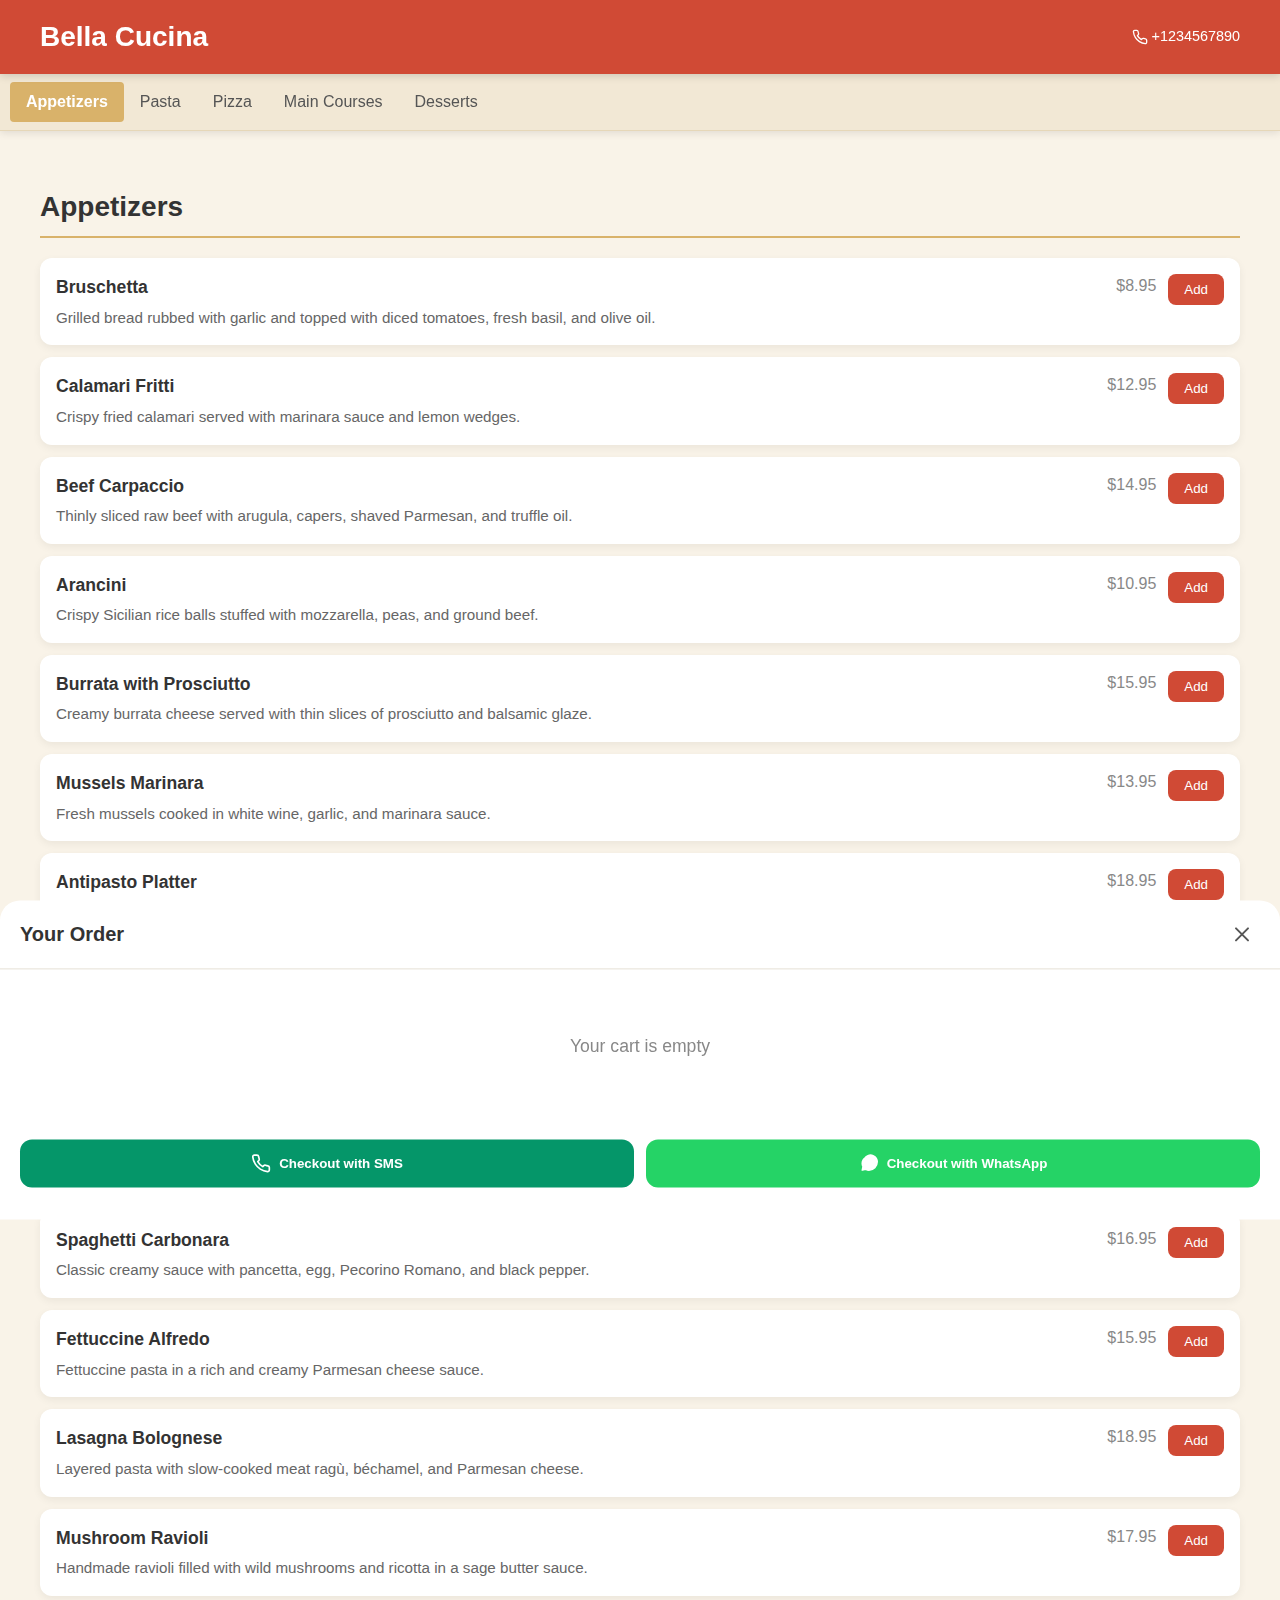
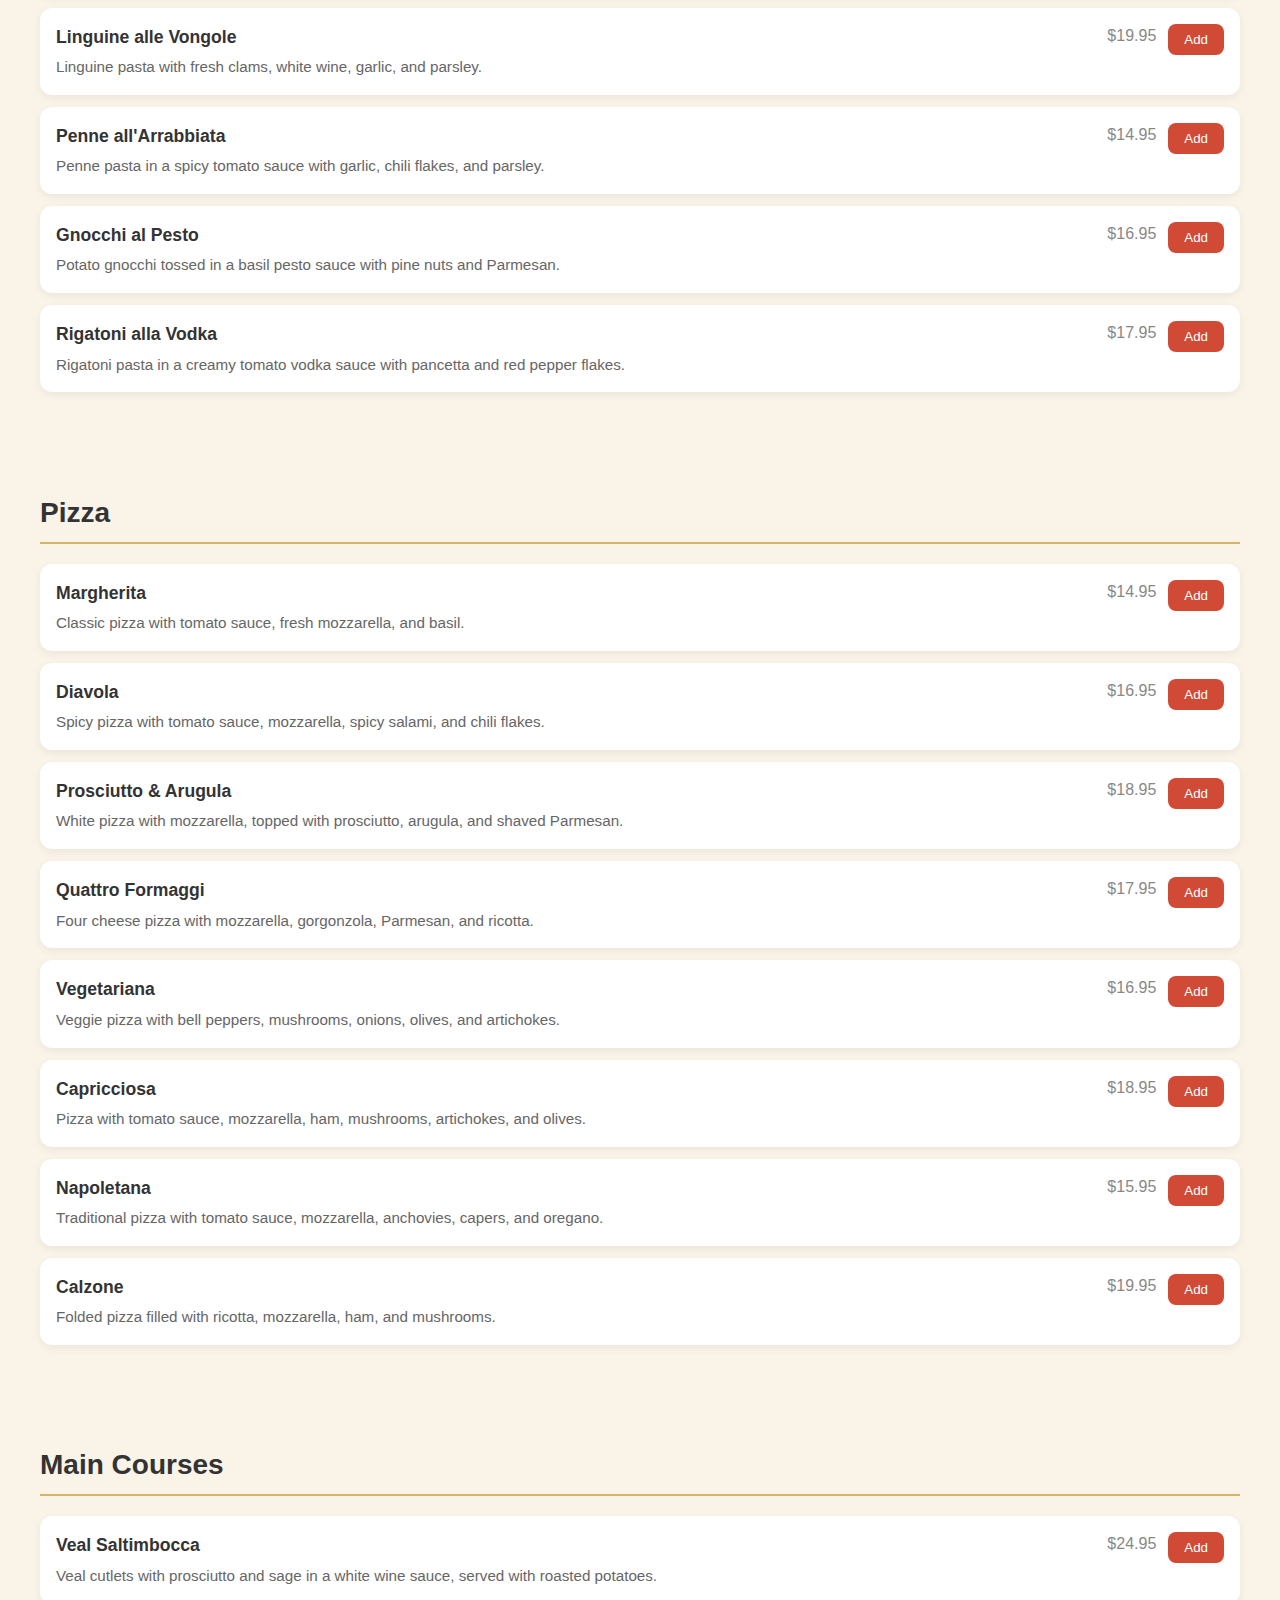
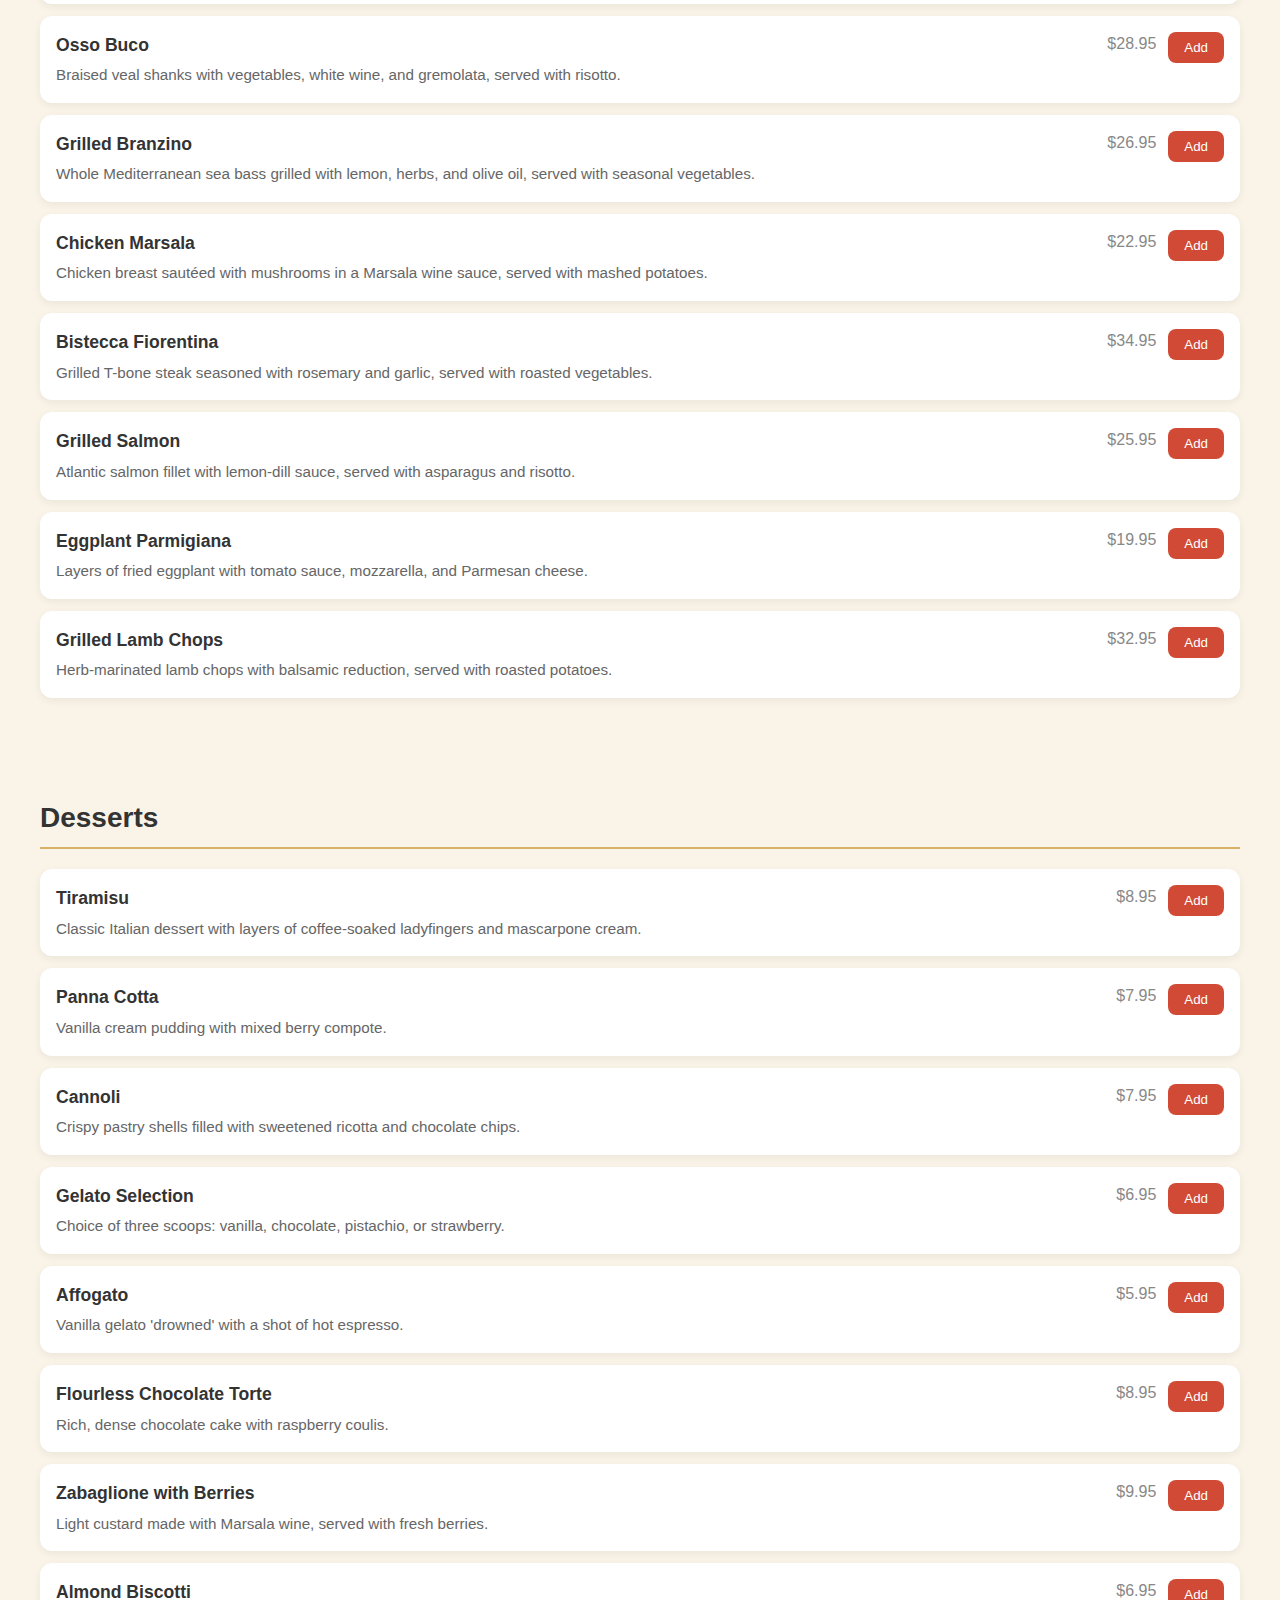
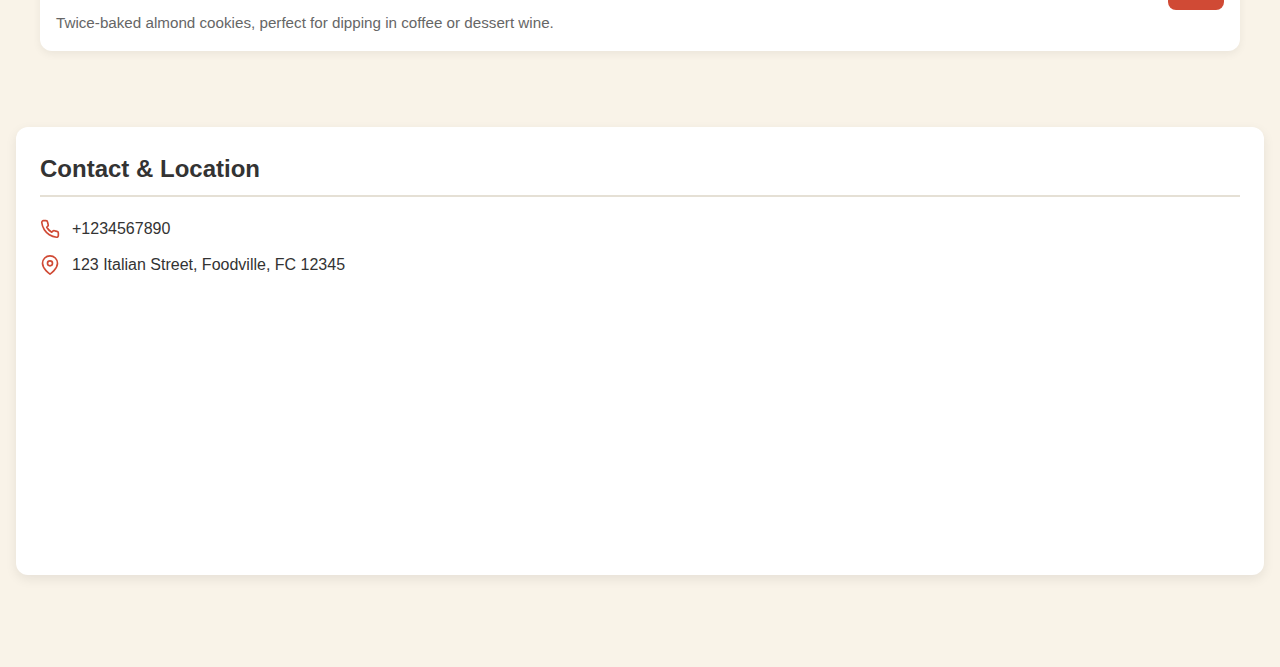
==== index.html @ 1adc05e1 "Fix: Improve menu and responsiveness" ====
<!DOCTYPE html>
<html lang="en">
<head>
  <meta charset="UTF-8">
  <meta name="viewport" content="width=device-width, initial-scale=1.0">
  <title>Bella Cucina - Order Menu</title>
  <style>
    /* Base styles */
    body {
      font-family: -apple-system, BlinkMacSystemFont, 'Segoe UI', Roboto, Oxygen, Ubuntu, Cantarell, 'Open Sans', 'Helvetica Neue', sans-serif;
      margin: 0;
      padding: 0;
      background-color: #F9F3E8;
      color: #333;
      line-height: 1.5;
      padding-bottom: 60px; /* Add padding to the bottom to account for the sticky footer */
    }
    
    /* Header styles */
    header {
      background-color: #D04A35;
      color: white;
      position: sticky;
      top: 0;
      z-index: 50;
      box-shadow: 0 2px 8px rgba(0, 0, 0, 0.15);
    }
    
    .header-content {
      padding: 12px 16px;
      max-width: 1200px;
      margin: 0 auto;
      display: flex;
      justify-content: space-between;
      align-items: center;
    }
    
    .restaurant-name {
      margin: 0;
      font-size: 1.5rem;
      font-weight: 700;
    }
    
    .phone-link {
      display: flex;
      align-items: center;
      color: white;
      text-decoration: none;
      font-size: 0.9rem;
      font-weight: 500;
    }
    
    .phone-icon {
      width: 16px;
      height: 16px;
      margin-right: 4px;
    }
    
    /* Navigation styles - FIXED */
    .menu-nav {
      background-color: #F2E8D5;
      position: sticky;
      top: 48px;
      z-index: 40;
      box-shadow: 0 2px 8px rgba(0, 0, 0, 0.1);
      border-bottom: 1px solid #E6D7B8;
      padding: 0 10px;
      width: 100%;
      box-sizing: border-box;
    }
    
    .menu-nav-list {
      display: flex;
      list-style: none;
      margin: 0;
      padding: 8px 0;
      overflow-x: auto;
      -webkit-overflow-scrolling: touch;
      scrollbar-width: none; /* Firefox */
      -ms-overflow-style: none; /* IE and Edge */
    }
    
    .menu-nav-list::-webkit-scrollbar {
      display: none; /* Chrome, Safari, Opera */
    }
    
    .menu-nav-item {
      padding: 8px 16px;
      font-weight: 500;
      cursor: pointer;
      position: relative;
      white-space: nowrap;
      transition: all 0.2s ease;
      color: #555;
      border-radius: 4px;
    }
    
    .menu-nav-item.active {
      color: white;
      background-color: #D9B26A;
      font-weight: 600;
    }
    
    /* Menu section styles */
    .menu-section {
      padding: 24px 16px;
      scroll-margin-top: 120px;
      max-width: 1200px;
      margin: 0 auto;
    }
    
    .section-title {
      font-size: 1.5rem;
      margin-bottom: 20px;
      padding-bottom: 8px;
      border-bottom: 2px solid #D9B26A;
      color: #333;
    }
    
    .menu-item {
      display: flex;
      justify-content: space-between;
      align-items: flex-start;
      padding: 16px;
      margin-bottom: 12px;
      background-color: white;
      border-radius: 12px;
      box-shadow: 0 3px 8px rgba(0, 0, 0, 0.06);
      transition: transform 0.2s ease, box-shadow 0.2s ease;
    }
    
    .menu-item:hover {
      transform: translateY(-3px);
      box-shadow: 0 6px 12px rgba(0, 0, 0, 0.09);
    }
    
    .item-info {
      flex: 1;
    }
    
    .item-name-container {
      display: flex;
      justify-content: space-between;
      align-items: flex-start;
      margin-bottom: 6px;
    }
    
    .item-name {
      margin: 0;
      font-size: 1.1rem;
      font-weight: 600;
      color: #333;
    }
    
    .item-price {
      font-weight: 300; /* Changed from 600 to 300 - thinner weight */
      color: #888; /* Changed from #D04A35 to #888 - lighter color */
      margin-left: 8px;
    }
    
    .item-description {
      color: #666;
      font-size: 0.95rem;
      margin: 0;
    }
    
    .item-quantity {
      margin-left: 6px;
      font-size: 0.9rem;
      color: #D04A35;
      font-weight: 600;
    }
    
    .add-button {
      padding: 8px 16px;
      background-color: #D04A35;
      color: white;
      border: none;
      border-radius: 8px;
      font-weight: 500;
      cursor: pointer;
      transition: background-color 0.2s ease;
      margin-left: 12px;
    }
    
    .add-button:hover {
      background-color: #B83A28;
    }
    
    .add-button.in-cart {
      background-color: #43A047;
    }
    
    .add-button.in-cart:hover {
      background-color: #388E3C;
    }
    
    /* Location styles */
    .location-info {
      background-color: white;
      border-radius: 12px;
      padding: 24px;
      margin: 32px 16px;
      box-shadow: 0 4px 12px rgba(0, 0, 0, 0.08);
      max-width: 1200px;
      margin-left: auto;
      margin-right: auto;
    }
    
    .location-title {
      font-size: 1.5rem;
      margin-top: 0;
      margin-bottom: 20px;
      padding-bottom: 8px;
      border-bottom: 2px solid #E5E0D5;
      color: #333;
    }
    
    .contact-info {
      display: flex;
      flex-direction: column;
      gap: 12px;
      margin-bottom: 24px;
    }
    
    .contact-info a,
    .contact-info div {
      display: flex;
      align-items: center;
      color: #333;
      text-decoration: none;
      font-size: 1rem;
    }
    
    .contact-info svg {
      margin-right: 12px;
      color: #D04A35;
      flex-shrink: 0;
    }
    
    .map-container {
      height: 250px;
      border-radius: 8px;
      overflow: hidden;
    }
    
    .map-container iframe {
      width: 100%;
      height: 100%;
      border: none;
    }
    
    /* Cart button styles - Modified to be a sticky footer */
    .cart-button {
      position: fixed;
      bottom: 0;
      left: 0;
      right: 0;
      z-index: 30;
      background-color: #D9B26A;
      box-shadow: 0 -2px 10px rgba(0, 0, 0, 0.1);
    }
    
    .cart-button.empty {
      display: none;
    }
    
    .cart-button-inner {
      display: flex;
      align-items: center;
      justify-content: center;
      width: 100%;
      background-color: transparent;
      color: white;
      padding: 16px 24px;
      border: none;
      font-weight: 600;
      cursor: pointer;
      transition: background-color 0.2s ease;
    }
    
    .cart-button-inner:hover {
      background-color: rgba(255, 255, 255, 0.1);
    }
    
    .cart-icon {
      width: 20px;
      height: 20px;
      margin-right: 8px;
    }
    
    /* Cart sheet styles */
    .cart-overlay {
      position: fixed;
      top: 0;
      left: 0;
      width: 100%;
      height: 100%;
      background-color: rgba(0, 0, 0, 0.5);
      z-index: 45;
      opacity: 0;
      visibility: hidden;
      transition: opacity 0.3s ease, visibility 0.3s ease;
    }
    
    .cart-overlay.open {
      opacity: 1;
      visibility: visible;
    }
    
    .cart-sheet {
      position: fixed;
      bottom: 0;
      left: 0;
      width: 100%;
      max-height: 85vh;
      background-color: white;
      border-radius: 20px 20px 0 0;
      z-index: 50;
      transform: translateY(100%);
      transition: transform 0.3s ease;
      display: flex;
      flex-direction: column;
    }
    
    .cart-sheet.open {
      transform: translateY(0);
    }
    
    .cart-header {
      display: flex;
      justify-content: space-between;
      align-items: center;
      padding: 16px 20px;
      border-bottom: 1px solid #E5E0D5;
    }
    
    .cart-title {
      margin: 0;
      font-size: 1.25rem;
    }
    
    .close-button {
      background: none;
      border: none;
      cursor: pointer;
      color: #555;
      padding: 6px;
      border-radius: 50%;
      display: flex;
      align-items: center;
      justify-content: center;
    }
    
    .close-button:hover {
      background-color: #f1f1f1;
    }
    
    .cart-items {
      flex: 1;
      overflow-y: auto;
      padding: 16px 20px;
    }
    
    .empty-cart-message {
      text-align: center;
      color: #888;
      padding: 48px 0;
      font-size: 1.1rem;
    }
    
    .cart-item {
      display: flex;
      justify-content: space-between;
      align-items: center;
      padding: 12px 0;
      border-bottom: 1px solid #E5E0D5;
    }
    
    .cart-item-info {
      flex: 1;
    }
    
    .cart-item-name {
      font-weight: 500;
      margin-bottom: 4px;
    }
    
    .cart-item-price {
      color: #D04A35;
      font-weight: 600;
      font-size: 0.9rem;
    }
    
    .cart-item-quantity {
      display: flex;
      align-items: center;
      margin-left: 12px;
    }
    
    .quantity-button {
      width: 28px;
      height: 28px;
      display: flex;
      align-items: center;
      justify-content: center;
      background-color: #f1f1f1;
      border: none;
      border-radius: 50%;
      cursor: pointer;
      font-size: 1.1rem;
      font-weight: 600;
      color: #555;
    }
    
    .quantity-button:hover {
      background-color: #e0e0e0;
    }
    
    .cart-item-quantity span {
      margin: 0 8px;
      width: 20px;
      text-align: center;
      font-weight: 500;
    }
    
    .cart-total {
      display: flex;
      justify-content: space-between;
      align-items: center;
      padding: 16px 20px;
      border-top: 1px solid #E5E0D5;
      font-size: 1.1rem;
      font-weight: 700;
    }
    
    .cart-actions {
      padding: 16px 20px 32px;
      display: flex;
      flex-direction: column;
      gap: 12px;
    }
    
    .checkout-button,
    .whatsapp-button {
      padding: 14px;
      border: none;
      border-radius: 12px;
      font-weight: 600;
      cursor: pointer;
      display: flex;
      align-items: center;
      justify-content: center;
      transition: background-color 0.2s ease;
    }
    
    .checkout-button {
      background-color: #059669;
      color: white;
    }
    
    .checkout-button:hover {
      background-color: #047857;
    }
    
    .whatsapp-button {
      background-color: #25D366;
      color: white;
    }
    
    .whatsapp-button:hover {
      background-color: #1fb959;
    }
    
    .checkout-button svg,
    .whatsapp-button svg {
      margin-right: 8px;
    }
    
    /* Receipt styles */
    .receipt-overlay {
      position: fixed;
      top: 0;
      left: 0;
      width: 100%;
      height: 100%;
      background-color: rgba(0, 0, 0, 0.5);
      z-index: 55;
      display: none;
      opacity: 0;
      transition: opacity 0.3s ease;
    }
    
    .receipt-overlay.open {
      display: flex;
      justify-content: center;
      align-items: center;
      opacity: 1;
    }
    
    .receipt {
      background-color: white;
      width: 90%;
      max-width: 400px;
      border-radius: 16px;
      box-shadow: 0 8px 24px rgba(0, 0, 0, 0.12);
      opacity: 0;
      transform: scale(0.95);
      transition: opacity 0.3s ease, transform 0.3s ease;
    }
    
    .receipt.open {
      opacity: 1;
      transform: scale(1);
    }
    
    .receipt-header {
      text-align: center;
      padding: 20px;
      position: relative;
    }
    
    .receipt-title {
      margin: 0 0 4px;
      font-size: 1.5rem;
    }
    
    .receipt-subtitle {
      margin: 0;
      color: #666;
    }
    
    .receipt-close {
      position: absolute;
      top: 16px;
      right: 16;
      background: none;
      border: none;
      cursor: pointer;
      color: #555;
      padding: 6px;
      border-radius: 50%;
      display: flex;
      align-items: center;
      justify-content: center;
    }
    
    .receipt-close:hover {
      background-color: #f1f1f1;
    }
    
    .receipt-body {
      padding: 0 20px;
    }
    
    .receipt-items {
      border-top: 1px dashed #ddd;
      padding: 16px 0;
    }
    
    .receipt-item {
      display: flex;
      justify-content: space-between;
      margin-bottom: 8px;
    }
    
    .receipt-item-name {
      font-size: 0.95rem;
    }
    
    .receipt-item-quantity {
      color: #666;
      margin-right: 4px;
    }
    
    .receipt-summary {
      padding: 16px 0;
      border-top: 1px dashed #ddd;
    }
    
    .receipt-row {
      display: flex;
      justify-content: space-between;
      margin-bottom: 8px;
    }
    
    .receipt-row.total {
      font-weight: 700;
      font-size: 1.1rem;
    }
    
    .receipt-footer {
      padding: 20px;
      border-top: 1px dashed #ddd;
    }
    
    .receipt-footer p {
      margin-top: 0;
      margin-bottom: 16px;
      text-align: center;
      color: #666;
    }
    
    .receipt-buttons {
      display: flex;
      justify-content: center;
    }
    
    .receipt-button {
      display: flex;
      align-items: center;
      justify-content: center;
      padding: 12px 24px;
      border: none;
      border-radius: 999px;
      font-weight: 600;
      cursor: pointer;
      transition: background-color 0.2s ease;
    }
    
    .receipt-button svg {
      margin-right: 8px;
    }
    
    .receipt-sms {
      background-color: #059669;
      color: white;
    }
    
    .receipt-sms:hover {
      background-color: #047857;
    }
    
    .receipt-whatsapp {
      background-color: #25D366;
      color: white;
    }
    
    .receipt-whatsapp:hover {
      background-color: #1fb959;
    }
    
    /* Improved Responsive Design */
    @media (max-width: 480px) {
      .restaurant-name {
        font-size: 1.25rem;
      }
      
      .menu-nav-item {
        padding: 6px 12px;
        font-size: 0.9rem;
      }
      
      .section-title {
        font-size: 1.3rem;
      }
      
      .item-name {
        font-size: 1rem;
      }
      
      .cart-actions {
        flex-direction: column;
      }
    }
    
    /* Media queries */
    @media (min-width: 768px) {
      .header-content {
        padding: 16px 24px;
      }
      
      .restaurant-name {
        font-size: 1.75rem;
      }
      
      .menu-section {
        padding: 32px;
      }
      
      .section-title {
        font-size: 1.75rem;
      }
      
      .cart-actions {
        flex-direction: row;
      }
      
      .checkout-button,
      .whatsapp-button {
        flex: 1;
      }
    }
  </style>
</head>
<body>
  <header>
    <div class="header-content">
      <h1 class="restaurant-name">Bella Cucina</h1>
      <a href="tel:+1234567890" class="phone-link">
        <svg class="phone-icon" xmlns="http://www.w3.org/2000/svg" viewBox="0 0 24 24" fill="none" stroke="currentColor" stroke-width="2" stroke-linecap="round" stroke-linejoin="round">
          <path d="M22 16.92v3a2 2 0 0 1-2.18 2 19.79 19.79 0 0 1-8.63-3.07 19.5 19.5 0 0 1-6-6 19.79 19.79 0 0 1-3.07-8.67A2 2 0 0 1 4.11 2h3a2 2 0 0 1 2 1.72 12.84 12.84 0 0 0 .7 2.81 2 2 0 0 1-.45 2.11L8.09 9.91a16 16 0 0 0 6 6l1.27-1.27a2 2 0 0 1 2.11-.45 12.84 12.84 0 0 0 2.81.7A2 2 0 0 1 22 16.92z"></path>
        </svg>
        +1234567890
      </a>
    </div>
  </header>
  
  <nav class="menu-nav">
    <ul class="menu-nav-list" id="menuNavList">
      <!-- Will be populated by JavaScript -->
    </ul>
  </nav>
  
  <main>
    <div class="menu-container">
      <div id="menuSections">
        <!-- Will be populated by JavaScript -->
      </div>
      
      <div class="location-info">
        <h2 class="location-title">Contact & Location</h2>
        
        <div class="contact-info">
          <a href="sms:+1234567890?body=Hello!%20I'd%20like%20to%20place%20an%20order.">
            <svg xmlns="http://www.w3.org/2000/svg" width="20" height="20" viewBox="0 0 24 24" fill="none" stroke="currentColor" stroke-width="2" stroke-linecap="round" stroke-linejoin="round">
              <path d="M22 16.92v3a2 2 0 0 1-2.18 2 19.79 19.79 0 0 1-8.63-3.07 19.5 19.5 0 0 1-6-6 19.79 19.79 0 0 1-3.07-8.67A2 2 0 0 1 4.11 2h3a2 2 0 0 1 2 1.72 12.84 12.84 0 0 0 .7 2.81 2 2 0 0 1-.45 2.11L8.09 9.91a16 16 0 0 0 6 6l1.27-1.27a2 2 0 0 1 2.11-.45 12.84 12.84 0 0 0 2.81.7A2 2 0 0 1 22 16.92z"></path>
            </svg>
            <span>+1234567890</span>
          </a>
          
          <div>
            <svg xmlns="http://www.w3.org/2000/svg" width="20" height="20" viewBox="0 0 24 24" fill="none" stroke="currentColor" stroke-width="2" stroke-linecap="round" stroke-linejoin="round">
              <path d="M21 10c0 7-9 13-9 13s-9-6-9-13a9 9 0 0 1 18 0z"></path>
              <circle cx="12" cy="10" r="3"></circle>
            </svg>
            <span>123 Italian Street, Foodville, FC 12345</span>
          </div>
        </div>
        
        <div class="map-container">
          <iframe src="https://www.google.com/maps/embed/v1/place?q=40.7128,-74.0060&key=AIzaSyBFw0Qbyq9zTFTd-tUY6dZWTgaQzuU17R8" allowfullscreen loading="lazy" referrerpolicy="no-referrer-when-downgrade" title="Restaurant Location"></iframe>
        </div>
      </div>
    </div>
  </main>
  
  <div class="cart-button empty" id="cartButton">
    <button class="cart-button-inner">
      <svg class="cart-icon" xmlns="http://www.w3.org/2000/svg" viewBox="0 0 24 24" fill="none" stroke="currentColor" stroke-width="2" stroke-linecap="round" stroke-linejoin="round">
        <circle cx="9" cy="21" r="1"></circle>
        <circle cx="20" cy="21" r="1"></circle>
        <path d="M1 1h4l2.68 13.39a2 2 0 0 0 2 1.61h9.72a2 2 0 0 0 2-1.61L23 6H6"></path>
      </svg>
      <span id="cartButtonText">View Cart (0)</span>
    </button>
  </div>
  
  <div class="cart-overlay" id="cartOverlay"></div>
  
  <div class="cart-sheet" id="cartSheet">
    <div class="cart-header">
      <h2 class="cart-title">Your Order</h2>
      <button class="close-button" id="closeCartButton">
        <svg xmlns="http://www.w3.org/2000/svg" width="24" height="24" viewBox="0 0 24 24" fill="none" stroke="currentColor" stroke-width="2" stroke-linecap="round" stroke-linejoin="round">
          <line x1="18" y1="6" x2="6" y2="18"></line>
          <line x1="6" y1="6" x2="18" y2="18"></line>
        </svg>
      </button>
    </div>
    
    <div id="cartItems" class="cart-items">
      <!-- Will be populated by JavaScript -->
    </div>
    
    <div id="cartTotal" class="cart-total" style="display: none;">
      <span>Total:</span>
      <span id="cartTotalAmount">$0.00</span>
    </div>
    
    <div class="cart-actions">
      <button class="checkout-button" id="checkoutButton">
        <svg xmlns="http://www.w3.org/2000/svg" width="20" height="20" viewBox="0 0 24 24" fill="none" stroke="currentColor" stroke-width="2" stroke-linecap="round" stroke-linejoin="round">
          <path d="M22 16.92v3a2 2 0 0 1-2.18 2 19.79 19.79 0 0 1-8.63-3.07 19.5 19.5 0 0 1-6-6 19.79 19.79 0 0 1-3.07-8.67A2 2 0 0 1 4.11 2h3a2 2 0 0 1 2 1.72 12.84 12.84 0 0 0 .7 2.81 2 2 0 0 1-.45 2.11L8.09 9.91a16 16 0 0 0 6 6l1.27-1.27a2 2 0 0 1 2.11-.45 12.84 12.84 0 0 0 2.81.7A2 2 0 0 1 22 16.92z"></path>
        </svg>
        Checkout with SMS
      </button>
      <button class="whatsapp-button" id="whatsappButton">
        <svg xmlns="http://www.w3.org/2000/svg" width="20" height="20" viewBox="0 0 24 24" fill="currentColor">
          <path d="M17.6 6.31999C16.8669 5.58141 15.9943 4.99596 15.033 4.59767C14.0716 4.19938 13.0406 3.99602 12 3.99999C10.6089 4.00277 9.24248 4.36599 8.03271 5.04806C6.82294 5.73013 5.8093 6.70673 5.091 7.89999C4.37271 9.09324 3.97843 10.4549 3.94785 11.8455C3.91728 13.236 4.25165 14.6148 4.92 15.84L4 20L8.2 19.08C9.35975 19.6917 10.6629 20.0028 11.98 20C14.5804 19.9968 17.0732 18.9375 18.9203 17.0771C20.7675 15.2167 21.8093 12.7172 21.8 10.12C21.8 9.06698 21.5959 8.02511 21.1962 7.05223C20.7965 6.07934 20.2092 5.19527 19.47 4.45999C18.7309 3.72471 17.8487 3.13777 16.8775 2.73889C15.9063 2.34002 14.8659 2.1371 13.815 2.13999C12.7641 2.14289 11.7248 2.35146 10.7554 2.75576C9.78592 3.16006 8.90609 3.75209 8.17 4.48999" stroke="currentColor" stroke-width="2" stroke-linecap="round" stroke-linejoin="round"/>
          <path d="M14.3517 16.11C14.222 16.2579 14.0271 16.3509 13.8154 16.37C13.6037 16.389 13.3938 16.3326 13.2317 16.21C12.268 15.6581 11.4099 14.9544 10.6917 14.12C9.92814 13.263 9.32328 12.2684 8.90173 11.19C8.83516 11.0095 8.83764 10.8098 8.90879 10.6312C8.97994 10.4525 9.11448 10.307 9.28673 10.22C9.34369 10.189 9.40547 10.1659 9.47 10.15C9.51685 10.1487 9.56354 10.1552 9.60835 10.1692C9.65316 10.1832 9.69547 10.2045 9.73334 10.2323C9.77122 10.2601 9.80412 10.2939 9.83062 10.3324C9.85712 10.3709 9.87685 10.4134 9.88898 10.459C10.0228 10.856 10.187 11.2405 10.3788 11.6095C10.4447 11.73 10.4736 11.8657 10.4626 12.0005C10.4516 12.1354 10.4012 12.2638 10.3167 12.3707C10.2287 12.4719 10.1255 12.5598 10.0105 12.6319C9.89548 12.704 9.77041 12.7596 9.64084 12.7969C9.65728 12.829 9.67542 12.86 9.69517 12.8898C9.75786 12.9845 9.82569 13.0753 9.89828 13.1617C10.0498 13.3517 10.2188 13.5274 10.4032 13.6871C10.5882 13.8654 10.7897 14.0266 11.0053 14.1692C11.1017 14.23 11.2028 14.29 11.3053 14.3392C11.3278 14.3392 11.3506 14.3485 11.3704 14.3657C11.3901 14.3829 11.4059 14.4072 11.4151 14.4353C11.4244 14.4635 11.4267 14.4942 11.4217 14.5237C11.4168 14.5532 11.4048 14.5801 11.3871 14.6007C11.0399 14.9897 10.6704 15.3581 10.2808 15.7038C10.2392 15.7432 10.2091 15.7932 10.1938 15.8482C10.1786 15.9032 10.1788 15.961 10.1945 16.0158C10.2102 16.0706 10.2407 16.1204 10.2826 16.1593C10.3246 16.1983 10.3763 16.2248 10.432 16.2362C10.6067 16.2717 10.7859 16.2786 10.9632 16.2567C11.5571 16.2098 12.1322 16.0465 12.6588 15.7756C13.1853 15.5047 13.6526 15.1322 14.0317 14.6795C14.2457 14.3994 14.2953 14.2644 14.3742 14.1C14.453 13.9357 14.6069 13.2788 14.6069 13.2788C14.6258 13.1946 14.6657 13.1168 14.723 13.0514C14.7803 12.986 14.8534 12.9348 14.9359 12.9026C15.0184 12.8703 15.1079 12.8577 15.1962 12.8657C15.2845 12.8737 15.3693 12.902 15.4435 12.9483C15.8235 13.1717 16.2292 13.3483 16.6515 13.4744C16.7818 13.5159 16.8945 13.6007 16.9723 13.7159C17.0501 13.8311 17.0887 13.9699 17.082 14.11C17.082 14.19 17.0595 14.3289 16.982 14.6795C16.9044 15.0301 16.6289 15.4208 16.432 15.6295C16.2081 15.8695 16.0304 16.0101 15.7717 16.2C15.373 16.4387 14.916 16.5781 14.442 16.6095L14.3517 16.11Z" fill="currentColor"/>
        </svg>
        Checkout with WhatsApp
      </button>
    </div>
  </div>

  <script>
    // Restaurant data
    const restaurantInfo = {
      name: "Bella Cucina",
      phone: "+1234567890",
      address: "123 Italian Street, Foodville, FC 12345"
    };
    
    // Menu data - Now with 8 items per category
    const menuData = [
      {
        id: "appetizers",
        name: "Appetizers",
        items: [
          {
            id: "bruschetta",
            name: "Bruschetta",
            description: "Grilled bread rubbed with garlic and topped with diced tomatoes, fresh basil, and olive oil.",
            price: "$8.95"
          },
          {
            id: "calamari",
            name: "Calamari Fritti",
            description: "Crispy fried calamari served with marinara sauce and lemon wedges.",
            price: "$12.95"
          },
          {
            id: "carpaccio",
            name: "Beef Carpaccio",
            description: "Thinly sliced raw beef with arugula, capers, shaved Parmesan, and truffle oil.",
            price: "$14.95"
          },
          {
            id: "arancini",
            name: "Arancini",
            description: "Crispy Sicilian rice balls stuffed with mozzarella, peas, and ground beef.",
            price: "$10.95"
          },
          {
            id: "burrata",
            name: "Burrata with Prosciutto",
            description: "Creamy burrata cheese served with thin slices of prosciutto and balsamic glaze.",
            price: "$15.95"
          },
          {
            id: "mussels",
            name: "Mussels Marinara",
            description: "Fresh mussels cooked in white wine, garlic, and marinara sauce.",
            price: "$13.95"
          },
          {
            id: "antipasto",
            name: "Antipasto Platter",
            description: "Selection of Italian cured meats, cheeses, olives, and marinated vegetables.",
            price: "$18.95"
          },
          {
            id: "caprese",
            name: "Caprese Salad",
            description: "Fresh mozzarella, tomatoes, and basil drizzled with balsamic reduction and olive oil.",
            price: "$11.95"
          }
        ]
      },
      {
        id: "pasta",
        name: "Pasta",
        items: [
          {
            id: "spaghetti",
            name: "Spaghetti Carbonara",
            description: "Classic creamy sauce with pancetta, egg, Pecorino Romano, and black pepper.",
            price: "$16.95"
          },
          {
            id: "fettuccine",
            name: "Fettuccine Alfredo",
            description: "Fettuccine pasta in a rich and creamy Parmesan cheese sauce.",
            price: "$15.95"
          },
          {
            id: "lasagna",
            name: "Lasagna Bolognese",
            description: "Layered pasta with slow-cooked meat ragù, béchamel, and Parmesan cheese.",
            price: "$18.95"
          },
          {
            id: "ravioli",
            name: "Mushroom Ravioli",
            description: "Handmade ravioli filled with wild mushrooms and ricotta in a sage butter sauce.",
            price: "$17.95"
          },
          {
            id: "linguine-vongole",
            name: "Linguine alle Vongole",
            description: "Linguine pasta with fresh clams, white wine, garlic, and parsley.",
            price: "$19.95"
          },
          {
            id: "penne-arrabbiata",
            name: "Penne all'Arrabbiata",
            description: "Penne pasta in a spicy tomato sauce with garlic, chili flakes, and parsley.",
            price: "$14.95"
          },
          {
            id: "gnocchi",
            name: "Gnocchi al Pesto",
            description: "Potato gnocchi tossed in a basil pesto sauce with pine nuts and Parmesan.",
            price: "$16.95"
          },
          {
            id: "rigatoni",
            name: "Rigatoni alla Vodka",
            description: "Rigatoni pasta in a creamy tomato vodka sauce with pancetta and red pepper flakes.",
            price: "$17.95"
          }
        ]
      },
      {
        id: "pizza",
        name: "Pizza",
        items: [
          {
            id: "margherita",
            name: "Margherita",
            description: "Classic pizza with tomato sauce, fresh mozzarella, and basil.",
            price: "$14.95"
          },
          {
            id: "diavola",
            name: "Diavola",
            description: "Spicy pizza with tomato sauce, mozzarella, spicy salami, and chili flakes.",
            price: "$16.95"
          },
          {
            id: "prosciutto",
            name: "Prosciutto & Arugula",
            description: "White pizza with mozzarella, topped with prosciutto, arugula, and shaved Parmesan.",
            price: "$18.95"
          },
          {
            id: "quattro",
            name: "Quattro Formaggi",
            description: "Four cheese pizza with mozzarella, gorgonzola, Parmesan, and ricotta.",
            price: "$17.95"
          },
          {
            id: "vegetariana",
            name: "Vegetariana",
            description: "Veggie pizza with bell peppers, mushrooms, onions, olives, and artichokes.",
            price: "$16.95"
          },
          {
            id: "capricciosa",
            name: "Capricciosa",
            description: "Pizza with tomato sauce, mozzarella, ham, mushrooms, artichokes, and olives.",
            price: "$18.95"
          },
          {
            id: "napoletana",
            name: "Napoletana",
            description: "Traditional pizza with tomato sauce, mozzarella, anchovies, capers, and oregano.",
            price: "$15.95"
          },
          {
            id: "calzone",
            name: "Calzone",
            description: "Folded pizza filled with ricotta, mozzarella, ham, and mushrooms.",
            price: "$19.95"
          }
        ]
      },
      {
        id: "mains",
        name: "Main Courses",
        items: [
          {
            id: "saltimbocca",
            name: "Veal Saltimbocca",
            description: "Veal cutlets with prosciutto and sage in a white wine sauce, served with roasted potatoes.",
            price: "$24.95"
          },
          {
            id: "ossobuco",
            name: "Osso Buco",
            description: "Braised veal shanks with vegetables, white wine, and gremolata, served with risotto.",
            price: "$28.95"
          },
          {
            id: "branzino",
            name: "Grilled Branzino",
            description: "Whole Mediterranean sea bass grilled with lemon, herbs, and olive oil, served with seasonal vegetables.",
            price: "$26.95"
          },
          {
            id: "pollo-marsala",
            name: "Chicken Marsala",
            description: "Chicken breast sautéed with mushrooms in a Marsala wine sauce, served with mashed potatoes.",
            price: "$22.95"
          },
          {
            id: "bistecca",
            name: "Bistecca Fiorentina",
            description: "Grilled T-bone steak seasoned with rosemary and garlic, served with roasted vegetables.",
            price: "$34.95"
          },
          {
            id: "salmon",
            name: "Grilled Salmon",
            description: "Atlantic salmon fillet with lemon-dill sauce, served with asparagus and risotto.",
            price: "$25.95"
          },
          {
            id: "eggplant",
            name: "Eggplant Parmigiana",
            description: "Layers of fried eggplant with tomato sauce, mozzarella, and Parmesan cheese.",
            price: "$19.95"
          },
          {
            id: "lamb-chops",
            name: "Grilled Lamb Chops",
            description: "Herb-marinated lamb chops with balsamic reduction, served with roasted potatoes.",
            price: "$32.95"
          }
        ]
      },
      {
        id: "desserts",
        name: "Desserts",
        items: [
          {
            id: "tiramisu",
            name: "Tiramisu",
            description: "Classic Italian dessert with layers of coffee-soaked ladyfingers and mascarpone cream.",
            price: "$8.95"
          },
          {
            id: "panna-cotta",
            name: "Panna Cotta",
            description: "Vanilla cream pudding with mixed berry compote.",
            price: "$7.95"
          },
          {
            id: "cannoli",
            name: "Cannoli",
            description: "Crispy pastry shells filled with sweetened ricotta and chocolate chips.",
            price: "$7.95"
          },
          {
            id: "gelato",
            name: "Gelato Selection",
            description: "Choice of three scoops: vanilla, chocolate, pistachio, or strawberry.",
            price: "$6.95"
          },
          {
            id: "affogato",
            name: "Affogato",
            description: "Vanilla gelato 'drowned' with a shot of hot espresso.",
            price: "$5.95"
          },
          {
            id: "chocolate-torte",
            name: "Flourless Chocolate Torte",
            description: "Rich, dense chocolate cake with raspberry coulis.",
            price: "$8.95"
          },
          {
            id: "zabaglione",
            name: "Zabaglione with Berries",
            description: "Light custard made with Marsala wine, served with fresh berries.",
            price: "$9.95"
          },
          {
            id: "biscotti",
            name: "Almond Biscotti",
            description: "Twice-baked almond cookies, perfect for dipping in coffee or dessert wine.",
            price: "$6.95"
          }
        ]
      }
    ];
    
    // Cart state
    let cart = [];
    
    // DOM Elements
    const menuNavList = document.getElementById('menuNavList');
    const menuSections = document.getElementById('menuSections');
    const cartButton = document.getElementById('cartButton');
    const cartButtonText = document.getElementById('cartButtonText');
    const cartOverlay = document.getElementById('cartOverlay');
    const cartSheet = document.getElementById('cartSheet');
    const cartItems = document.getElementById('cartItems');
    const cartTotal = document.getElementById('cartTotal');
    const cartTotalAmount = document.getElementById('cartTotalAmount');
    const closeCartButton = document.getElementById('closeCartButton');
    const checkoutButton = document.getElementById('checkoutButton');
    const whatsappButton = document.getElementById('whatsappButton');
    
    // Render menu navigation
    function renderMenuNav() {
      menuNavList.innerHTML = ''; // Clear existing items
      menuData.forEach((section, index) => {
        const li = document.createElement('li');
        li.className = `menu-nav-item ${index === 0 ? 'active' : ''}`;
        li.textContent = section.name;
        li.setAttribute('data-section', section.id);
        li.addEventListener('click', () => {
          document.querySelectorAll('.menu-nav-item').forEach(item => {
            item.classList.remove('active');
          });
          li.classList.add('active');
          
          // Scroll to the section
          const targetSection = document.getElementById(section.id);
          if (targetSection) {
            targetSection.scrollIntoView({ behavior: 'smooth' });
          }
        });
        menuNavList.appendChild(li);
      });
    }
    
    // Render menu sections
    function renderMenuSections() {
      menuSections.innerHTML = ''; // Clear existing content
      menuData.forEach(section => {
        const sectionDiv = document.createElement('div');
        sectionDiv.className = 'menu-section';
        sectionDiv.id = section.id;
        
        const sectionTitle = document.createElement('h2');
        sectionTitle.className = 'section-title';
        sectionTitle.textContent = section.name;
        sectionDiv.appendChild(sectionTitle);
        
        section.items.forEach(item => {
          const menuItem = document.createElement('div');
          menuItem.className = 'menu-item';
          menuItem.dataset.id = item.id;
          
          const itemInfo = document.createElement('div');
          itemInfo.className = 'item-info';
          
          const nameContainer = document.createElement('div');
          nameContainer.className = 'item-name-container';
          
          const itemName = document.createElement('h3');
          itemName.className = 'item-name';
          itemName.textContent = item.name;
          
          const itemPrice = document.createElement('span');
          itemPrice.className = 'item-price';
          itemPrice.textContent = item.price;
          
          nameContainer.appendChild(itemName);
          nameContainer.appendChild(itemPrice);
          
          const itemDescription = document.createElement('p');
          itemDescription.className = 'item-description';
          itemDescription.textContent = item.description;
          
          itemInfo.appendChild(nameContainer);
          itemInfo.appendChild(itemDescription);
          
          const addButton = document.createElement('button');
          addButton.className = 'add-button';
          addButton.textContent = 'Add';
          addButton.addEventListener('click', () => addToCart(item));
          
          menuItem.appendChild(itemInfo);
          menuItem.appendChild(addButton);
          
          sectionDiv.appendChild(menuItem);
        });
        
        menuSections.appendChild(sectionDiv);
      });
    }
    
    // Add to cart
    function addToCart(item) {
      const existingItem = cart.find(cartItem => cartItem.id === item.id);
      
      if (existingItem) {
        existingItem.quantity += 1;
      } else {
        cart.push({
          id: item.id,
          name: item.name,
          price: item.price,
          quantity: 1
        });
      }
      
      updateUI();
    }
    
    // Remove from cart
    function removeFromCart(itemId) {
      const index = cart.findIndex(item => item.id === itemId);
      
      if (index !== -1) {
        if (cart[index].quantity > 1) {
          cart[index].quantity -= 1;
        } else {
          cart.splice(index, 1);
        }
      }
      
      updateUI();
    }
    
    // Calculate total number of items in cart
    function getTotalItems() {
      return cart.reduce((total, item) => total + item.quantity, 0);
    }
    
    // Calculate total price
    function calculateTotal() {
      return cart.reduce((total, item) => {
        return total + (parseFloat(item.price.replace('$', '')) * item.quantity);
      }, 0).toFixed(2);
    }
    
    // Update UI based on cart state
    function updateUI() {
      const totalItems = getTotalItems();
      cartButtonText.textContent = `View Cart (${totalItems})`;
      
      if (totalItems > 0) {
        cartButton.classList.remove('empty');
      } else {
        cartButton.classList.add('empty');
        closeCart();
      }
      
      // Update menu items to show which ones are in cart
      document.querySelectorAll('.menu-item').forEach(menuItem => {
        const itemId = menuItem.dataset.id;
        const inCart = cart.find(item => item.id === itemId);
        const addButton = menuItem.querySelector('.add-button');
        
        if (inCart) {
          addButton.classList.add('in-cart');
          addButton.textContent = `Add (${inCart.quantity})`;
        } else {
          addButton.classList.remove('in-cart');
          addButton.textContent = 'Add';
        }
      });
      
      updateCartItems();
    }
    
    // Update cart items display
    function updateCartItems() {
      cartItems.innerHTML = '';
      
      if (cart.length === 0) {
        const emptyMessage = document.createElement('div');
        emptyMessage.className = 'empty-cart-message';
        emptyMessage.textContent = 'Your cart is empty';
        cartItems.appendChild(emptyMessage);
        cartTotal.style.display = 'none';
        
        return;
      }
      
      cart.forEach(item => {
        const cartItem = document.createElement('div');
        cartItem.className = 'cart-item';
        
        const itemInfo = document.createElement('div');
        itemInfo.className = 'cart-item-info';
        
        const itemName = document.createElement('div');
        itemName.className = 'cart-item-name';
        itemName.textContent = `${item.name}`;
        
        const itemPrice = document.createElement('div');
        itemPrice.className = 'cart-item-price';
        itemPrice.textContent = `${item.price} x ${item.quantity}`;
        
        itemInfo.appendChild(itemName);
        itemInfo.appendChild(itemPrice);
        
        const removeButton = document.createElement('button');
        removeButton.className = 'quantity-button';
        removeButton.textContent = '−';
        removeButton.addEventListener('click', () => removeFromCart(item.id));
        
        cartItem.appendChild(itemInfo);
        cartItem.appendChild(removeButton);
        
        cartItems.appendChild(cartItem);
      });
      
      cartTotal.style.display = 'flex';
      cartTotalAmount.textContent = `$${calculateTotal()}`;
    }
    
    // Open cart
    function openCart() {
      cartOverlay.style.visibility = 'visible';
      cartOverlay.style.opacity = '1';
      cartSheet.classList.add('open');
      document.body.style.overflow = 'hidden';
    }
    
    // Close cart
    function closeCart() {
      cartOverlay.style.opacity = '0';
      cartSheet.classList.remove('open');
      setTimeout(() => {
        cartOverlay.style.visibility = 'hidden';
      }, 300);
      document.body.style.overflow = '';
    }
    
    // Format order message
    function formatOrderMessage() {
      let message = `New order from ${restaurantInfo.name}:\n\n`;
      
      cart.forEach(item => {
        message += `${item.quantity}x ${item.name} - ${item.price}\n`;
      });
      
      message += `\nTotal: $${calculateTotal()}`;
      
      return encodeURIComponent(message);
    }
    
    // Handle checkout
    function handleCheckout(method) {
      const message = formatOrderMessage();
      let link;
      
      if (method === 'sms') {
        link = `sms:${restaurantInfo.phone}?body=${message}`;
      } else if (method === 'whatsapp') {
        // WhatsApp requires phone number without + sign
        const phoneNumber = restaurantInfo.phone.replace('+', '');
        link = `https://wa.me/${phoneNumber}?text=${message}`;
      }
      
      window.open(link, '_blank');
      
      // Clear cart after checkout
      cart = [];
      updateUI();
      closeCart();
    }
    
    // Event listeners
    cartButton.addEventListener('click', openCart);
    cartOverlay.addEventListener('click', closeCart);
    closeCartButton.addEventListener('click', closeCart);
    checkoutButton.addEventListener('click', () => handleCheckout('sms'));
    whatsappButton.addEventListener('click', () => handleCheckout('whatsapp'));
    
    // Initialize
    renderMenuNav();
    renderMenuSections();
    updateUI();
    
    // Improved scroll handling with IntersectionObserver for better performance
    const observerOptions = {
      rootMargin: "-100px 0px -60% 0px", // Adjusted to better detect the topmost visible section
      threshold: 0.01
    };
    
    const observerCallback = (entries) => {
      // Find sections that are intersecting with the viewport
      const visibleSections = entries.filter(entry => entry.isIntersecting);
      
      if (visibleSections.length) {
        // Sort by Y position to get the topmost visible section
        const topSection = visibleSections.reduce((top, section) => {
          return (!top || section.boundingClientRect.top < top.boundingClientRect.top) 
            ? section 
            : top;
        }, null);
        
        if (topSection) {
          const sectionId = topSection.target.id;
          
          // Update menu navigation
          document.querySelectorAll('.menu-nav-item').forEach(item => {
            if (item.getAttribute('data-section') === sectionId) {
              item.classList.add('active');
            } else {
              item.classList.remove('active');
            }
          });
        }
      }
    };
    
    // Create an Observer
    const observer = new IntersectionObserver(observerCallback, observerOptions);
    
    // Observe all menu sections
    document.addEventListener('DOMContentLoaded', () => {
      document.querySelectorAll('.menu-section').forEach(section => {
        observer.observe(section);
      });
    });
  </script>
</body>
</html>
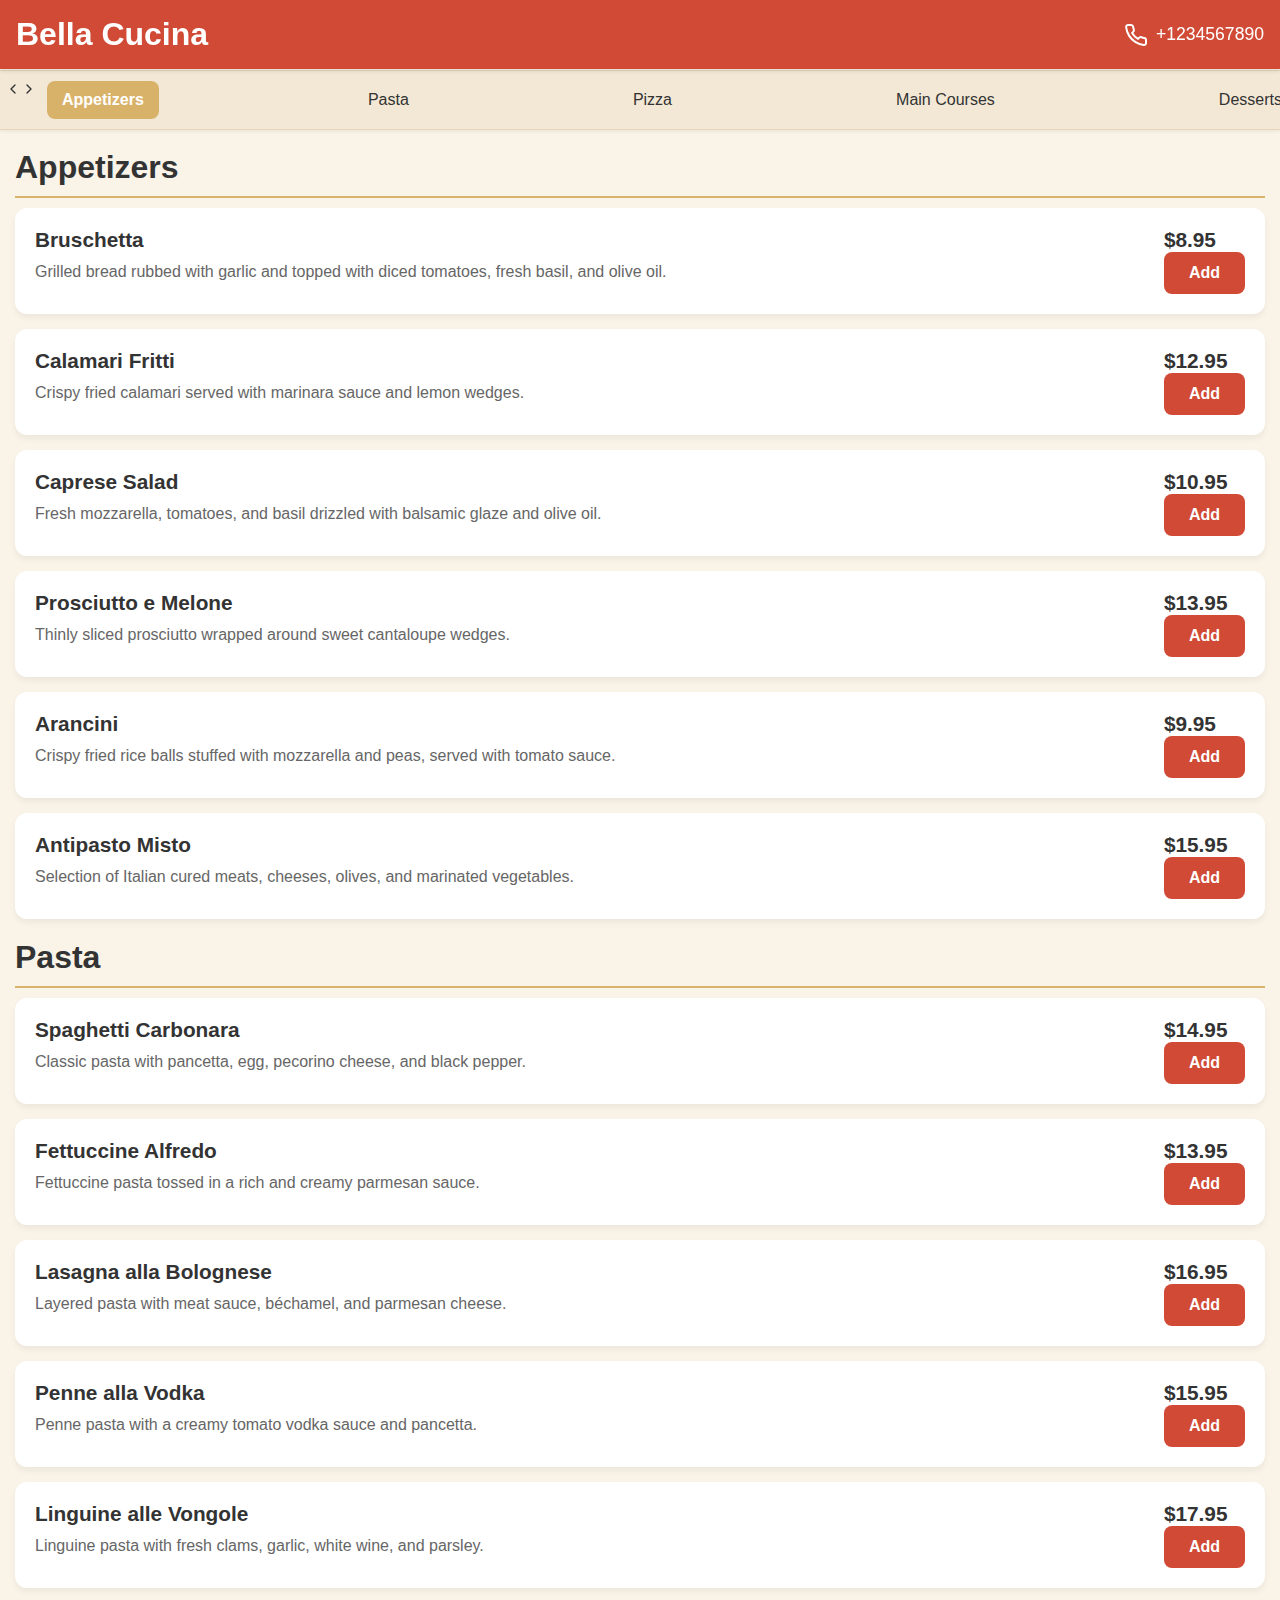
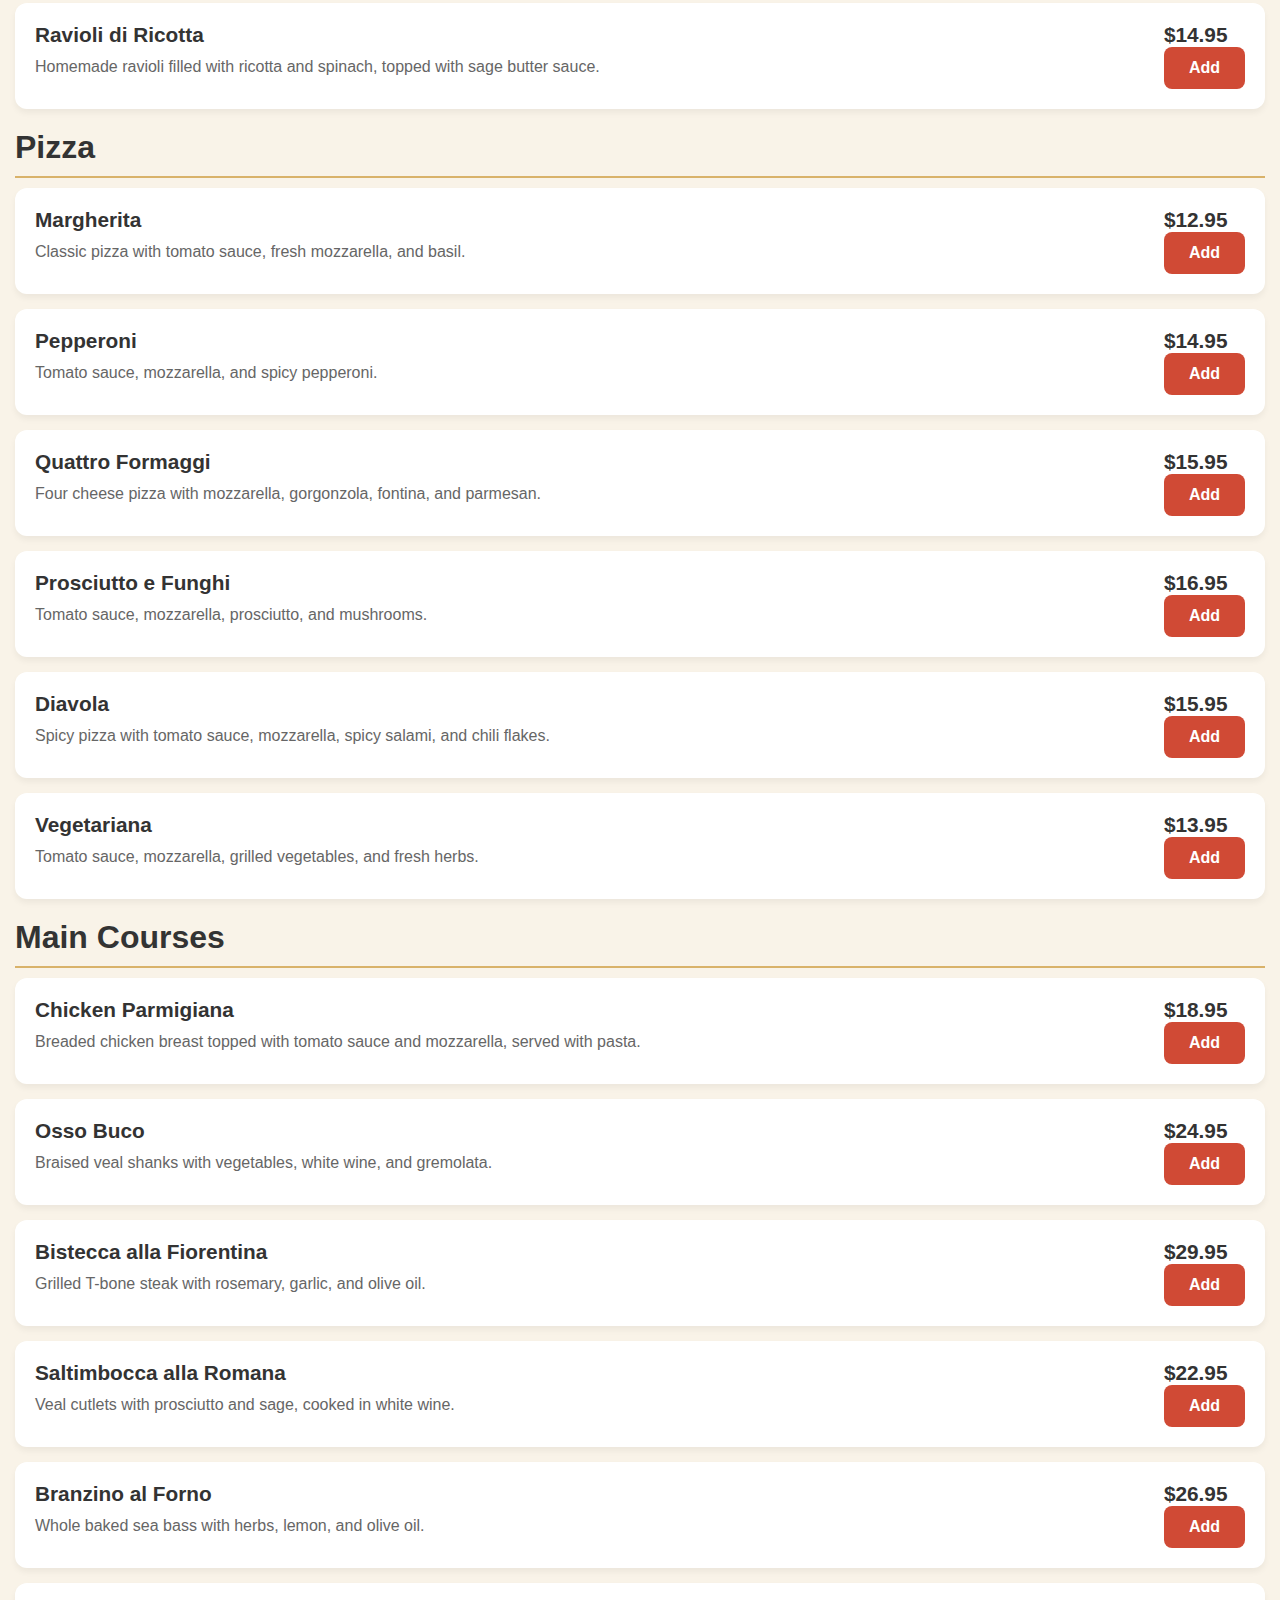
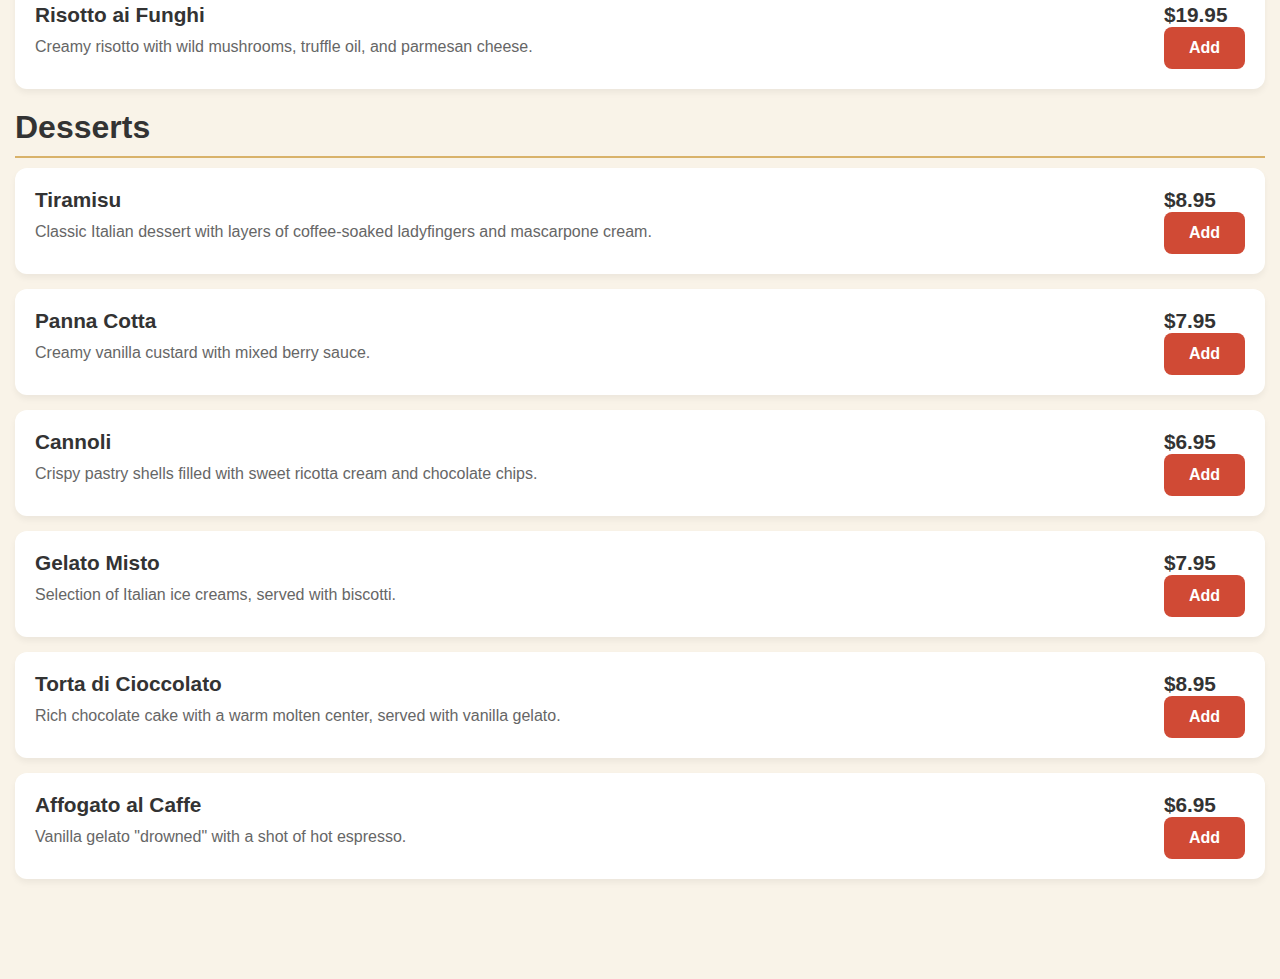
==== commit 4072a9ff: "Fix: Mobile menu usability and styling" ====
--- a/index.html
+++ b/index.html
@@ -4,327 +4,249 @@
 <head>
   <meta charset="UTF-8">
   <meta name="viewport" content="width=device-width, initial-scale=1.0">
-  <title>Bella Cucina - Order Menu</title>
+  <title>Italian Restaurant Menu</title>
   <style>
-    /* Base styles */
-    body {
-      font-family: -apple-system, BlinkMacSystemFont, 'Segoe UI', Roboto, Oxygen, Ubuntu, Cantarell, 'Open Sans', 'Helvetica Neue', sans-serif;
+    :root {
+      --primary-color: #D04A35;
+      --secondary-color: #D9B26A;
+      --background-color: #F9F3E8;
+      --text-color: #333333;
+      --light-border: #E6D7B8;
+      --card-background: #FFFFFF;
+    }
+    
+    * {
       margin: 0;
       padding: 0;
-      background-color: #F9F3E8;
-      color: #333;
-      line-height: 1.5;
-      padding-bottom: 60px; /* Add padding to the bottom to account for the sticky footer */
-    }
-    
-    /* Header styles */
+      box-sizing: border-box;
+      -webkit-font-smoothing: antialiased;
+      -moz-osx-font-smoothing: grayscale;
+      font-family: 'Segoe UI', Tahoma, Geneva, Verdana, sans-serif;
+    }
+    
+    body {
+      background-color: var(--background-color);
+      color: var(--text-color);
+      min-height: 100vh;
+      position: relative;
+      padding-bottom: 80px; /* Space for cart button */
+    }
+    
     header {
-      background-color: #D04A35;
+      background-color: var(--primary-color);
       color: white;
+      padding: 16px;
       position: sticky;
       top: 0;
-      z-index: 50;
-      box-shadow: 0 2px 8px rgba(0, 0, 0, 0.15);
-    }
-    
-    .header-content {
-      padding: 12px 16px;
-      max-width: 1200px;
-      margin: 0 auto;
+      z-index: 40;
+      box-shadow: 0 2px 4px rgba(0, 0, 0, 0.1);
       display: flex;
       justify-content: space-between;
       align-items: center;
     }
     
-    .restaurant-name {
-      margin: 0;
-      font-size: 1.5rem;
-      font-weight: 700;
-    }
-    
-    .phone-link {
-      display: flex;
-      align-items: center;
+    header h1 {
+      font-size: 2rem;
+      font-weight: bold;
+    }
+    
+    header a {
       color: white;
       text-decoration: none;
-      font-size: 0.9rem;
+      display: flex;
+      align-items: center;
       font-weight: 500;
-    }
-    
-    .phone-icon {
-      width: 16px;
-      height: 16px;
-      margin-right: 4px;
-    }
-    
-    /* Navigation styles - FIXED */
+      font-size: 1.1rem;
+    }
+    
     .menu-nav {
+      position: sticky;
+      top: 70px;
+      z-index: 30;
       background-color: #F2E8D5;
-      position: sticky;
-      top: 48px;
-      z-index: 40;
-      box-shadow: 0 2px 8px rgba(0, 0, 0, 0.1);
-      border-bottom: 1px solid #E6D7B8;
-      padding: 0 10px;
-      width: 100%;
-      box-sizing: border-box;
-    }
-    
-    .menu-nav-list {
-      display: flex;
-      list-style: none;
-      margin: 0;
-      padding: 8px 0;
+      padding: 10px 5px;
+      border-top: 1px solid var(--light-border);
+      border-bottom: 1px solid var(--light-border);
+      box-shadow: 0 2px 3px rgba(0, 0, 0, 0.05);
       overflow-x: auto;
       -webkit-overflow-scrolling: touch;
       scrollbar-width: none; /* Firefox */
       -ms-overflow-style: none; /* IE and Edge */
-    }
-    
-    .menu-nav-list::-webkit-scrollbar {
+      white-space: nowrap;
+      display: flex;
+      touch-action: pan-x;
+    }
+    
+    .menu-nav::-webkit-scrollbar {
       display: none; /* Chrome, Safari, Opera */
     }
     
-    .menu-nav-item {
-      padding: 8px 16px;
+    .menu-nav-container {
+      display: flex;
+      min-width: 100%;
+      justify-content: space-between;
+      padding: 0 5px;
+    }
+    
+    .menu-nav button {
+      background: none;
+      border: none;
+      padding: 10px 15px;
+      margin: 0 5px;
+      cursor: pointer;
+      border-radius: 8px;
+      white-space: nowrap;
       font-weight: 500;
-      cursor: pointer;
-      position: relative;
-      white-space: nowrap;
+      font-size: 1rem;
+      color: var(--text-color);
       transition: all 0.2s ease;
-      color: #555;
-      border-radius: 4px;
-    }
-    
-    .menu-nav-item.active {
+    }
+    
+    .menu-nav button.active {
+      background-color: var(--secondary-color);
       color: white;
-      background-color: #D9B26A;
       font-weight: 600;
     }
     
-    /* Menu section styles */
+    .menu-nav button:hover:not(.active) {
+      background-color: rgba(217, 178, 106, 0.1);
+    }
+    
     .menu-section {
-      padding: 24px 16px;
-      scroll-margin-top: 120px;
-      max-width: 1200px;
-      margin: 0 auto;
-    }
-    
-    .section-title {
-      font-size: 1.5rem;
-      margin-bottom: 20px;
-      padding-bottom: 8px;
-      border-bottom: 2px solid #D9B26A;
-      color: #333;
+      margin: 20px 0;
+      padding: 0 15px;
+      scroll-margin-top: 140px;
+    }
+    
+    .menu-section h2 {
+      font-size: 2rem;
+      margin-bottom: 10px;
+      padding-bottom: 10px;
+      border-bottom: 2px solid var(--secondary-color);
     }
     
     .menu-item {
+      background-color: var(--card-background);
+      border-radius: 12px;
+      padding: 20px;
+      margin-bottom: 15px;
       display: flex;
       justify-content: space-between;
-      align-items: flex-start;
-      padding: 16px;
-      margin-bottom: 12px;
-      background-color: white;
-      border-radius: 12px;
-      box-shadow: 0 3px 8px rgba(0, 0, 0, 0.06);
+      box-shadow: 0 4px 6px rgba(0, 0, 0, 0.05);
       transition: transform 0.2s ease, box-shadow 0.2s ease;
     }
     
     .menu-item:hover {
       transform: translateY(-3px);
-      box-shadow: 0 6px 12px rgba(0, 0, 0, 0.09);
-    }
-    
-    .item-info {
+      box-shadow: 0 10px 15px rgba(0, 0, 0, 0.1);
+    }
+    
+    .menu-item-content {
       flex: 1;
     }
     
-    .item-name-container {
-      display: flex;
-      justify-content: space-between;
-      align-items: flex-start;
-      margin-bottom: 6px;
-    }
-    
-    .item-name {
-      margin: 0;
-      font-size: 1.1rem;
+    .menu-item-title {
+      font-size: 1.3rem;
       font-weight: 600;
-      color: #333;
-    }
-    
-    .item-price {
-      font-weight: 300; /* Changed from 600 to 300 - thinner weight */
-      color: #888; /* Changed from #D04A35 to #888 - lighter color */
-      margin-left: 8px;
-    }
-    
-    .item-description {
+      margin-bottom: 8px;
+    }
+    
+    .menu-item-description {
       color: #666;
-      font-size: 0.95rem;
-      margin: 0;
-    }
-    
-    .item-quantity {
-      margin-left: 6px;
-      font-size: 0.9rem;
-      color: #D04A35;
+      margin-bottom: 10px;
+      line-height: 1.5;
+    }
+    
+    .menu-item-price {
+      font-size: 1.3rem;
       font-weight: 600;
-    }
-    
-    .add-button {
-      padding: 8px 16px;
-      background-color: #D04A35;
+      color: var(--text-color);
+      margin-right: 10px;
+      display: flex;
+      align-items: center;
+    }
+    
+    .add-to-cart {
+      background-color: var(--primary-color);
       color: white;
       border: none;
+      padding: 12px 25px;
       border-radius: 8px;
-      font-weight: 500;
       cursor: pointer;
+      font-weight: 600;
+      font-size: 1rem;
       transition: background-color 0.2s ease;
-      margin-left: 12px;
-    }
-    
-    .add-button:hover {
-      background-color: #B83A28;
-    }
-    
-    .add-button.in-cart {
-      background-color: #43A047;
-    }
-    
-    .add-button.in-cart:hover {
-      background-color: #388E3C;
-    }
-    
-    /* Location styles */
-    .location-info {
-      background-color: white;
-      border-radius: 12px;
-      padding: 24px;
-      margin: 32px 16px;
-      box-shadow: 0 4px 12px rgba(0, 0, 0, 0.08);
-      max-width: 1200px;
-      margin-left: auto;
-      margin-right: auto;
-    }
-    
-    .location-title {
-      font-size: 1.5rem;
-      margin-top: 0;
-      margin-bottom: 20px;
-      padding-bottom: 8px;
-      border-bottom: 2px solid #E5E0D5;
-      color: #333;
-    }
-    
-    .contact-info {
-      display: flex;
-      flex-direction: column;
-      gap: 12px;
-      margin-bottom: 24px;
-    }
-    
-    .contact-info a,
-    .contact-info div {
-      display: flex;
-      align-items: center;
-      color: #333;
-      text-decoration: none;
-      font-size: 1rem;
-    }
-    
-    .contact-info svg {
-      margin-right: 12px;
-      color: #D04A35;
-      flex-shrink: 0;
-    }
-    
-    .map-container {
-      height: 250px;
-      border-radius: 8px;
-      overflow: hidden;
-    }
-    
-    .map-container iframe {
-      width: 100%;
-      height: 100%;
-      border: none;
-    }
-    
-    /* Cart button styles - Modified to be a sticky footer */
+    }
+    
+    .add-to-cart:hover {
+      background-color: #b83c2a;
+    }
+    
     .cart-button {
       position: fixed;
-      bottom: 0;
-      left: 0;
-      right: 0;
-      z-index: 30;
-      background-color: #D9B26A;
-      box-shadow: 0 -2px 10px rgba(0, 0, 0, 0.1);
-    }
-    
-    .cart-button.empty {
-      display: none;
-    }
-    
-    .cart-button-inner {
-      display: flex;
-      align-items: center;
+      bottom: 20px;
+      right: 20px;
+      background-color: var(--primary-color);
+      color: white;
+      border: none;
+      width: 60px;
+      height: 60px;
+      border-radius: 50%;
+      display: flex;
       justify-content: center;
-      width: 100%;
-      background-color: transparent;
+      align-items: center;
+      cursor: pointer;
+      box-shadow: 0 4px 10px rgba(0, 0, 0, 0.2);
+      z-index: 50;
+    }
+    
+    .cart-button:hover {
+      background-color: #b83c2a;
+    }
+    
+    .cart-badge {
+      position: absolute;
+      top: -8px;
+      right: -8px;
+      background-color: #333;
       color: white;
-      padding: 16px 24px;
-      border: none;
-      font-weight: 600;
-      cursor: pointer;
-      transition: background-color 0.2s ease;
-    }
-    
-    .cart-button-inner:hover {
-      background-color: rgba(255, 255, 255, 0.1);
-    }
-    
-    .cart-icon {
-      width: 20px;
-      height: 20px;
-      margin-right: 8px;
-    }
-    
-    /* Cart sheet styles */
-    .cart-overlay {
+      width: 24px;
+      height: 24px;
+      border-radius: 50%;
+      display: flex;
+      align-items: center;
+      justify-content: center;
+      font-size: 12px;
+      font-weight: bold;
+    }
+    
+    .cart-sheet {
       position: fixed;
       top: 0;
       left: 0;
       width: 100%;
       height: 100%;
       background-color: rgba(0, 0, 0, 0.5);
-      z-index: 45;
-      opacity: 0;
-      visibility: hidden;
-      transition: opacity 0.3s ease, visibility 0.3s ease;
-    }
-    
-    .cart-overlay.open {
-      opacity: 1;
-      visibility: visible;
-    }
-    
-    .cart-sheet {
-      position: fixed;
+      display: none;
+      z-index: 100;
+    }
+    
+    .cart-content {
+      position: absolute;
       bottom: 0;
       left: 0;
       width: 100%;
-      max-height: 85vh;
       background-color: white;
-      border-radius: 20px 20px 0 0;
-      z-index: 50;
+      border-top-left-radius: 20px;
+      border-top-right-radius: 20px;
+      padding: 20px;
+      max-height: 90vh;
+      overflow-y: auto;
       transform: translateY(100%);
       transition: transform 0.3s ease;
-      display: flex;
-      flex-direction: column;
-    }
-    
-    .cart-sheet.open {
+    }
+    
+    .cart-sheet.open .cart-content {
       transform: translateY(0);
     }
     
@@ -332,1078 +254,1022 @@
       display: flex;
       justify-content: space-between;
       align-items: center;
-      padding: 16px 20px;
-      border-bottom: 1px solid #E5E0D5;
+      margin-bottom: 20px;
+      padding-bottom: 10px;
+      border-bottom: 1px solid #eee;
     }
     
     .cart-title {
-      margin: 0;
-      font-size: 1.25rem;
-    }
-    
-    .close-button {
+      font-size: 1.5rem;
+      font-weight: 600;
+    }
+    
+    .close-cart {
       background: none;
       border: none;
+      font-size: 1.5rem;
       cursor: pointer;
-      color: #555;
-      padding: 6px;
+      width: 40px;
+      height: 40px;
       border-radius: 50%;
       display: flex;
       align-items: center;
       justify-content: center;
     }
     
-    .close-button:hover {
-      background-color: #f1f1f1;
+    .close-cart:hover {
+      background-color: #f5f5f5;
     }
     
     .cart-items {
-      flex: 1;
-      overflow-y: auto;
-      padding: 16px 20px;
-    }
-    
-    .empty-cart-message {
-      text-align: center;
-      color: #888;
-      padding: 48px 0;
-      font-size: 1.1rem;
+      margin-bottom: 20px;
     }
     
     .cart-item {
       display: flex;
       justify-content: space-between;
-      align-items: center;
-      padding: 12px 0;
-      border-bottom: 1px solid #E5E0D5;
+      padding: 15px 0;
+      border-bottom: 1px solid #eee;
     }
     
     .cart-item-info {
       flex: 1;
     }
     
-    .cart-item-name {
+    .cart-item-title {
+      font-weight: 600;
+      margin-bottom: 5px;
+    }
+    
+    .cart-item-price {
+      color: #666;
+    }
+    
+    .cart-item-quantity {
+      display: flex;
+      align-items: center;
+    }
+    
+    .quantity-btn {
+      background: none;
+      border: 1px solid #ddd;
+      width: 30px;
+      height: 30px;
+      border-radius: 4px;
+      display: flex;
+      align-items: center;
+      justify-content: center;
+      cursor: pointer;
+      font-weight: bold;
+    }
+    
+    .quantity-btn:hover {
+      background-color: #f5f5f5;
+    }
+    
+    .cart-item-quantity span {
+      margin: 0 10px;
       font-weight: 500;
-      margin-bottom: 4px;
-    }
-    
-    .cart-item-price {
-      color: #D04A35;
+    }
+    
+    .remove-item {
+      background: none;
+      border: none;
+      color: #b83c2a;
+      cursor: pointer;
+      padding: 5px;
+      margin-left: 10px;
+    }
+    
+    .remove-item:hover {
+      text-decoration: underline;
+    }
+    
+    .cart-total {
+      display: flex;
+      justify-content: space-between;
+      font-size: 1.2rem;
       font-weight: 600;
-      font-size: 0.9rem;
-    }
-    
-    .cart-item-quantity {
-      display: flex;
-      align-items: center;
-      margin-left: 12px;
-    }
-    
-    .quantity-button {
-      width: 28px;
-      height: 28px;
+      margin: 20px 0;
+      padding: 15px 0;
+      border-top: 2px solid #eee;
+    }
+    
+    .checkout-actions {
+      display: flex;
+      flex-direction: column;
+      gap: 10px;
+    }
+    
+    .checkout-btn {
+      background-color: var(--primary-color);
+      color: white;
+      border: none;
+      padding: 15px;
+      border-radius: 8px;
+      cursor: pointer;
+      font-weight: 600;
+      font-size: 1.1rem;
       display: flex;
       align-items: center;
       justify-content: center;
-      background-color: #f1f1f1;
-      border: none;
-      border-radius: 50%;
-      cursor: pointer;
-      font-size: 1.1rem;
-      font-weight: 600;
-      color: #555;
-    }
-    
-    .quantity-button:hover {
-      background-color: #e0e0e0;
-    }
-    
-    .cart-item-quantity span {
-      margin: 0 8px;
+      gap: 8px;
+    }
+    
+    .checkout-btn:hover {
+      background-color: #b83c2a;
+    }
+    
+    .checkout-btn.whatsapp {
+      background-color: #25D366;
+    }
+    
+    .checkout-btn.whatsapp:hover {
+      background-color: #128C7E;
+    }
+    
+    .checkout-btn svg {
       width: 20px;
-      text-align: center;
-      font-weight: 500;
-    }
-    
-    .cart-total {
-      display: flex;
-      justify-content: space-between;
-      align-items: center;
-      padding: 16px 20px;
-      border-top: 1px solid #E5E0D5;
-      font-size: 1.1rem;
-      font-weight: 700;
-    }
-    
-    .cart-actions {
-      padding: 16px 20px 32px;
-      display: flex;
-      flex-direction: column;
-      gap: 12px;
-    }
-    
-    .checkout-button,
-    .whatsapp-button {
-      padding: 14px;
-      border: none;
-      border-radius: 12px;
-      font-weight: 600;
-      cursor: pointer;
-      display: flex;
-      align-items: center;
-      justify-content: center;
-      transition: background-color 0.2s ease;
-    }
-    
-    .checkout-button {
-      background-color: #059669;
-      color: white;
-    }
-    
-    .checkout-button:hover {
-      background-color: #047857;
-    }
-    
-    .whatsapp-button {
-      background-color: #25D366;
-      color: white;
-    }
-    
-    .whatsapp-button:hover {
-      background-color: #1fb959;
-    }
-    
-    .checkout-button svg,
-    .whatsapp-button svg {
-      margin-right: 8px;
-    }
-    
-    /* Receipt styles */
-    .receipt-overlay {
+      height: 20px;
+    }
+    
+    .receipt {
       position: fixed;
       top: 0;
       left: 0;
       width: 100%;
       height: 100%;
       background-color: rgba(0, 0, 0, 0.5);
-      z-index: 55;
       display: none;
-      opacity: 0;
-      transition: opacity 0.3s ease;
-    }
-    
-    .receipt-overlay.open {
-      display: flex;
-      justify-content: center;
-      align-items: center;
-      opacity: 1;
-    }
-    
-    .receipt {
+      z-index: 100;
+    }
+    
+    .receipt-content {
+      position: absolute;
+      bottom: 0;
+      left: 0;
+      width: 100%;
       background-color: white;
-      width: 90%;
-      max-width: 400px;
-      border-radius: 16px;
-      box-shadow: 0 8px 24px rgba(0, 0, 0, 0.12);
-      opacity: 0;
-      transform: scale(0.95);
-      transition: opacity 0.3s ease, transform 0.3s ease;
-    }
-    
-    .receipt.open {
-      opacity: 1;
-      transform: scale(1);
+      border-top-left-radius: 20px;
+      border-top-right-radius: 20px;
+      padding: 20px;
+      max-height: 85vh;
+      overflow-y: auto;
+      transform: translateY(100%);
+      transition: transform 0.3s ease;
+    }
+    
+    .receipt.open .receipt-content {
+      transform: translateY(0);
     }
     
     .receipt-header {
-      text-align: center;
-      padding: 20px;
-      position: relative;
+      display: flex;
+      justify-content: space-between;
+      align-items: center;
+      margin-bottom: 20px;
+      padding-bottom: 10px;
+      border-bottom: 1px solid #eee;
     }
     
     .receipt-title {
-      margin: 0 0 4px;
       font-size: 1.5rem;
-    }
-    
-    .receipt-subtitle {
-      margin: 0;
-      color: #666;
-    }
-    
-    .receipt-close {
-      position: absolute;
-      top: 16px;
-      right: 16;
+      font-weight: 600;
+      display: flex;
+      align-items: center;
+      gap: 8px;
+    }
+    
+    .close-receipt {
       background: none;
       border: none;
+      font-size: 1.5rem;
       cursor: pointer;
-      color: #555;
-      padding: 6px;
+      width: 40px;
+      height: 40px;
       border-radius: 50%;
       display: flex;
       align-items: center;
       justify-content: center;
     }
     
-    .receipt-close:hover {
-      background-color: #f1f1f1;
-    }
-    
-    .receipt-body {
-      padding: 0 20px;
-    }
-    
-    .receipt-items {
-      border-top: 1px dashed #ddd;
-      padding: 16px 0;
-    }
-    
-    .receipt-item {
+    .restaurant-info {
+      margin-bottom: 20px;
+    }
+    
+    .restaurant-info p {
+      margin: 5px 0;
+    }
+    
+    .order-summary h3 {
+      font-size: 1.1rem;
+      margin-bottom: 10px;
+      color: #666;
+    }
+    
+    .summary-item {
       display: flex;
       justify-content: space-between;
-      margin-bottom: 8px;
-    }
-    
-    .receipt-item-name {
-      font-size: 0.95rem;
-    }
-    
-    .receipt-item-quantity {
-      color: #666;
-      margin-right: 4px;
-    }
-    
-    .receipt-summary {
-      padding: 16px 0;
-      border-top: 1px dashed #ddd;
-    }
-    
-    .receipt-row {
+      padding: 10px 0;
+      border-bottom: 1px solid #f5f5f5;
+    }
+    
+    .receipt-total {
       display: flex;
       justify-content: space-between;
-      margin-bottom: 8px;
-    }
-    
-    .receipt-row.total {
-      font-weight: 700;
+      font-size: 1.2rem;
+      font-weight: 600;
+      margin: 20px 0;
+      padding: 15px 0;
+      border-top: 1px solid #eee;
+    }
+    
+    .reopen-btn {
+      margin-top: 20px;
+      padding: 15px;
+      width: 100%;
+      border: none;
+      border-radius: 8px;
+      font-weight: 600;
       font-size: 1.1rem;
-    }
-    
-    .receipt-footer {
-      padding: 20px;
-      border-top: 1px dashed #ddd;
-    }
-    
-    .receipt-footer p {
-      margin-top: 0;
-      margin-bottom: 16px;
-      text-align: center;
-      color: #666;
-    }
-    
-    .receipt-buttons {
-      display: flex;
+      display: flex;
+      align-items: center;
       justify-content: center;
-    }
-    
-    .receipt-button {
-      display: flex;
-      align-items: center;
-      justify-content: center;
-      padding: 12px 24px;
-      border: none;
-      border-radius: 999px;
-      font-weight: 600;
+      gap: 8px;
       cursor: pointer;
-      transition: background-color 0.2s ease;
-    }
-    
-    .receipt-button svg {
-      margin-right: 8px;
-    }
-    
-    .receipt-sms {
+    }
+    
+    .reopen-sms {
       background-color: #059669;
       color: white;
     }
     
-    .receipt-sms:hover {
+    .reopen-sms:hover {
       background-color: #047857;
     }
     
-    .receipt-whatsapp {
+    .reopen-whatsapp {
       background-color: #25D366;
       color: white;
     }
     
-    .receipt-whatsapp:hover {
-      background-color: #1fb959;
-    }
-    
-    /* Improved Responsive Design */
+    .reopen-whatsapp:hover {
+      background-color: #128C7E;
+    }
+    
+    .empty-cart {
+      text-align: center;
+      padding: 40px 0;
+      color: #666;
+    }
+    
+    .empty-cart svg {
+      width: 60px;
+      height: 60px;
+      margin-bottom: 20px;
+      color: #ddd;
+    }
+    
+    .empty-cart p {
+      font-size: 1.1rem;
+      margin-bottom: 20px;
+    }
+    
+    /* Mobile optimizations */
+    @media (max-width: 768px) {
+      .menu-nav {
+        top: 65px;
+      }
+      
+      .menu-section {
+        scroll-margin-top: 130px;
+      }
+      
+      .menu-item {
+        flex-direction: column;
+        padding: 15px;
+      }
+      
+      .menu-item-actions {
+        display: flex;
+        justify-content: space-between;
+        align-items: center;
+        margin-top: 15px;
+      }
+      
+      .menu-item-price {
+        font-size: 1.5rem;
+      }
+      
+      .add-to-cart {
+        padding: 14px 30px;
+        font-size: 1.1rem;
+      }
+      
+      header h1 {
+        font-size: 1.8rem;
+      }
+      
+      header a {
+        font-size: 1rem;
+      }
+      
+      .menu-nav button {
+        font-size: 1.1rem;
+        padding: 12px 20px;
+      }
+      
+      .menu-item-title {
+        font-size: 1.4rem;
+      }
+      
+      .menu-item-description {
+        font-size: 1.1rem;
+      }
+      
+      .cart-button {
+        width: 70px;
+        height: 70px;
+      }
+      
+      .cart-badge {
+        width: 28px;
+        height: 28px;
+        font-size: 14px;
+      }
+      
+      .checkout-btn {
+        padding: 18px;
+        font-size: 1.2rem;
+      }
+      
+      /* Swipe indicators */
+      .swipe-indicator {
+        position: absolute;
+        top: 50%;
+        transform: translateY(-50%);
+        width: 30px;
+        height: 30px;
+        background-color: rgba(255, 255, 255, 0.8);
+        border-radius: 50%;
+        display: flex;
+        align-items: center;
+        justify-content: center;
+        box-shadow: 0 2px 5px rgba(0, 0, 0, 0.1);
+        z-index: 10;
+        animation: pulse 1.5s infinite;
+        opacity: 0.7;
+      }
+      
+      .swipe-left {
+        left: 5px;
+      }
+      
+      .swipe-right {
+        right: 5px;
+      }
+      
+      @keyframes pulse {
+        0% { opacity: 0.7; }
+        50% { opacity: 0.3; }
+        100% { opacity: 0.7; }
+      }
+      
+      /* Hide swipe indicators after user has interacted with menu */
+      .menu-nav.interacted .swipe-indicator {
+        display: none;
+      }
+    }
+
     @media (max-width: 480px) {
-      .restaurant-name {
-        font-size: 1.25rem;
-      }
-      
-      .menu-nav-item {
-        padding: 6px 12px;
-        font-size: 0.9rem;
-      }
-      
-      .section-title {
-        font-size: 1.3rem;
-      }
-      
-      .item-name {
-        font-size: 1rem;
-      }
-      
-      .cart-actions {
-        flex-direction: column;
-      }
-    }
-    
-    /* Media queries */
-    @media (min-width: 768px) {
-      .header-content {
-        padding: 16px 24px;
-      }
-      
-      .restaurant-name {
-        font-size: 1.75rem;
-      }
-      
-      .menu-section {
-        padding: 32px;
-      }
-      
-      .section-title {
-        font-size: 1.75rem;
-      }
-      
-      .cart-actions {
-        flex-direction: row;
-      }
-      
-      .checkout-button,
-      .whatsapp-button {
-        flex: 1;
+      .menu-nav button {
+        min-width: auto;
+        padding: 12px 15px;
+      }
+      
+      .cart-content, .receipt-content {
+        padding: 15px;
       }
     }
   </style>
 </head>
 <body>
   <header>
-    <div class="header-content">
-      <h1 class="restaurant-name">Bella Cucina</h1>
-      <a href="tel:+1234567890" class="phone-link">
-        <svg class="phone-icon" xmlns="http://www.w3.org/2000/svg" viewBox="0 0 24 24" fill="none" stroke="currentColor" stroke-width="2" stroke-linecap="round" stroke-linejoin="round">
-          <path d="M22 16.92v3a2 2 0 0 1-2.18 2 19.79 19.79 0 0 1-8.63-3.07 19.5 19.5 0 0 1-6-6 19.79 19.79 0 0 1-3.07-8.67A2 2 0 0 1 4.11 2h3a2 2 0 0 1 2 1.72 12.84 12.84 0 0 0 .7 2.81 2 2 0 0 1-.45 2.11L8.09 9.91a16 16 0 0 0 6 6l1.27-1.27a2 2 0 0 1 2.11-.45 12.84 12.84 0 0 0 2.81.7A2 2 0 0 1 22 16.92z"></path>
-        </svg>
-        +1234567890
-      </a>
-    </div>
+    <h1>Bella Cucina</h1>
+    <a href="tel:+1234567890">
+      <svg width="24" height="24" viewBox="0 0 24 24" fill="none" xmlns="http://www.w3.org/2000/svg" style="margin-right: 8px;">
+        <path d="M22 16.92v3a2 2 0 0 1-2.18 2 19.79 19.79 0 0 1-8.63-3.07 19.5 19.5 0 0 1-6-6 19.79 19.79 0 0 1-3.07-8.67A2 2 0 0 1 4.11 2h3a2 2 0 0 1 2 1.72 12.84 12.84 0 0 0 .7 2.81 2 2 0 0 1-.45 2.11L8.09 9.91a16 16 0 0 0 6 6l1.27-1.27a2 2 0 0 1 2.11-.45 12.84 12.84 0 0 0 2.81.7A2 2 0 0 1 22 16.92z" stroke="currentColor" stroke-width="2" stroke-linecap="round" stroke-linejoin="round"/>
+      </svg>
+      +1234567890
+    </a>
   </header>
   
-  <nav class="menu-nav">
-    <ul class="menu-nav-list" id="menuNavList">
-      <!-- Will be populated by JavaScript -->
-    </ul>
-  </nav>
+  <div class="menu-nav" id="menuNav">
+    <div class="swipe-indicator swipe-left">
+      <svg width="16" height="16" viewBox="0 0 24 24" fill="none" xmlns="http://www.w3.org/2000/svg">
+        <path d="M15 18L9 12L15 6" stroke="#333" stroke-width="2" stroke-linecap="round" stroke-linejoin="round"/>
+      </svg>
+    </div>
+    <div class="swipe-indicator swipe-right">
+      <svg width="16" height="16" viewBox="0 0 24 24" fill="none" xmlns="http://www.w3.org/2000/svg">
+        <path d="M9 18L15 12L9 6" stroke="#333" stroke-width="2" stroke-linecap="round" stroke-linejoin="round"/>
+      </svg>
+    </div>
+    <div class="menu-nav-container" id="menuNavContainer">
+      <button class="active" data-section="appetizers">Appetizers</button>
+      <button data-section="pasta">Pasta</button>
+      <button data-section="pizza">Pizza</button>
+      <button data-section="main">Main Courses</button>
+      <button data-section="desserts">Desserts</button>
+    </div>
+  </div>
   
   <main>
-    <div class="menu-container">
-      <div id="menuSections">
-        <!-- Will be populated by JavaScript -->
+    <section id="appetizers" class="menu-section">
+      <h2>Appetizers</h2>
+      <div class="menu-items" id="appetizersItems"></div>
+    </section>
+    
+    <section id="pasta" class="menu-section">
+      <h2>Pasta</h2>
+      <div class="menu-items" id="pastaItems"></div>
+    </section>
+    
+    <section id="pizza" class="menu-section">
+      <h2>Pizza</h2>
+      <div class="menu-items" id="pizzaItems"></div>
+    </section>
+    
+    <section id="main" class="menu-section">
+      <h2>Main Courses</h2>
+      <div class="menu-items" id="mainItems"></div>
+    </section>
+    
+    <section id="desserts" class="menu-section">
+      <h2>Desserts</h2>
+      <div class="menu-items" id="dessertsItems"></div>
+    </section>
+  </main>
+  
+  <button class="cart-button" id="cartButton">
+    <svg width="24" height="24" viewBox="0 0 24 24" fill="none" xmlns="http://www.w3.org/2000/svg">
+      <path d="M9 22C9.55228 22 10 21.5523 10 21C10 20.4477 9.55228 20 9 20C8.44772 20 8 20.4477 8 21C8 21.5523 8.44772 22 9 22Z" stroke="white" stroke-width="2" stroke-linecap="round" stroke-linejoin="round"/>
+      <path d="M20 22C20.5523 22 21 21.5523 21 21C21 20.4477 20.5523 20 20 20C19.4477 20 19 20.4477 19 21C19 21.5523 19.4477 22 20 22Z" stroke="white" stroke-width="2" stroke-linecap="round" stroke-linejoin="round"/>
+      <path d="M1 1H5L7.68 14.39C7.77144 14.8504 8.02191 15.264 8.38755 15.5583C8.75318 15.8526 9.2107 16.009 9.68 16H19.4C19.8693 16.009 20.3268 15.8526 20.6925 15.5583C21.0581 15.264 21.3086 14.8504 21.4 14.39L23 6H6" stroke="white" stroke-width="2" stroke-linecap="round" stroke-linejoin="round"/>
+    </svg>
+    <span class="cart-badge" id="cartBadge">0</span>
+  </button>
+  
+  <div class="cart-sheet" id="cartSheet">
+    <div class="cart-content">
+      <div class="cart-header">
+        <div class="cart-title">Your Cart</div>
+        <button class="close-cart" id="closeCart">
+          <svg width="24" height="24" viewBox="0 0 24 24" fill="none" xmlns="http://www.w3.org/2000/svg">
+            <path d="M18 6L6 18" stroke="currentColor" stroke-width="2" stroke-linecap="round" stroke-linejoin="round"/>
+            <path d="M6 6L18 18" stroke="currentColor" stroke-width="2" stroke-linecap="round" stroke-linejoin="round"/>
+          </svg>
+        </button>
       </div>
       
-      <div class="location-info">
-        <h2 class="location-title">Contact & Location</h2>
-        
-        <div class="contact-info">
-          <a href="sms:+1234567890?body=Hello!%20I'd%20like%20to%20place%20an%20order.">
-            <svg xmlns="http://www.w3.org/2000/svg" width="20" height="20" viewBox="0 0 24 24" fill="none" stroke="currentColor" stroke-width="2" stroke-linecap="round" stroke-linejoin="round">
-              <path d="M22 16.92v3a2 2 0 0 1-2.18 2 19.79 19.79 0 0 1-8.63-3.07 19.5 19.5 0 0 1-6-6 19.79 19.79 0 0 1-3.07-8.67A2 2 0 0 1 4.11 2h3a2 2 0 0 1 2 1.72 12.84 12.84 0 0 0 .7 2.81 2 2 0 0 1-.45 2.11L8.09 9.91a16 16 0 0 0 6 6l1.27-1.27a2 2 0 0 1 2.11-.45 12.84 12.84 0 0 0 2.81.7A2 2 0 0 1 22 16.92z"></path>
-            </svg>
-            <span>+1234567890</span>
-          </a>
-          
-          <div>
-            <svg xmlns="http://www.w3.org/2000/svg" width="20" height="20" viewBox="0 0 24 24" fill="none" stroke="currentColor" stroke-width="2" stroke-linecap="round" stroke-linejoin="round">
-              <path d="M21 10c0 7-9 13-9 13s-9-6-9-13a9 9 0 0 1 18 0z"></path>
-              <circle cx="12" cy="10" r="3"></circle>
-            </svg>
-            <span>123 Italian Street, Foodville, FC 12345</span>
-          </div>
-        </div>
-        
-        <div class="map-container">
-          <iframe src="https://www.google.com/maps/embed/v1/place?q=40.7128,-74.0060&key=AIzaSyBFw0Qbyq9zTFTd-tUY6dZWTgaQzuU17R8" allowfullscreen loading="lazy" referrerpolicy="no-referrer-when-downgrade" title="Restaurant Location"></iframe>
-        </div>
+      <div id="cartItems" class="cart-items"></div>
+      
+      <div id="emptyCart" class="empty-cart">
+        <svg width="24" height="24" viewBox="0 0 24 24" fill="none" xmlns="http://www.w3.org/2000/svg">
+          <path d="M9 22C9.55228 22 10 21.5523 10 21C10 20.4477 9.55228 20 9 20C8.44772 20 8 20.4477 8 21C8 21.5523 8.44772 22 9 22Z" stroke="currentColor" stroke-width="2" stroke-linecap="round" stroke-linejoin="round"/>
+          <path d="M20 22C20.5523 22 21 21.5523 21 21C21 20.4477 20.5523 20 20 20C19.4477 20 19 20.4477 19 21C19 21.5523 19.4477 22 20 22Z" stroke="currentColor" stroke-width="2" stroke-linecap="round" stroke-linejoin="round"/>
+          <path d="M1 1H5L7.68 14.39C7.77144 14.8504 8.02191 15.264 8.38755 15.5583C8.75318 15.8526 9.2107 16.009 9.68 16H19.4C19.8693 16.009 20.3268 15.8526 20.6925 15.5583C21.0581 15.264 21.3086 14.8504 21.4 14.39L23 6H6" stroke="currentColor" stroke-width="2" stroke-linecap="round" stroke-linejoin="round"/>
+        </svg>
+        <p>Your cart is empty</p>
+      </div>
+      
+      <div id="cartTotalContainer" class="cart-total" style="display: none;">
+        <span>Total</span>
+        <span id="cartTotal">$0.00</span>
+      </div>
+      
+      <div id="checkoutActions" class="checkout-actions" style="display: none;">
+        <button class="checkout-btn" id="checkoutSMS">
+          <svg width="24" height="24" viewBox="0 0 24 24" fill="none" xmlns="http://www.w3.org/2000/svg">
+            <path d="M21 15C21 15.5304 20.7893 16.0391 20.4142 16.4142C20.0391 16.7893 19.5304 17 19 17H7L3 21V5C3 4.46957 3.21071 3.96086 3.58579 3.58579C3.96086 3.21071 4.46957 3 5 3H19C19.5304 3 20.0391 3.21071 20.4142 3.58579C20.7893 3.96086 21 4.46957 21 5V15Z" stroke="currentColor" stroke-width="2" stroke-linecap="round" stroke-linejoin="round"/>
+          </svg>
+          Order via SMS
+        </button>
+        <button class="checkout-btn whatsapp" id="checkoutWhatsApp">
+          <svg width="24" height="24" viewBox="0 0 24 24" fill="currentColor" xmlns="http://www.w3.org/2000/svg">
+            <path d="M17.6 6.31999C16.8669 5.58141 15.9943 4.99596 15.033 4.59767C14.0716 4.19938 13.0406 3.99602 12 3.99999C10.6089 4.00277 9.24248 4.36599 8.03271 5.04806C6.82294 5.73013 5.8093 6.70673 5.091 7.89999C4.37271 9.09324 3.97843 10.4549 3.94785 11.8455C3.91728 13.236 4.25165 14.6148 4.92 15.84L4 20L8.2 19.08C9.35975 19.6917 10.6629 20.0028 11.98 20C14.5804 19.9968 17.0732 18.9375 18.9203 17.0771C20.7675 15.2167 21.8093 12.7172 21.8 10.12C21.8 9.06698 21.5959 8.02511 21.1962 7.05223C20.7965 6.07934 20.2092 5.19527 19.47 4.45999C18.7309 3.72471 17.8487 3.13777 16.8775 2.73889C15.9063 2.34002 14.8659 2.1371 13.815 2.13999C12.7641 2.14289 11.7248 2.35146 10.7554 2.75576C9.78592 3.16006 8.90609 3.75209 8.17 4.48999" stroke="currentColor" stroke-width="2" stroke-linecap="round" stroke-linejoin="round"/>
+            <path d="M14.3517 16.11C14.222 16.2579 14.0271 16.3509 13.8154 16.37C13.6037 16.389 13.3938 16.3326 13.2317 16.21C12.268 15.6581 11.4099 14.9544 10.6917 14.12C9.92814 13.263 9.32328 12.2684 8.90173 11.19C8.83516 11.0095 8.83764 10.8098 8.90879 10.6312C8.97994 10.4525 9.11448 10.307 9.28673 10.22C9.34369 10.189 9.40547 10.1659 9.47 10.15C9.51685 10.1487 9.56354 10.1552 9.60835 10.1692C9.65316 10.1832 9.69547 10.2045 9.73334 10.2323C9.77122 10.2601 9.80412 10.2939 9.83062 10.3324C9.85712 10.3709 9.87685 10.4134 9.88898 10.459C10.0228 10.856 10.187 11.2405 10.3788 11.6095C10.4447 11.73 10.4736 11.8657 10.4626 12.0005C10.4516 12.1354 10.4012 12.2638 10.3167 12.3707C10.2287 12.4719 10.1255 12.5598 10.0105 12.6319C9.89548 12.704 9.77041 12.7596 9.64084 12.7969C9.65728 12.829 9.67542 12.86 9.69517 12.8898C9.75786 12.9845 9.82569 13.0753 9.89828 13.1617C10.0498 13.3517 10.2188 13.5274 10.4032 13.6871C10.5882 13.8654 10.7897 14.0266 11.0053 14.1692C11.1017 14.23 11.2028 14.29 11.3053 14.3392C11.3278 14.3392 11.3506 14.3485 11.3704 14.3657C11.3901 14.3829 11.4059 14.4072 11.4151 14.4353C11.4244 14.4635 11.4267 14.4942 11.4217 14.5237C11.4168 14.5532 11.4048 14.5801 11.3871 14.6007C11.0399 14.9897 10.6704 15.3581 10.2808 15.7038C10.2392 15.7432 10.2091 15.7932 10.1938 15.8482C10.1786 15.9032 10.1788 15.961 10.1945 16.0158C10.2102 16.0706 10.2407 16.1204 10.2826 16.1593C10.3246 16.1983 10.3763 16.2248 10.432 16.2362C10.6067 16.2717 10.7859 16.2786 10.9632 16.2567C11.5571 16.2098 12.1322 16.0465 12.6588 15.7756C13.1853 15.5047 13.6526 15.1322 14.0317 14.6795C14.2457 14.3994 14.2953 14.2644 14.3742 14.1C14.453 13.9357 14.6069 13.2788 14.6069 13.2788C14.6258 13.1946 14.6657 13.1168 14.723 13.0514C14.7803 12.986 14.8534 12.9348 14.9359 12.9026C15.0184 12.8703 15.1079 12.8577 15.1962 12.8657C15.2845 12.8737 15.3693 12.902 15.4435 12.9483C15.8235 13.1717 16.2292 13.3483 16.6515 13.4744C16.7818 13.5159 16.8945 13.6007 16.9723 13.7159C17.0501 13.8311 17.0887 13.9699 17.082 14.11C17.082 14.19 17.0595 14.3289 16.982 14.6795C16.9044 15.0301 16.6289 15.4208 16.432 15.6295C16.2081 15.8695 16.0304 16.0101 15.7717 16.2C15.373 16.4387 14.916 16.5781 14.442 16.6095L14.3517 16.11Z" fill="currentColor"/>
+          </svg>
+          Order via WhatsApp
+        </button>
       </div>
     </div>
-  </main>
-  
-  <div class="cart-button empty" id="cartButton">
-    <button class="cart-button-inner">
-      <svg class="cart-icon" xmlns="http://www.w3.org/2000/svg" viewBox="0 0 24 24" fill="none" stroke="currentColor" stroke-width="2" stroke-linecap="round" stroke-linejoin="round">
-        <circle cx="9" cy="21" r="1"></circle>
-        <circle cx="20" cy="21" r="1"></circle>
-        <path d="M1 1h4l2.68 13.39a2 2 0 0 0 2 1.61h9.72a2 2 0 0 0 2-1.61L23 6H6"></path>
-      </svg>
-      <span id="cartButtonText">View Cart (0)</span>
-    </button>
   </div>
   
-  <div class="cart-overlay" id="cartOverlay"></div>
-  
-  <div class="cart-sheet" id="cartSheet">
-    <div class="cart-header">
-      <h2 class="cart-title">Your Order</h2>
-      <button class="close-button" id="closeCartButton">
-        <svg xmlns="http://www.w3.org/2000/svg" width="24" height="24" viewBox="0 0 24 24" fill="none" stroke="currentColor" stroke-width="2" stroke-linecap="round" stroke-linejoin="round">
-          <line x1="18" y1="6" x2="6" y2="18"></line>
-          <line x1="6" y1="6" x2="18" y2="18"></line>
-        </svg>
-      </button>
-    </div>
-    
-    <div id="cartItems" class="cart-items">
-      <!-- Will be populated by JavaScript -->
-    </div>
-    
-    <div id="cartTotal" class="cart-total" style="display: none;">
-      <span>Total:</span>
-      <span id="cartTotalAmount">$0.00</span>
-    </div>
-    
-    <div class="cart-actions">
-      <button class="checkout-button" id="checkoutButton">
-        <svg xmlns="http://www.w3.org/2000/svg" width="20" height="20" viewBox="0 0 24 24" fill="none" stroke="currentColor" stroke-width="2" stroke-linecap="round" stroke-linejoin="round">
-          <path d="M22 16.92v3a2 2 0 0 1-2.18 2 19.79 19.79 0 0 1-8.63-3.07 19.5 19.5 0 0 1-6-6 19.79 19.79 0 0 1-3.07-8.67A2 2 0 0 1 4.11 2h3a2 2 0 0 1 2 1.72 12.84 12.84 0 0 0 .7 2.81 2 2 0 0 1-.45 2.11L8.09 9.91a16 16 0 0 0 6 6l1.27-1.27a2 2 0 0 1 2.11-.45 12.84 12.84 0 0 0 2.81.7A2 2 0 0 1 22 16.92z"></path>
-        </svg>
-        Checkout with SMS
-      </button>
-      <button class="whatsapp-button" id="whatsappButton">
-        <svg xmlns="http://www.w3.org/2000/svg" width="20" height="20" viewBox="0 0 24 24" fill="currentColor">
-          <path d="M17.6 6.31999C16.8669 5.58141 15.9943 4.99596 15.033 4.59767C14.0716 4.19938 13.0406 3.99602 12 3.99999C10.6089 4.00277 9.24248 4.36599 8.03271 5.04806C6.82294 5.73013 5.8093 6.70673 5.091 7.89999C4.37271 9.09324 3.97843 10.4549 3.94785 11.8455C3.91728 13.236 4.25165 14.6148 4.92 15.84L4 20L8.2 19.08C9.35975 19.6917 10.6629 20.0028 11.98 20C14.5804 19.9968 17.0732 18.9375 18.9203 17.0771C20.7675 15.2167 21.8093 12.7172 21.8 10.12C21.8 9.06698 21.5959 8.02511 21.1962 7.05223C20.7965 6.07934 20.2092 5.19527 19.47 4.45999C18.7309 3.72471 17.8487 3.13777 16.8775 2.73889C15.9063 2.34002 14.8659 2.1371 13.815 2.13999C12.7641 2.14289 11.7248 2.35146 10.7554 2.75576C9.78592 3.16006 8.90609 3.75209 8.17 4.48999" stroke="currentColor" stroke-width="2" stroke-linecap="round" stroke-linejoin="round"/>
-          <path d="M14.3517 16.11C14.222 16.2579 14.0271 16.3509 13.8154 16.37C13.6037 16.389 13.3938 16.3326 13.2317 16.21C12.268 15.6581 11.4099 14.9544 10.6917 14.12C9.92814 13.263 9.32328 12.2684 8.90173 11.19C8.83516 11.0095 8.83764 10.8098 8.90879 10.6312C8.97994 10.4525 9.11448 10.307 9.28673 10.22C9.34369 10.189 9.40547 10.1659 9.47 10.15C9.51685 10.1487 9.56354 10.1552 9.60835 10.1692C9.65316 10.1832 9.69547 10.2045 9.73334 10.2323C9.77122 10.2601 9.80412 10.2939 9.83062 10.3324C9.85712 10.3709 9.87685 10.4134 9.88898 10.459C10.0228 10.856 10.187 11.2405 10.3788 11.6095C10.4447 11.73 10.4736 11.8657 10.4626 12.0005C10.4516 12.1354 10.4012 12.2638 10.3167 12.3707C10.2287 12.4719 10.1255 12.5598 10.0105 12.6319C9.89548 12.704 9.77041 12.7596 9.64084 12.7969C9.65728 12.829 9.67542 12.86 9.69517 12.8898C9.75786 12.9845 9.82569 13.0753 9.89828 13.1617C10.0498 13.3517 10.2188 13.5274 10.4032 13.6871C10.5882 13.8654 10.7897 14.0266 11.0053 14.1692C11.1017 14.23 11.2028 14.29 11.3053 14.3392C11.3278 14.3392 11.3506 14.3485 11.3704 14.3657C11.3901 14.3829 11.4059 14.4072 11.4151 14.4353C11.4244 14.4635 11.4267 14.4942 11.4217 14.5237C11.4168 14.5532 11.4048 14.5801 11.3871 14.6007C11.0399 14.9897 10.6704 15.3581 10.2808 15.7038C10.2392 15.7432 10.2091 15.7932 10.1938 15.8482C10.1786 15.9032 10.1788 15.961 10.1945 16.0158C10.2102 16.0706 10.2407 16.1204 10.2826 16.1593C10.3246 16.1983 10.3763 16.2248 10.432 16.2362C10.6067 16.2717 10.7859 16.2786 10.9632 16.2567C11.5571 16.2098 12.1322 16.0465 12.6588 15.7756C13.1853 15.5047 13.6526 15.1322 14.0317 14.6795C14.2457 14.3994 14.2953 14.2644 14.3742 14.1C14.453 13.9357 14.6069 13.2788 14.6069 13.2788C14.6258 13.1946 14.6657 13.1168 14.723 13.0514C14.7803 12.986 14.8534 12.9348 14.9359 12.9026C15.0184 12.8703 15.1079 12.8577 15.1962 12.8657C15.2845 12.8737 15.3693 12.902 15.4435 12.9483C15.8235 13.1717 16.2292 13.3483 16.6515 13.4744C16.7818 13.5159 16.8945 13.6007 16.9723 13.7159C17.0501 13.8311 17.0887 13.9699 17.082 14.11C17.082 14.19 17.0595 14.3289 16.982 14.6795C16.9044 15.0301 16.6289 15.4208 16.432 15.6295C16.2081 15.8695 16.0304 16.0101 15.7717 16.2C15.373 16.4387 14.916 16.5781 14.442 16.6095L14.3517 16.11Z" fill="currentColor"/>
-        </svg>
-        Checkout with WhatsApp
+  <div class="receipt" id="receipt">
+    <div class="receipt-content">
+      <div class="receipt-header">
+        <div class="receipt-title">
+          <svg width="24" height="24" viewBox="0 0 24 24" fill="none" xmlns="http://www.w3.org/2000/svg">
+            <path d="M9 5H7C4.79086 5 3 6.79086 3 9V17C3 19.2091 4.79086 21 7 21H17C19.2091 21 21 19.2091 21 17V15" stroke="currentColor" stroke-width="2" stroke-linecap="round" stroke-linejoin="round"/>
+            <path d="M9 9L21 9" stroke="currentColor" stroke-width="2" stroke-linecap="round" stroke-linejoin="round"/>
+            <path d="M15 5L12 8L15 11" stroke="currentColor" stroke-width="2" stroke-linecap="round" stroke-linejoin="round"/>
+          </svg>
+          Your Receipt
+        </div>
+        <button class="close-receipt" id="closeReceipt">
+          <svg width="24" height="24" viewBox="0 0 24 24" fill="none" xmlns="http://www.w3.org/2000/svg">
+            <path d="M18 6L6 18" stroke="currentColor" stroke-width="2" stroke-linecap="round" stroke-linejoin="round"/>
+            <path d="M6 6L18 18" stroke="currentColor" stroke-width="2" stroke-linecap="round" stroke-linejoin="round"/>
+          </svg>
+        </button>
+      </div>
+      
+      <div class="restaurant-info">
+        <p class="text-sm text-gray-500">Order from</p>
+        <p class="font-semibold">Bella Cucina</p>
+        <p>123 Italian Street, Foodville</p>
+      </div>
+      
+      <div class="order-summary">
+        <h3>Order Summary</h3>
+        <div id="receiptItems"></div>
+      </div>
+      
+      <div class="receipt-total">
+        <span>Total</span>
+        <span id="receiptTotal">$0.00</span>
+      </div>
+      
+      <button id="reopenCheckout" class="reopen-btn">
+        Reopen Checkout
       </button>
     </div>
   </div>
-
+  
   <script>
-    // Restaurant data
-    const restaurantInfo = {
-      name: "Bella Cucina",
-      phone: "+1234567890",
-      address: "123 Italian Street, Foodville, FC 12345"
+    // Menu data
+    const menuData = {
+      appetizers: [
+        { id: 'a1', name: 'Bruschetta', price: '$8.95', description: 'Grilled bread rubbed with garlic and topped with diced tomatoes, fresh basil, and olive oil.' },
+        { id: 'a2', name: 'Calamari Fritti', price: '$12.95', description: 'Crispy fried calamari served with marinara sauce and lemon wedges.' },
+        { id: 'a3', name: 'Caprese Salad', price: '$10.95', description: 'Fresh mozzarella, tomatoes, and basil drizzled with balsamic glaze and olive oil.' },
+        { id: 'a4', name: 'Prosciutto e Melone', price: '$13.95', description: 'Thinly sliced prosciutto wrapped around sweet cantaloupe wedges.' },
+        { id: 'a5', name: 'Arancini', price: '$9.95', description: 'Crispy fried rice balls stuffed with mozzarella and peas, served with tomato sauce.' },
+        { id: 'a6', name: 'Antipasto Misto', price: '$15.95', description: 'Selection of Italian cured meats, cheeses, olives, and marinated vegetables.' },
+      ],
+      pasta: [
+        { id: 'p1', name: 'Spaghetti Carbonara', price: '$14.95', description: 'Classic pasta with pancetta, egg, pecorino cheese, and black pepper.' },
+        { id: 'p2', name: 'Fettuccine Alfredo', price: '$13.95', description: 'Fettuccine pasta tossed in a rich and creamy parmesan sauce.' },
+        { id: 'p3', name: 'Lasagna alla Bolognese', price: '$16.95', description: 'Layered pasta with meat sauce, béchamel, and parmesan cheese.' },
+        { id: 'p4', name: 'Penne alla Vodka', price: '$15.95', description: 'Penne pasta with a creamy tomato vodka sauce and pancetta.' },
+        { id: 'p5', name: 'Linguine alle Vongole', price: '$17.95', description: 'Linguine pasta with fresh clams, garlic, white wine, and parsley.' },
+        { id: 'p6', name: 'Ravioli di Ricotta', price: '$14.95', description: 'Homemade ravioli filled with ricotta and spinach, topped with sage butter sauce.' },
+      ],
+      pizza: [
+        { id: 'z1', name: 'Margherita', price: '$12.95', description: 'Classic pizza with tomato sauce, fresh mozzarella, and basil.' },
+        { id: 'z2', name: 'Pepperoni', price: '$14.95', description: 'Tomato sauce, mozzarella, and spicy pepperoni.' },
+        { id: 'z3', name: 'Quattro Formaggi', price: '$15.95', description: 'Four cheese pizza with mozzarella, gorgonzola, fontina, and parmesan.' },
+        { id: 'z4', name: 'Prosciutto e Funghi', price: '$16.95', description: 'Tomato sauce, mozzarella, prosciutto, and mushrooms.' },
+        { id: 'z5', name: 'Diavola', price: '$15.95', description: 'Spicy pizza with tomato sauce, mozzarella, spicy salami, and chili flakes.' },
+        { id: 'z6', name: 'Vegetariana', price: '$13.95', description: 'Tomato sauce, mozzarella, grilled vegetables, and fresh herbs.' },
+      ],
+      main: [
+        { id: 'm1', name: 'Chicken Parmigiana', price: '$18.95', description: 'Breaded chicken breast topped with tomato sauce and mozzarella, served with pasta.' },
+        { id: 'm2', name: 'Osso Buco', price: '$24.95', description: 'Braised veal shanks with vegetables, white wine, and gremolata.' },
+        { id: 'm3', name: 'Bistecca alla Fiorentina', price: '$29.95', description: 'Grilled T-bone steak with rosemary, garlic, and olive oil.' },
+        { id: 'm4', name: 'Saltimbocca alla Romana', price: '$22.95', description: 'Veal cutlets with prosciutto and sage, cooked in white wine.' },
+        { id: 'm5', name: 'Branzino al Forno', price: '$26.95', description: 'Whole baked sea bass with herbs, lemon, and olive oil.' },
+        { id: 'm6', name: 'Risotto ai Funghi', price: '$19.95', description: 'Creamy risotto with wild mushrooms, truffle oil, and parmesan cheese.' },
+      ],
+      desserts: [
+        { id: 'd1', name: 'Tiramisu', price: '$8.95', description: 'Classic Italian dessert with layers of coffee-soaked ladyfingers and mascarpone cream.' },
+        { id: 'd2', name: 'Panna Cotta', price: '$7.95', description: 'Creamy vanilla custard with mixed berry sauce.' },
+        { id: 'd3', name: 'Cannoli', price: '$6.95', description: 'Crispy pastry shells filled with sweet ricotta cream and chocolate chips.' },
+        { id: 'd4', name: 'Gelato Misto', price: '$7.95', description: 'Selection of Italian ice creams, served with biscotti.' },
+        { id: 'd5', name: 'Torta di Cioccolato', price: '$8.95', description: 'Rich chocolate cake with a warm molten center, served with vanilla gelato.' },
+        { id: 'd6', name: 'Affogato al Caffe', price: '$6.95', description: 'Vanilla gelato "drowned" with a shot of hot espresso.' },
+      ]
     };
     
-    // Menu data - Now with 8 items per category
-    const menuData = [
-      {
-        id: "appetizers",
-        name: "Appetizers",
-        items: [
-          {
-            id: "bruschetta",
-            name: "Bruschetta",
-            description: "Grilled bread rubbed with garlic and topped with diced tomatoes, fresh basil, and olive oil.",
-            price: "$8.95"
-          },
-          {
-            id: "calamari",
-            name: "Calamari Fritti",
-            description: "Crispy fried calamari served with marinara sauce and lemon wedges.",
-            price: "$12.95"
-          },
-          {
-            id: "carpaccio",
-            name: "Beef Carpaccio",
-            description: "Thinly sliced raw beef with arugula, capers, shaved Parmesan, and truffle oil.",
-            price: "$14.95"
-          },
-          {
-            id: "arancini",
-            name: "Arancini",
-            description: "Crispy Sicilian rice balls stuffed with mozzarella, peas, and ground beef.",
-            price: "$10.95"
-          },
-          {
-            id: "burrata",
-            name: "Burrata with Prosciutto",
-            description: "Creamy burrata cheese served with thin slices of prosciutto and balsamic glaze.",
-            price: "$15.95"
-          },
-          {
-            id: "mussels",
-            name: "Mussels Marinara",
-            description: "Fresh mussels cooked in white wine, garlic, and marinara sauce.",
-            price: "$13.95"
-          },
-          {
-            id: "antipasto",
-            name: "Antipasto Platter",
-            description: "Selection of Italian cured meats, cheeses, olives, and marinated vegetables.",
-            price: "$18.95"
-          },
-          {
-            id: "caprese",
-            name: "Caprese Salad",
-            description: "Fresh mozzarella, tomatoes, and basil drizzled with balsamic reduction and olive oil.",
-            price: "$11.95"
-          }
-        ]
-      },
-      {
-        id: "pasta",
-        name: "Pasta",
-        items: [
-          {
-            id: "spaghetti",
-            name: "Spaghetti Carbonara",
-            description: "Classic creamy sauce with pancetta, egg, Pecorino Romano, and black pepper.",
-            price: "$16.95"
-          },
-          {
-            id: "fettuccine",
-            name: "Fettuccine Alfredo",
-            description: "Fettuccine pasta in a rich and creamy Parmesan cheese sauce.",
-            price: "$15.95"
-          },
-          {
-            id: "lasagna",
-            name: "Lasagna Bolognese",
-            description: "Layered pasta with slow-cooked meat ragù, béchamel, and Parmesan cheese.",
-            price: "$18.95"
-          },
-          {
-            id: "ravioli",
-            name: "Mushroom Ravioli",
-            description: "Handmade ravioli filled with wild mushrooms and ricotta in a sage butter sauce.",
-            price: "$17.95"
-          },
-          {
-            id: "linguine-vongole",
-            name: "Linguine alle Vongole",
-            description: "Linguine pasta with fresh clams, white wine, garlic, and parsley.",
-            price: "$19.95"
-          },
-          {
-            id: "penne-arrabbiata",
-            name: "Penne all'Arrabbiata",
-            description: "Penne pasta in a spicy tomato sauce with garlic, chili flakes, and parsley.",
-            price: "$14.95"
-          },
-          {
-            id: "gnocchi",
-            name: "Gnocchi al Pesto",
-            description: "Potato gnocchi tossed in a basil pesto sauce with pine nuts and Parmesan.",
-            price: "$16.95"
-          },
-          {
-            id: "rigatoni",
-            name: "Rigatoni alla Vodka",
-            description: "Rigatoni pasta in a creamy tomato vodka sauce with pancetta and red pepper flakes.",
-            price: "$17.95"
-          }
-        ]
-      },
-      {
-        id: "pizza",
-        name: "Pizza",
-        items: [
-          {
-            id: "margherita",
-            name: "Margherita",
-            description: "Classic pizza with tomato sauce, fresh mozzarella, and basil.",
-            price: "$14.95"
-          },
-          {
-            id: "diavola",
-            name: "Diavola",
-            description: "Spicy pizza with tomato sauce, mozzarella, spicy salami, and chili flakes.",
-            price: "$16.95"
-          },
-          {
-            id: "prosciutto",
-            name: "Prosciutto & Arugula",
-            description: "White pizza with mozzarella, topped with prosciutto, arugula, and shaved Parmesan.",
-            price: "$18.95"
-          },
-          {
-            id: "quattro",
-            name: "Quattro Formaggi",
-            description: "Four cheese pizza with mozzarella, gorgonzola, Parmesan, and ricotta.",
-            price: "$17.95"
-          },
-          {
-            id: "vegetariana",
-            name: "Vegetariana",
-            description: "Veggie pizza with bell peppers, mushrooms, onions, olives, and artichokes.",
-            price: "$16.95"
-          },
-          {
-            id: "capricciosa",
-            name: "Capricciosa",
-            description: "Pizza with tomato sauce, mozzarella, ham, mushrooms, artichokes, and olives.",
-            price: "$18.95"
-          },
-          {
-            id: "napoletana",
-            name: "Napoletana",
-            description: "Traditional pizza with tomato sauce, mozzarella, anchovies, capers, and oregano.",
-            price: "$15.95"
-          },
-          {
-            id: "calzone",
-            name: "Calzone",
-            description: "Folded pizza filled with ricotta, mozzarella, ham, and mushrooms.",
-            price: "$19.95"
-          }
-        ]
-      },
-      {
-        id: "mains",
-        name: "Main Courses",
-        items: [
-          {
-            id: "saltimbocca",
-            name: "Veal Saltimbocca",
-            description: "Veal cutlets with prosciutto and sage in a white wine sauce, served with roasted potatoes.",
-            price: "$24.95"
-          },
-          {
-            id: "ossobuco",
-            name: "Osso Buco",
-            description: "Braised veal shanks with vegetables, white wine, and gremolata, served with risotto.",
-            price: "$28.95"
-          },
-          {
-            id: "branzino",
-            name: "Grilled Branzino",
-            description: "Whole Mediterranean sea bass grilled with lemon, herbs, and olive oil, served with seasonal vegetables.",
-            price: "$26.95"
-          },
-          {
-            id: "pollo-marsala",
-            name: "Chicken Marsala",
-            description: "Chicken breast sautéed with mushrooms in a Marsala wine sauce, served with mashed potatoes.",
-            price: "$22.95"
-          },
-          {
-            id: "bistecca",
-            name: "Bistecca Fiorentina",
-            description: "Grilled T-bone steak seasoned with rosemary and garlic, served with roasted vegetables.",
-            price: "$34.95"
-          },
-          {
-            id: "salmon",
-            name: "Grilled Salmon",
-            description: "Atlantic salmon fillet with lemon-dill sauce, served with asparagus and risotto.",
-            price: "$25.95"
-          },
-          {
-            id: "eggplant",
-            name: "Eggplant Parmigiana",
-            description: "Layers of fried eggplant with tomato sauce, mozzarella, and Parmesan cheese.",
-            price: "$19.95"
-          },
-          {
-            id: "lamb-chops",
-            name: "Grilled Lamb Chops",
-            description: "Herb-marinated lamb chops with balsamic reduction, served with roasted potatoes.",
-            price: "$32.95"
-          }
-        ]
-      },
-      {
-        id: "desserts",
-        name: "Desserts",
-        items: [
-          {
-            id: "tiramisu",
-            name: "Tiramisu",
-            description: "Classic Italian dessert with layers of coffee-soaked ladyfingers and mascarpone cream.",
-            price: "$8.95"
-          },
-          {
-            id: "panna-cotta",
-            name: "Panna Cotta",
-            description: "Vanilla cream pudding with mixed berry compote.",
-            price: "$7.95"
-          },
-          {
-            id: "cannoli",
-            name: "Cannoli",
-            description: "Crispy pastry shells filled with sweetened ricotta and chocolate chips.",
-            price: "$7.95"
-          },
-          {
-            id: "gelato",
-            name: "Gelato Selection",
-            description: "Choice of three scoops: vanilla, chocolate, pistachio, or strawberry.",
-            price: "$6.95"
-          },
-          {
-            id: "affogato",
-            name: "Affogato",
-            description: "Vanilla gelato 'drowned' with a shot of hot espresso.",
-            price: "$5.95"
-          },
-          {
-            id: "chocolate-torte",
-            name: "Flourless Chocolate Torte",
-            description: "Rich, dense chocolate cake with raspberry coulis.",
-            price: "$8.95"
-          },
-          {
-            id: "zabaglione",
-            name: "Zabaglione with Berries",
-            description: "Light custard made with Marsala wine, served with fresh berries.",
-            price: "$9.95"
-          },
-          {
-            id: "biscotti",
-            name: "Almond Biscotti",
-            description: "Twice-baked almond cookies, perfect for dipping in coffee or dessert wine.",
-            price: "$6.95"
-          }
-        ]
-      }
-    ];
-    
-    // Cart state
+    // Shopping cart
     let cart = [];
+    let checkoutMethod = '';
+    let checkoutLink = '';
     
     // DOM Elements
-    const menuNavList = document.getElementById('menuNavList');
-    const menuSections = document.getElementById('menuSections');
+    const menuNavContainer = document.getElementById('menuNavContainer');
+    const menuNav = document.getElementById('menuNav');
+    const menuButtons = document.querySelectorAll('.menu-nav button');
     const cartButton = document.getElementById('cartButton');
-    const cartButtonText = document.getElementById('cartButtonText');
-    const cartOverlay = document.getElementById('cartOverlay');
+    const cartBadge = document.getElementById('cartBadge');
     const cartSheet = document.getElementById('cartSheet');
+    const closeCart = document.getElementById('closeCart');
     const cartItems = document.getElementById('cartItems');
+    const emptyCart = document.getElementById('emptyCart');
+    const cartTotalContainer = document.getElementById('cartTotalContainer');
     const cartTotal = document.getElementById('cartTotal');
-    const cartTotalAmount = document.getElementById('cartTotalAmount');
-    const closeCartButton = document.getElementById('closeCartButton');
-    const checkoutButton = document.getElementById('checkoutButton');
-    const whatsappButton = document.getElementById('whatsappButton');
-    
-    // Render menu navigation
-    function renderMenuNav() {
-      menuNavList.innerHTML = ''; // Clear existing items
-      menuData.forEach((section, index) => {
-        const li = document.createElement('li');
-        li.className = `menu-nav-item ${index === 0 ? 'active' : ''}`;
-        li.textContent = section.name;
-        li.setAttribute('data-section', section.id);
-        li.addEventListener('click', () => {
-          document.querySelectorAll('.menu-nav-item').forEach(item => {
-            item.classList.remove('active');
-          });
-          li.classList.add('active');
-          
-          // Scroll to the section
-          const targetSection = document.getElementById(section.id);
-          if (targetSection) {
-            targetSection.scrollIntoView({ behavior: 'smooth' });
+    const checkoutActions = document.getElementById('checkoutActions');
+    const checkoutSMS = document.getElementById('checkoutSMS');
+    const checkoutWhatsApp = document.getElementById('checkoutWhatsApp');
+    const receipt = document.getElementById('receipt');
+    const closeReceipt = document.getElementById('closeReceipt');
+    const receiptItems = document.getElementById('receiptItems');
+    const receiptTotal = document.getElementById('receiptTotal');
+    const reopenCheckout = document.getElementById('reopenCheckout');
+    
+    // Initialize menu items
+    function initializeMenu() {
+      Object.keys(menuData).forEach(category => {
+        const container = document.getElementById(`${category}Items`);
+        if (!container) return;
+        
+        menuData[category].forEach(item => {
+          const menuItem = document.createElement('div');
+          menuItem.className = 'menu-item';
+          menuItem.innerHTML = `
+            <div class="menu-item-content">
+              <div class="menu-item-title">${item.name}</div>
+              <div class="menu-item-description">${item.description}</div>
+            </div>
+            <div class="menu-item-actions">
+              <div class="menu-item-price">${item.price}</div>
+              <button class="add-to-cart" data-id="${item.id}" data-name="${item.name}" data-price="${item.price}">Add</button>
+            </div>
+          `;
+          container.appendChild(menuItem);
+        });
+      });
+      
+      // Add event listeners to "Add to Cart" buttons
+      document.querySelectorAll('.add-to-cart').forEach(button => {
+        button.addEventListener('click', addToCart);
+      });
+    }
+    
+    // Make menu sticky and highlight active section
+    function setupMenuNavigation() {
+      // Scroll to section when nav item is clicked
+      menuButtons.forEach(button => {
+        button.addEventListener('click', () => {
+          const sectionId = button.dataset.section;
+          const section = document.getElementById(sectionId);
+          if (section) {
+            section.scrollIntoView({ behavior: 'smooth' });
           }
         });
-        menuNavList.appendChild(li);
       });
-    }
-    
-    // Render menu sections
-    function renderMenuSections() {
-      menuSections.innerHTML = ''; // Clear existing content
-      menuData.forEach(section => {
-        const sectionDiv = document.createElement('div');
-        sectionDiv.className = 'menu-section';
-        sectionDiv.id = section.id;
-        
-        const sectionTitle = document.createElement('h2');
-        sectionTitle.className = 'section-title';
-        sectionTitle.textContent = section.name;
-        sectionDiv.appendChild(sectionTitle);
-        
-        section.items.forEach(item => {
-          const menuItem = document.createElement('div');
-          menuItem.className = 'menu-item';
-          menuItem.dataset.id = item.id;
+      
+      // Set up intersection observer to highlight active section
+      const observerOptions = {
+        root: null,
+        rootMargin: '-120px 0px -60% 0px',
+        threshold: 0
+      };
+      
+      const observerCallback = (entries) => {
+        entries.forEach(entry => {
+          if (entry.isIntersecting) {
+            const id = entry.target.id;
+            setActiveSection(id);
+          }
+        });
+      };
+      
+      const observer = new IntersectionObserver(observerCallback, observerOptions);
+      
+      document.querySelectorAll('.menu-section').forEach(section => {
+        observer.observe(section);
+      });
+    }
+    
+    function setActiveSection(sectionId) {
+      menuButtons.forEach(button => {
+        if (button.dataset.section === sectionId) {
+          button.classList.add('active');
           
-          const itemInfo = document.createElement('div');
-          itemInfo.className = 'item-info';
+          // Center the active button in the menu nav
+          const buttonRect = button.getBoundingClientRect();
+          const navRect = menuNav.getBoundingClientRect();
+          const scrollLeft = buttonRect.left - navRect.left - (navRect.width / 2) + (buttonRect.width / 2);
           
-          const nameContainer = document.createElement('div');
-          nameContainer.className = 'item-name-container';
-          
-          const itemName = document.createElement('h3');
-          itemName.className = 'item-name';
-          itemName.textContent = item.name;
-          
-          const itemPrice = document.createElement('span');
-          itemPrice.className = 'item-price';
-          itemPrice.textContent = item.price;
-          
-          nameContainer.appendChild(itemName);
-          nameContainer.appendChild(itemPrice);
-          
-          const itemDescription = document.createElement('p');
-          itemDescription.className = 'item-description';
-          itemDescription.textContent = item.description;
-          
-          itemInfo.appendChild(nameContainer);
-          itemInfo.appendChild(itemDescription);
-          
-          const addButton = document.createElement('button');
-          addButton.className = 'add-button';
-          addButton.textContent = 'Add';
-          addButton.addEventListener('click', () => addToCart(item));
-          
-          menuItem.appendChild(itemInfo);
-          menuItem.appendChild(addButton);
-          
-          sectionDiv.appendChild(menuItem);
-        });
-        
-        menuSections.appendChild(sectionDiv);
+          menuNav.scrollTo({
+            left: scrollLeft,
+            behavior: 'smooth'
+          });
+        } else {
+          button.classList.remove('active');
+        }
       });
     }
     
-    // Add to cart
-    function addToCart(item) {
-      const existingItem = cart.find(cartItem => cartItem.id === item.id);
+    // Add swipe functionality for mobile
+    function setupSwipeNavigation() {
+      let touchStartX = 0;
+      let touchEndX = 0;
+      
+      menuNav.addEventListener('touchstart', (e) => {
+        touchStartX = e.changedTouches[0].screenX;
+        // Mark as interacted to hide swipe indicators
+        menuNav.classList.add('interacted');
+      }, { passive: true });
+      
+      menuNav.addEventListener('touchend', (e) => {
+        touchEndX = e.changedTouches[0].screenX;
+        handleSwipe();
+      }, { passive: true });
+      
+      function handleSwipe() {
+        const swipeDistance = touchEndX - touchStartX;
+        if (Math.abs(swipeDistance) > 50) {
+          // Scroll the menu navigation
+          menuNav.scrollBy({
+            left: -swipeDistance,
+            behavior: 'smooth'
+          });
+        }
+      }
+    }
+    
+    // Add to cart functionality
+    function addToCart(event) {
+      const button = event.currentTarget;
+      const id = button.dataset.id;
+      const name = button.dataset.name;
+      const price = button.dataset.price;
+      
+      const existingItem = cart.find(item => item.id === id);
       
       if (existingItem) {
         existingItem.quantity += 1;
       } else {
         cart.push({
-          id: item.id,
-          name: item.name,
-          price: item.price,
+          id,
+          name,
+          price,
           quantity: 1
         });
       }
       
-      updateUI();
-    }
-    
-    // Remove from cart
-    function removeFromCart(itemId) {
-      const index = cart.findIndex(item => item.id === itemId);
-      
-      if (index !== -1) {
-        if (cart[index].quantity > 1) {
-          cart[index].quantity -= 1;
-        } else {
-          cart.splice(index, 1);
-        }
-      }
-      
-      updateUI();
-    }
-    
-    // Calculate total number of items in cart
-    function getTotalItems() {
-      return cart.reduce((total, item) => total + item.quantity, 0);
-    }
-    
-    // Calculate total price
-    function calculateTotal() {
-      return cart.reduce((total, item) => {
-        return total + (parseFloat(item.price.replace('$', '')) * item.quantity);
-      }, 0).toFixed(2);
-    }
-    
-    // Update UI based on cart state
-    function updateUI() {
-      const totalItems = getTotalItems();
-      cartButtonText.textContent = `View Cart (${totalItems})`;
+      updateCartBadge();
+      showAddedToCartAnimation(button);
+    }
+    
+    function showAddedToCartAnimation(button) {
+      button.textContent = 'Added!';
+      button.style.backgroundColor = '#4CAF50';
+      
+      setTimeout(() => {
+        button.textContent = 'Add';
+        button.style.backgroundColor = '';
+      }, 1000);
+    }
+    
+    function updateCartBadge() {
+      const totalItems = cart.reduce((total, item) => total + item.quantity, 0);
+      cartBadge.textContent = totalItems;
       
       if (totalItems > 0) {
-        cartButton.classList.remove('empty');
+        cartButton.style.display = 'flex';
       } else {
-        cartButton.classList.add('empty');
-        closeCart();
-      }
-      
-      // Update menu items to show which ones are in cart
-      document.querySelectorAll('.menu-item').forEach(menuItem => {
-        const itemId = menuItem.dataset.id;
-        const inCart = cart.find(item => item.id === itemId);
-        const addButton = menuItem.querySelector('.add-button');
-        
-        if (inCart) {
-          addButton.classList.add('in-cart');
-          addButton.textContent = `Add (${inCart.quantity})`;
-        } else {
-          addButton.classList.remove('in-cart');
-          addButton.textContent = 'Add';
-        }
-      });
-      
-      updateCartItems();
-    }
-    
-    // Update cart items display
-    function updateCartItems() {
+        cartButton.style.display = 'none';
+      }
+    }
+    
+    function renderCartItems() {
       cartItems.innerHTML = '';
       
       if (cart.length === 0) {
-        const emptyMessage = document.createElement('div');
-        emptyMessage.className = 'empty-cart-message';
-        emptyMessage.textContent = 'Your cart is empty';
-        cartItems.appendChild(emptyMessage);
-        cartTotal.style.display = 'none';
-        
+        emptyCart.style.display = 'block';
+        cartTotalContainer.style.display = 'none';
+        checkoutActions.style.display = 'none';
         return;
       }
+      
+      emptyCart.style.display = 'none';
+      cartTotalContainer.style.display = 'flex';
+      checkoutActions.style.display = 'flex';
       
       cart.forEach(item => {
         const cartItem = document.createElement('div');
         cartItem.className = 'cart-item';
-        
-        const itemInfo = document.createElement('div');
-        itemInfo.className = 'cart-item-info';
-        
-        const itemName = document.createElement('div');
-        itemName.className = 'cart-item-name';
-        itemName.textContent = `${item.name}`;
-        
-        const itemPrice = document.createElement('div');
-        itemPrice.className = 'cart-item-price';
-        itemPrice.textContent = `${item.price} x ${item.quantity}`;
-        
-        itemInfo.appendChild(itemName);
-        itemInfo.appendChild(itemPrice);
-        
-        const removeButton = document.createElement('button');
-        removeButton.className = 'quantity-button';
-        removeButton.textContent = '−';
-        removeButton.addEventListener('click', () => removeFromCart(item.id));
-        
-        cartItem.appendChild(itemInfo);
-        cartItem.appendChild(removeButton);
-        
+        cartItem.innerHTML = `
+          <div class="cart-item-info">
+            <div class="cart-item-title">${item.name}</div>
+            <div class="cart-item-price">${item.price} each</div>
+          </div>
+          <div class="cart-item-quantity">
+            <button class="quantity-btn decrement" data-id="${item.id}">-</button>
+            <span>${item.quantity}</span>
+            <button class="quantity-btn increment" data-id="${item.id}">+</button>
+            <button class="remove-item" data-id="${item.id}">Remove</button>
+          </div>
+        `;
         cartItems.appendChild(cartItem);
       });
       
-      cartTotal.style.display = 'flex';
-      cartTotalAmount.textContent = `$${calculateTotal()}`;
-    }
-    
-    // Open cart
+      // Add event listeners to quantity buttons
+      document.querySelectorAll('.increment').forEach(button => {
+        button.addEventListener('click', () => {
+          const id = button.dataset.id;
+          const item = cart.find(item => item.id === id);
+          item.quantity += 1;
+          renderCartItems();
+          updateCartTotal();
+          updateCartBadge();
+        });
+      });
+      
+      document.querySelectorAll('.decrement').forEach(button => {
+        button.addEventListener('click', () => {
+          const id = button.dataset.id;
+          const item = cart.find(item => item.id === id);
+          item.quantity -= 1;
+          
+          if (item.quantity === 0) {
+            cart = cart.filter(cartItem => cartItem.id !== id);
+          }
+          
+          renderCartItems();
+          updateCartTotal();
+          updateCartBadge();
+        });
+      });
+      
+      document.querySelectorAll('.remove-item').forEach(button => {
+        button.addEventListener('click', () => {
+          const id = button.dataset.id;
+          cart = cart.filter(item => item.id !== id);
+          renderCartItems();
+          updateCartTotal();
+          updateCartBadge();
+        });
+      });
+      
+      updateCartTotal();
+    }
+    
+    function updateCartTotal() {
+      const total = cart.reduce((total, item) => {
+        const itemPrice = parseFloat(item.price.replace('$', ''));
+        return total + (itemPrice * item.quantity);
+      }, 0);
+      
+      cartTotal.textContent = `$${total.toFixed(2)}`;
+    }
+    
+    // Cart sheet functionality
     function openCart() {
-      cartOverlay.style.visibility = 'visible';
-      cartOverlay.style.opacity = '1';
-      cartSheet.classList.add('open');
-      document.body.style.overflow = 'hidden';
-    }
-    
-    // Close cart
-    function closeCart() {
-      cartOverlay.style.opacity = '0';
-      cartSheet.classList.remove('open');
+      cartSheet.style.display = 'block';
+      renderCartItems();
+      
       setTimeout(() => {
-        cartOverlay.style.visibility = 'hidden';
+        cartSheet.querySelector('.cart-content').style.transform = 'translateY(0)';
+      }, 10);
+    }
+    
+    function closeCartSheet() {
+      const cartContent = cartSheet.querySelector('.cart-content');
+      cartContent.style.transform = 'translateY(100%)';
+      
+      setTimeout(() => {
+        cartSheet.style.display = 'none';
       }, 300);
-      document.body.style.overflow = '';
-    }
-    
-    // Format order message
-    function formatOrderMessage() {
-      let message = `New order from ${restaurantInfo.name}:\n\n`;
+    }
+    
+    // Checkout functionality
+    function checkout(method) {
+      const orderDetails = cart.map(item => `${item.quantity}x ${item.name}`).join('\n');
+      const total = calculateTotal();
+      
+      let link = '';
+      
+      if (method === 'sms') {
+        const smsBody = `New order from Bella Cucina:\n\n${orderDetails}\n\nTotal: $${total}`;
+        link = `sms:+1234567890?body=${encodeURIComponent(smsBody)}`;
+        checkoutMethod = 'SMS';
+      } else if (method === 'whatsapp') {
+        const whatsappBody = `New order from Bella Cucina:\n\n${orderDetails}\n\nTotal: $${total}`;
+        link = `https://wa.me/1234567890?text=${encodeURIComponent(whatsappBody)}`;
+        checkoutMethod = 'WhatsApp';
+      }
+      
+      checkoutLink = link;
+      showReceipt();
+      
+      // Open the messaging app
+      setTimeout(() => {
+        window.open(link, '_blank');
+      }, 500);
+    }
+    
+    function calculateTotal() {
+      return cart.reduce((total, item) => {
+        const itemPrice = parseFloat(item.price.replace('$', ''));
+        return total + (itemPrice * item.quantity);
+      }, 0).toFixed(2);
+    }
+    
+    // Receipt functionality
+    function showReceipt() {
+      closeCartSheet();
+      
+      receiptItems.innerHTML = '';
       
       cart.forEach(item => {
-        message += `${item.quantity}x ${item.name} - ${item.price}\n`;
+        const summaryItem = document.createElement('div');
+        summaryItem.className = 'summary-item';
+        
+        const itemPrice = parseFloat(item.price.replace('$', ''));
+        const itemTotal = (itemPrice * item.quantity).toFixed(2);
+        
+        summaryItem.innerHTML = `
+          <div>${item.quantity} x ${item.name}</div>
+          <div>$${itemTotal}</div>
+        `;
+        
+        receiptItems.appendChild(summaryItem);
       });
       
-      message += `\nTotal: $${calculateTotal()}`;
-      
-      return encodeURIComponent(message);
-    }
-    
-    // Handle checkout
-    function handleCheckout(method) {
-      const message = formatOrderMessage();
-      let link;
-      
-      if (method === 'sms') {
-        link = `sms:${restaurantInfo.phone}?body=${message}`;
-      } else if (method === 'whatsapp') {
-        // WhatsApp requires phone number without + sign
-        const phoneNumber = restaurantInfo.phone.replace('+', '');
-        link = `https://wa.me/${phoneNumber}?text=${message}`;
-      }
-      
-      window.open(link, '_blank');
-      
-      // Clear cart after checkout
-      cart = [];
-      updateUI();
-      closeCart();
-    }
-    
-    // Event listeners
-    cartButton.addEventListener('click', openCart);
-    cartOverlay.addEventListener('click', closeCart);
-    closeCartButton.addEventListener('click', closeCart);
-    checkoutButton.addEventListener('click', () => handleCheckout('sms'));
-    whatsappButton.addEventListener('click', () => handleCheckout('whatsapp'));
-    
-    // Initialize
-    renderMenuNav();
-    renderMenuSections();
-    updateUI();
-    
-    // Improved scroll handling with IntersectionObserver for better performance
-    const observerOptions = {
-      rootMargin: "-100px 0px -60% 0px", // Adjusted to better detect the topmost visible section
-      threshold: 0.01
-    };
-    
-    const observerCallback = (entries) => {
-      // Find sections that are intersecting with the viewport
-      const visibleSections = entries.filter(entry => entry.isIntersecting);
-      
-      if (visibleSections.length) {
-        // Sort by Y position to get the topmost visible section
-        const topSection = visibleSections.reduce((top, section) => {
-          return (!top || section.boundingClientRect.top < top.boundingClientRect.top) 
-            ? section 
-            : top;
-        }, null);
-        
-        if (topSection) {
-          const sectionId = topSection.target.id;
-          
-          // Update menu navigation
-          document.querySelectorAll('.menu-nav-item').forEach(item => {
-            if (item.getAttribute('data-section') === sectionId) {
-              item.classList.add('active');
-            } else {
-              item.classList.remove('active');
-            }
-          });
+      receiptTotal.textContent = `$${calculateTotal()}`;
+      
+      receipt.style.display = 'block';
+      
+      setTimeout(() => {
+        receipt.querySelector('.receipt-content').style.transform = 'translateY(0)';
+      }, 10);
+      
+      // Style the reopen button based on checkout method
+      const reopenBtn = document.getElementById('reopenCheckout');
+      if (checkoutMethod === 'SMS') {
+        reopenBtn.className = 'reopen-btn reopen-sms';
+        reopenBtn.innerHTML = `
+          <svg width="24" height="24" viewBox="0 0 24 24" fill="none" xmlns="http://www.w3.org/2000/svg">
+            <path d="M21 15C21 15.5304 20.7893 16.0391 20.4142 16.4142C20.0391 16.7893 19.5304 17 19 17H7L3 21V5C3 4.46957 3.21071 3.96086 3.58579 3.58579C3.96086 3.21071 4.46957 3 5 3H19C19.5304 3 20.0391 3.21071 20.4142 3.58579C20.7893 3.96086 21 4.46957 21 5V15Z" stroke="currentColor" stroke-width="2" stroke-linecap="round" stroke-linejoin="round"/>
+          </svg>
+          Reopen SMS
+        `;
+      } else {
+        reopenBtn.className = 'reopen-btn reopen-whatsapp';
+        reopenBtn.innerHTML = `
+          <svg width="24" height="24" viewBox="0 0 24 24" fill="currentColor" xmlns="http://www.w3.org/2000/svg">
+            <path d="M17.6 6.31999C16.8669 5.58141 15.9943 4.99596 15.033 4.59767C14.0716 4.19938 13.0406 3.99602 12 3.99999C10.6089 4.00277 9.24248 4.36599 8.03271 5.04806C6.82294 5.73013 5.8093 6.70673 5.091 7.89999C4.37271 9.09324 3.97843 10.4549 3.94785 11.8455C3.91728 13.236 4.25165 14.6148 4.92 15.84L4 20L8.2 19.08C9.35975 19.6917 10.6629 20.0028 11.98 20C14.5804 19.9968 17.0732 18.9375 18.9203 17.0771C20.7675 15.2167 21.8093 12.7172 21.8 10.12C21.8 9.06698 21.5959 8.02511 21.1962 7.05223C20.7965 6.07934 20.2092 5.19527 19.47 4.45999C18.7309 3.72471 17.8487 3.13777 16.8775 2.73889C15.9063 2.34002 14.8659 2.1371 13.815 2.13999C12.7641 2.14289 11.7248 2.35146 10.7554 2.75576C9.78592 3.16006 8.90609 3.75209 8.17 4.48999" stroke="currentColor" stroke-width="2" stroke-linecap="round" stroke-linejoin="round"/>
+            <path d="M14.3517 16.11C14.222 16.2579 14.0271 16.3509 13.8154 16.37C13.6037 16.389 13.3938 16.3326 13.2317 16.21C12.268 15.6581 11.4099 14.9544 10.6917 14.12C9.92814 13.263 9.32328 12.2684 8.90173 11.19C8.83516 11.0095 8.83764 10.8098 8.90879 10.6312C8.97994 10.4525 9.11448 10.307 9.28673 10.22C9.34369 10.189 9.40547 10.1659 9.47 10.15C9.51685 10.1487 9.56354 10.1552 9.60835 10.1692C9.65316 10.1832 9.69547 10.2045 9.73334 10.2323C9.77122 10.2601 9.80412 10.2939 9.83062 10.3324C9.85712 10.3709 9.87685 10.4134 9.88898 10.459C10.0228 10.856 10.187 11.2405 10.3788 11.6095C10.4447 11.73 10.4736 11.8657 10.4626 12.0005C10.4516 12.1354 10.4012 12.2638 10.3167 12.3707C10.2287 12.4719 10.1255 12.5598 10.0105 12.6319C9.89548 12.704 9.77041 12.7596 9.64084 12.7969C9.65728 12.829 9.67542 12.86 9.69517 12.8898C9.75786 12.9845 9.82569 13.0753 9.89828 13.1617C10.0498 13.3517 10.2188 13.5274 10.4032 13.6871C10.5882 13.8654 10.7897 14.0266 11.0053 14.1692C11.1017 14.23 11.2028 14.29 11.3053 14.3392C11.3278 14.3392 11.3506 14.3485 11.3704 14.3657C11.3901 14.3829 11.4059 14.4072 11.4151 14.4353C11.4244 14.4635 11.4267 14.4942 11.4217 14.5237C11.4168 14.5532 11.4048 14.5801 11.3871 14.6007C11.0399 14.9897 10.6704 15.3581 10.2808 15.7038C10.2392 15.7432 10.2091 15.7932 10.1938 15.8482C10.1786 15.9032 10.1788 15.961 10.1945 16.0158C10.2102 16.0706 10.2407 16.1204 10.2826 16.1593C10.3246 16.1983 10.3763 16.2248 10.432 16.2362C10.6067 16.2717 10.7859 16.2786 10.9632 16.2567C11.5571 16.2098 12.1322 16.0465 12.6588 15.7756C13.1853 15.5047 13.6526 15.1322 14.0317 14.6795C14.2457 14.3994 14.2953 14.2644 14.3742 14.1C14.453 13.9357 14.6069 13.2788 14.6069 13.2788C14.6258 13.1946 14.6657 13.1168 14.723 13.0514C14.7803 12.986 14.8534 12.9348 14.9359 12.9026C15.0184 12.8703 15.1079 12.8577 15.1962 12.8657C15.2845 12.8737 15.3693 12.902 15.4435 12.9483C15.8235 13.1717 16.2292 13.3483 16.6515 13.4744C16.7818 13.5159 16.8945 13.6007 16.9723 13.7159C17.0501 13.8311 17.0887 13.9699 17.082 14.11C17.082 14.19 17.0595 14.3289 16.982 14.6795C16.9044 15.0301 16.6289 15.4208 16.432 15.6295C16.2081 15.8695 16.0304 16.0101 15.7717 16.2C15.373 16.4387 14.916 16.5781 14.442 16.6095L14.3517 16.11Z" fill="currentColor"/>
+          </svg>
+          Reopen WhatsApp
+        `;
+      }
+    }
+    
+    function closeReceiptSheet() {
+      const receiptContent = receipt.querySelector('.receipt-content');
+      receiptContent.style.transform = 'translateY(100%)';
+      
+      setTimeout(() => {
+        receipt.style.display = 'none';
+        // Clear cart after receipt is closed
+        cart = [];
+        updateCartBadge();
+      }, 300);
+    }
+    
+    function reopenCheckoutLink() {
+      window.open(checkoutLink, '_blank');
+    }
+    
+    // Initialize the application
+    function init() {
+      initializeMenu();
+      setupMenuNavigation();
+      setupSwipeNavigation();
+      
+      // Event Listeners
+      cartButton.addEventListener('click', openCart);
+      closeCart.addEventListener('click', closeCartSheet);
+      cartSheet.addEventListener('click', (e) => {
+        if (e.target === cartSheet) {
+          closeCartSheet();
         }
-      }
-    };
-    
-    // Create an Observer
-    const observer = new IntersectionObserver(observerCallback, observerOptions);
-    
-    // Observe all menu sections
-    document.addEventListener('DOMContentLoaded', () => {
-      document.querySelectorAll('.menu-section').forEach(section => {
-        observer.observe(section);
       });
-    });
+      
+      checkoutSMS.addEventListener('click', () => checkout('sms'));
+      checkoutWhatsApp.addEventListener('click', () => checkout('whatsapp'));
+      
+      closeReceipt.addEventListener('click', closeReceiptSheet);
+      receipt.addEventListener('click', (e) => {
+        if (e.target === receipt) {
+          closeReceiptSheet();
+        }
+      });
+      
+      reopenCheckout.addEventListener('click', reopenCheckoutLink);
+      
+      // Update cart badge on page load
+      updateCartBadge();
+    }
+    
+    // Start the app when the DOM is loaded
+    document.addEventListener('DOMContentLoaded', init);
   </script>
 </body>
 </html>
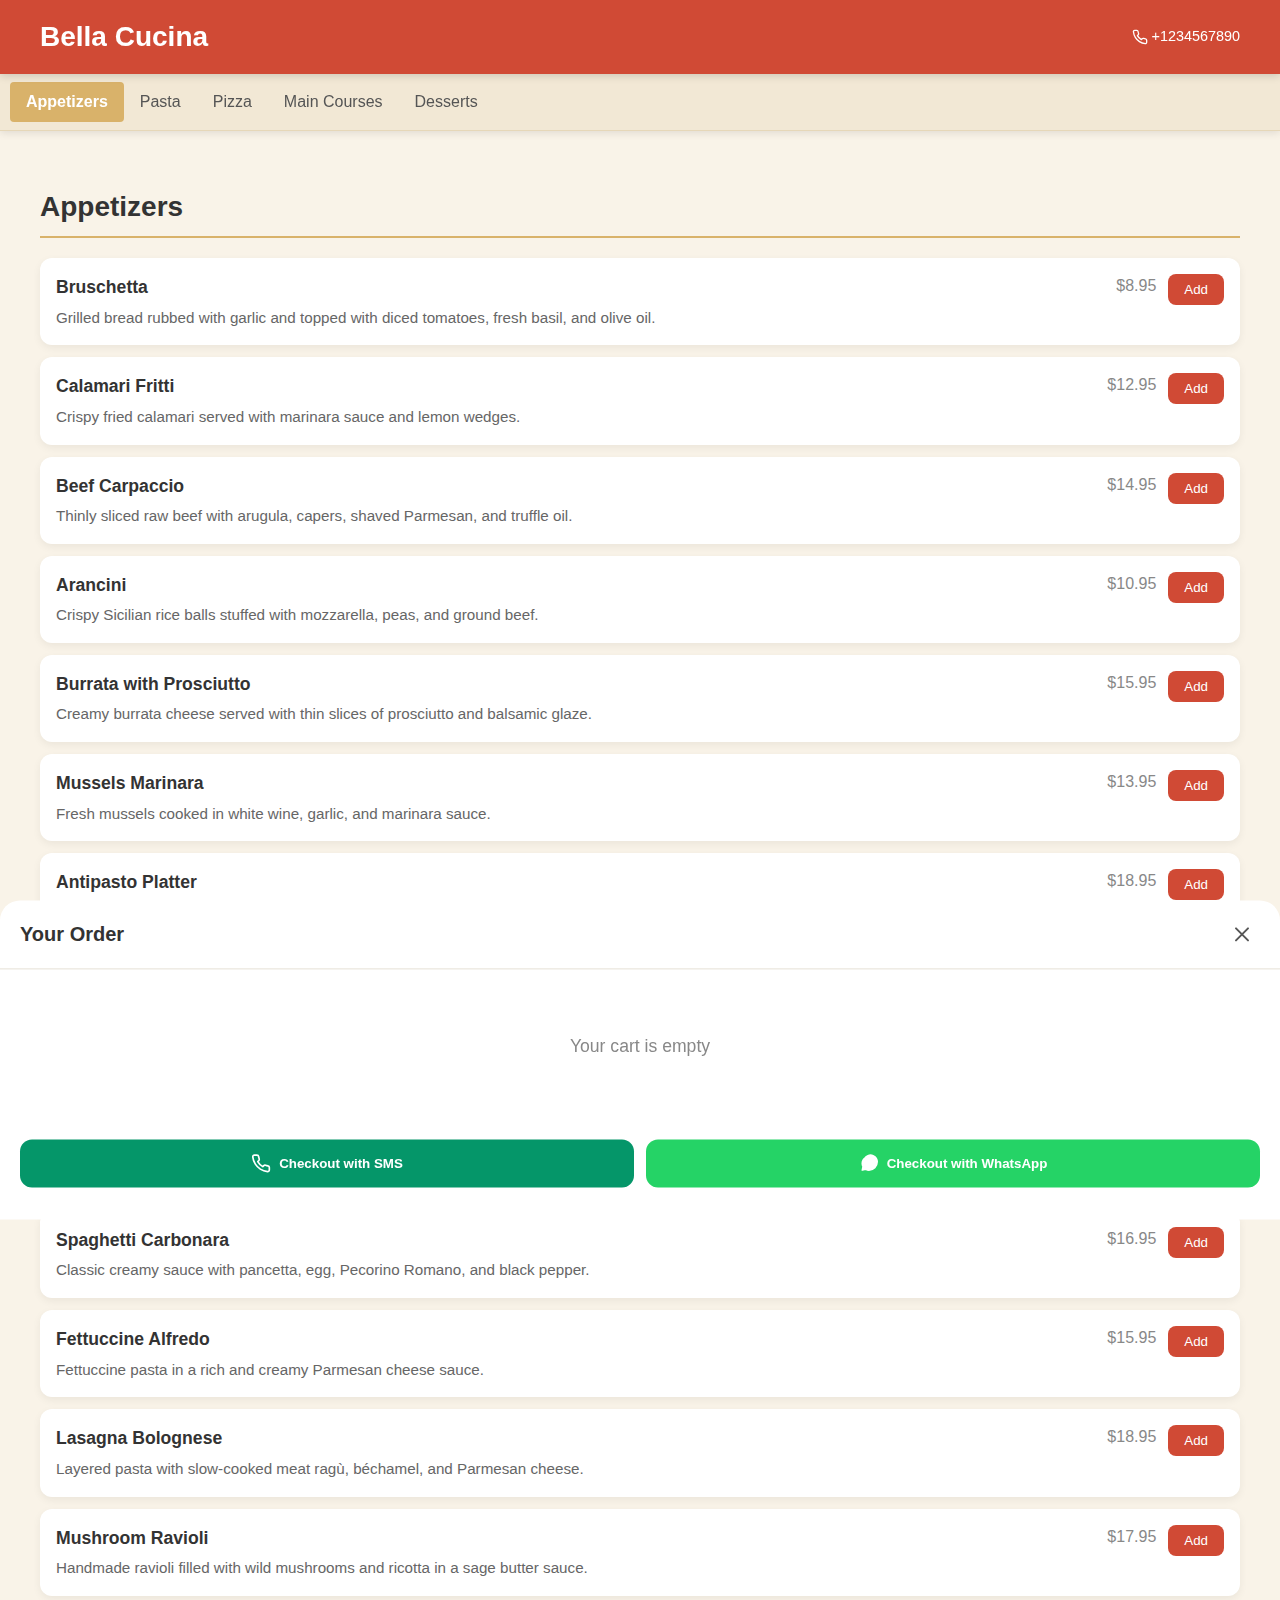
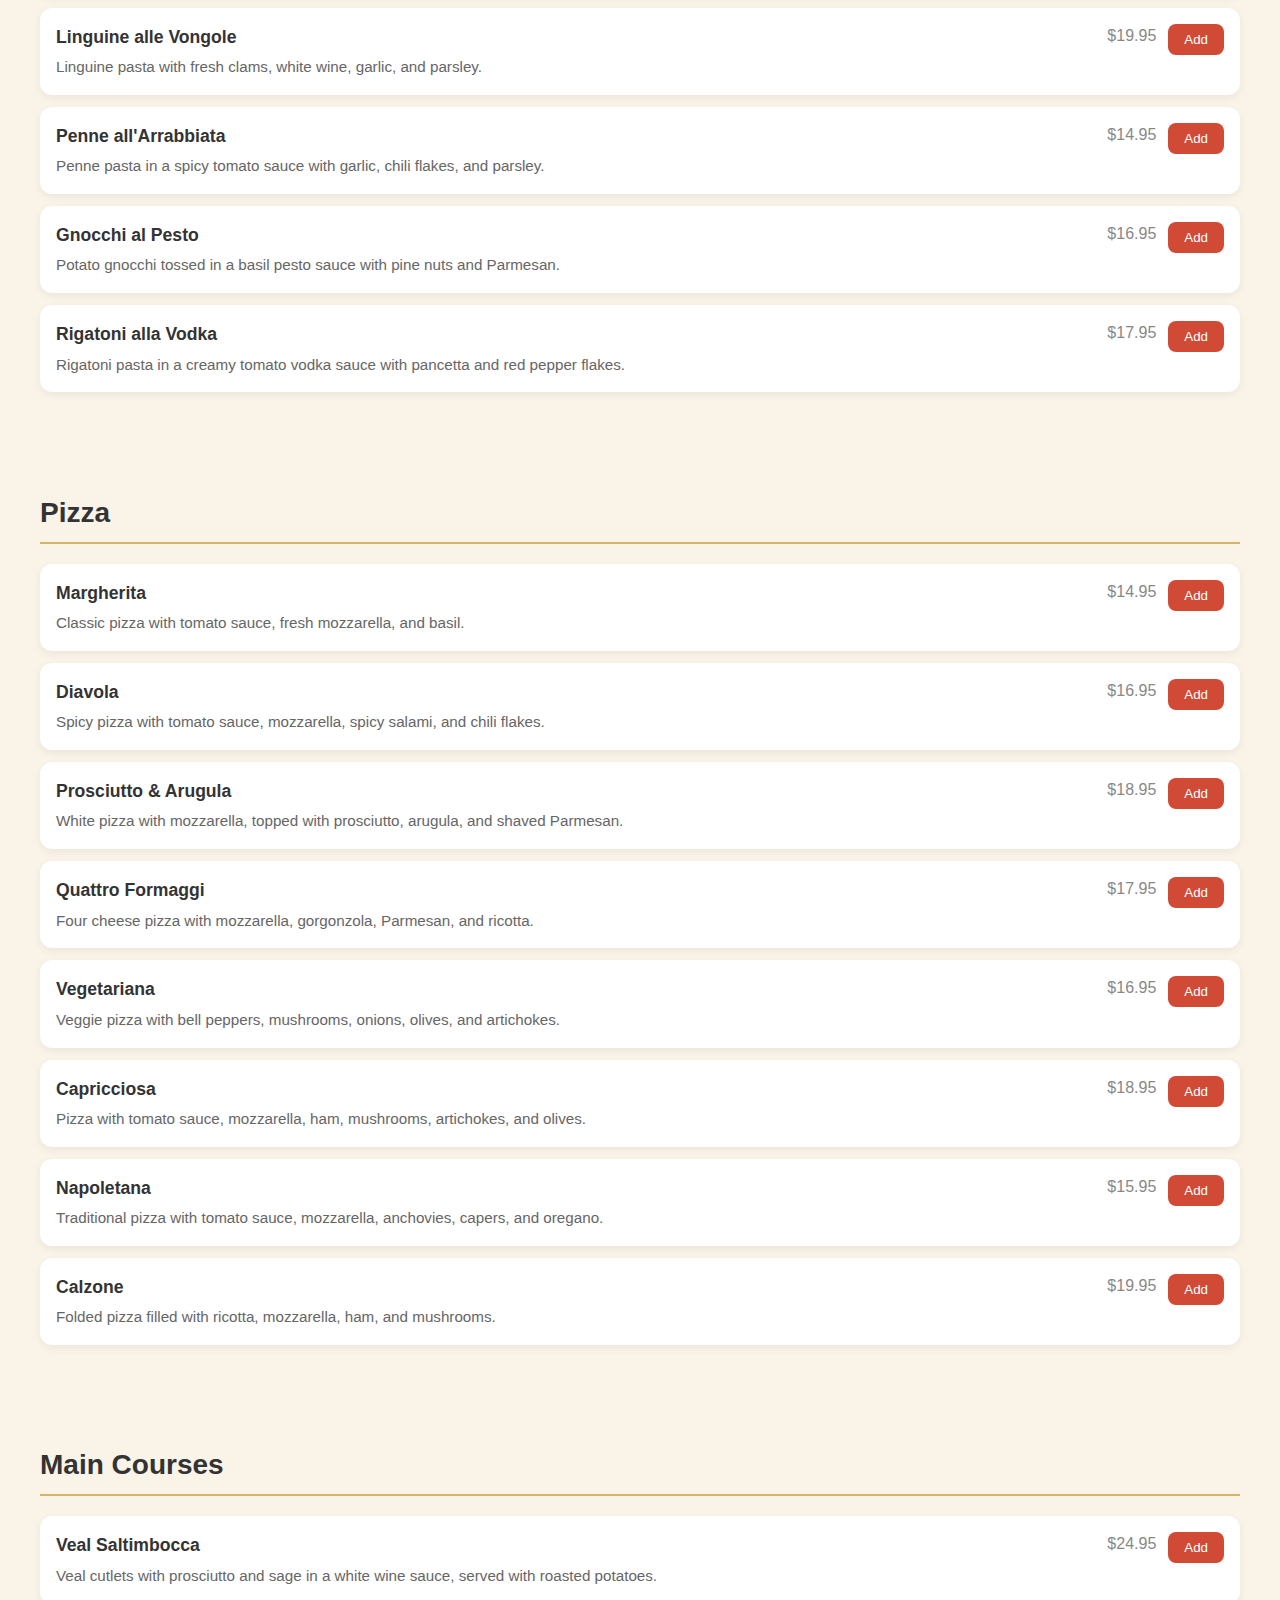
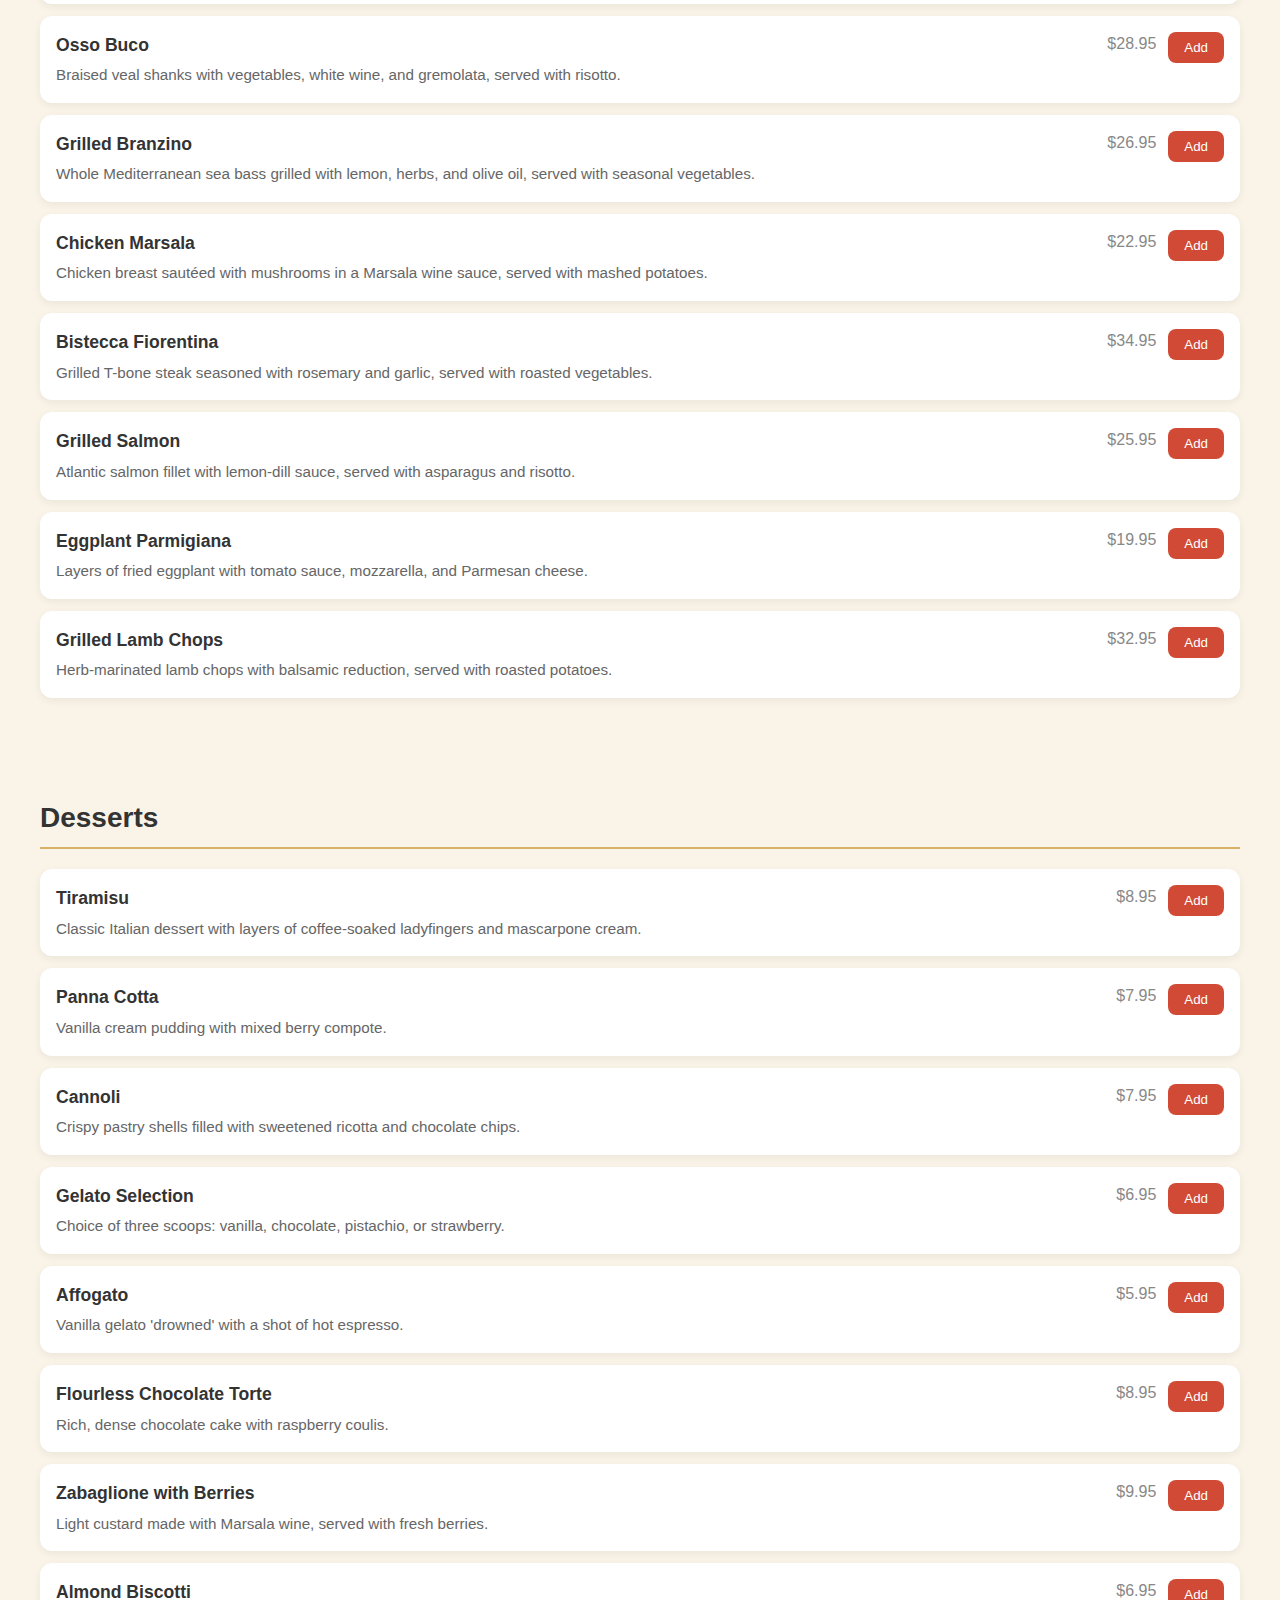
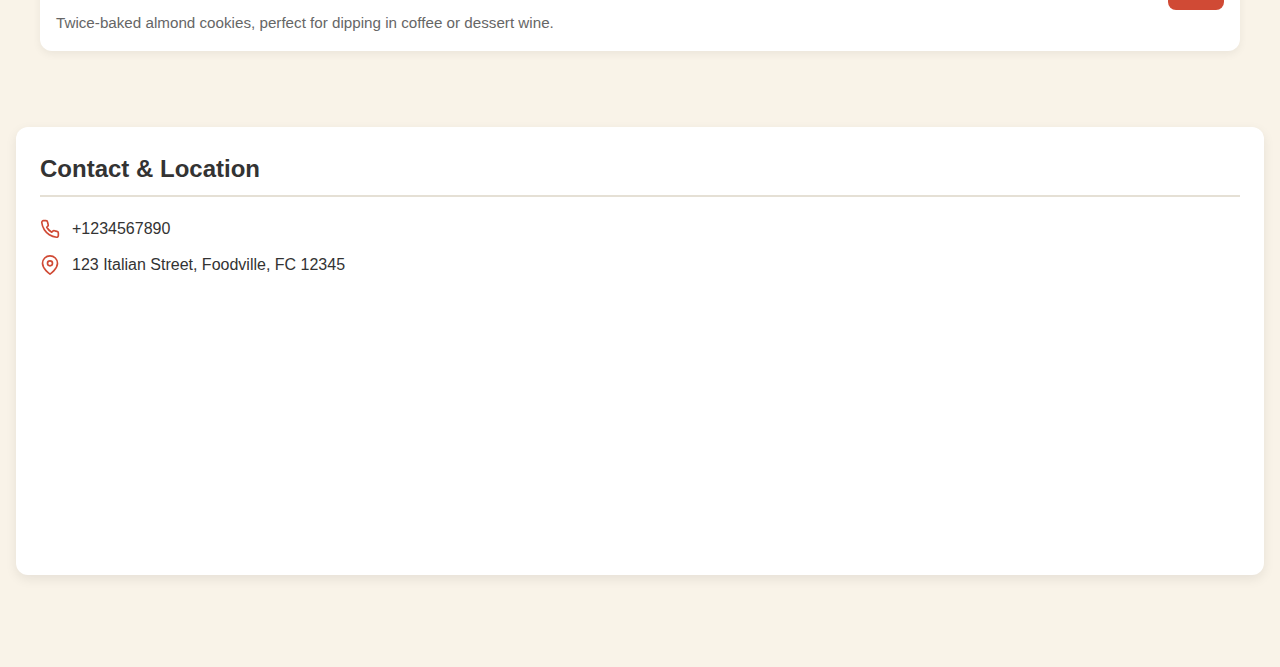
==== commit 30689af5: "Reverted to edit edt-ac41726d-f01c-4c2e-9957-383666104942: "Fix: Improve menu and responsiveness" ====
--- a/index.html
+++ b/index.html
@@ -4,249 +4,327 @@
 <head>
   <meta charset="UTF-8">
   <meta name="viewport" content="width=device-width, initial-scale=1.0">
-  <title>Italian Restaurant Menu</title>
+  <title>Bella Cucina - Order Menu</title>
   <style>
-    :root {
-      --primary-color: #D04A35;
-      --secondary-color: #D9B26A;
-      --background-color: #F9F3E8;
-      --text-color: #333333;
-      --light-border: #E6D7B8;
-      --card-background: #FFFFFF;
-    }
-    
-    * {
+    /* Base styles */
+    body {
+      font-family: -apple-system, BlinkMacSystemFont, 'Segoe UI', Roboto, Oxygen, Ubuntu, Cantarell, 'Open Sans', 'Helvetica Neue', sans-serif;
       margin: 0;
       padding: 0;
-      box-sizing: border-box;
-      -webkit-font-smoothing: antialiased;
-      -moz-osx-font-smoothing: grayscale;
-      font-family: 'Segoe UI', Tahoma, Geneva, Verdana, sans-serif;
-    }
-    
-    body {
-      background-color: var(--background-color);
-      color: var(--text-color);
-      min-height: 100vh;
-      position: relative;
-      padding-bottom: 80px; /* Space for cart button */
-    }
-    
+      background-color: #F9F3E8;
+      color: #333;
+      line-height: 1.5;
+      padding-bottom: 60px; /* Add padding to the bottom to account for the sticky footer */
+    }
+    
+    /* Header styles */
     header {
-      background-color: var(--primary-color);
+      background-color: #D04A35;
       color: white;
-      padding: 16px;
       position: sticky;
       top: 0;
-      z-index: 40;
-      box-shadow: 0 2px 4px rgba(0, 0, 0, 0.1);
+      z-index: 50;
+      box-shadow: 0 2px 8px rgba(0, 0, 0, 0.15);
+    }
+    
+    .header-content {
+      padding: 12px 16px;
+      max-width: 1200px;
+      margin: 0 auto;
       display: flex;
       justify-content: space-between;
       align-items: center;
     }
     
-    header h1 {
-      font-size: 2rem;
-      font-weight: bold;
-    }
-    
-    header a {
+    .restaurant-name {
+      margin: 0;
+      font-size: 1.5rem;
+      font-weight: 700;
+    }
+    
+    .phone-link {
+      display: flex;
+      align-items: center;
       color: white;
       text-decoration: none;
-      display: flex;
-      align-items: center;
+      font-size: 0.9rem;
       font-weight: 500;
-      font-size: 1.1rem;
-    }
-    
+    }
+    
+    .phone-icon {
+      width: 16px;
+      height: 16px;
+      margin-right: 4px;
+    }
+    
+    /* Navigation styles - FIXED */
     .menu-nav {
+      background-color: #F2E8D5;
       position: sticky;
-      top: 70px;
-      z-index: 30;
-      background-color: #F2E8D5;
-      padding: 10px 5px;
-      border-top: 1px solid var(--light-border);
-      border-bottom: 1px solid var(--light-border);
-      box-shadow: 0 2px 3px rgba(0, 0, 0, 0.05);
+      top: 48px;
+      z-index: 40;
+      box-shadow: 0 2px 8px rgba(0, 0, 0, 0.1);
+      border-bottom: 1px solid #E6D7B8;
+      padding: 0 10px;
+      width: 100%;
+      box-sizing: border-box;
+    }
+    
+    .menu-nav-list {
+      display: flex;
+      list-style: none;
+      margin: 0;
+      padding: 8px 0;
       overflow-x: auto;
       -webkit-overflow-scrolling: touch;
       scrollbar-width: none; /* Firefox */
       -ms-overflow-style: none; /* IE and Edge */
+    }
+    
+    .menu-nav-list::-webkit-scrollbar {
+      display: none; /* Chrome, Safari, Opera */
+    }
+    
+    .menu-nav-item {
+      padding: 8px 16px;
+      font-weight: 500;
+      cursor: pointer;
+      position: relative;
       white-space: nowrap;
-      display: flex;
-      touch-action: pan-x;
-    }
-    
-    .menu-nav::-webkit-scrollbar {
-      display: none; /* Chrome, Safari, Opera */
-    }
-    
-    .menu-nav-container {
-      display: flex;
-      min-width: 100%;
+      transition: all 0.2s ease;
+      color: #555;
+      border-radius: 4px;
+    }
+    
+    .menu-nav-item.active {
+      color: white;
+      background-color: #D9B26A;
+      font-weight: 600;
+    }
+    
+    /* Menu section styles */
+    .menu-section {
+      padding: 24px 16px;
+      scroll-margin-top: 120px;
+      max-width: 1200px;
+      margin: 0 auto;
+    }
+    
+    .section-title {
+      font-size: 1.5rem;
+      margin-bottom: 20px;
+      padding-bottom: 8px;
+      border-bottom: 2px solid #D9B26A;
+      color: #333;
+    }
+    
+    .menu-item {
+      display: flex;
       justify-content: space-between;
-      padding: 0 5px;
-    }
-    
-    .menu-nav button {
-      background: none;
-      border: none;
-      padding: 10px 15px;
-      margin: 0 5px;
-      cursor: pointer;
-      border-radius: 8px;
-      white-space: nowrap;
-      font-weight: 500;
-      font-size: 1rem;
-      color: var(--text-color);
-      transition: all 0.2s ease;
-    }
-    
-    .menu-nav button.active {
-      background-color: var(--secondary-color);
-      color: white;
-      font-weight: 600;
-    }
-    
-    .menu-nav button:hover:not(.active) {
-      background-color: rgba(217, 178, 106, 0.1);
-    }
-    
-    .menu-section {
-      margin: 20px 0;
-      padding: 0 15px;
-      scroll-margin-top: 140px;
-    }
-    
-    .menu-section h2 {
-      font-size: 2rem;
-      margin-bottom: 10px;
-      padding-bottom: 10px;
-      border-bottom: 2px solid var(--secondary-color);
-    }
-    
-    .menu-item {
-      background-color: var(--card-background);
+      align-items: flex-start;
+      padding: 16px;
+      margin-bottom: 12px;
+      background-color: white;
       border-radius: 12px;
-      padding: 20px;
-      margin-bottom: 15px;
-      display: flex;
-      justify-content: space-between;
-      box-shadow: 0 4px 6px rgba(0, 0, 0, 0.05);
+      box-shadow: 0 3px 8px rgba(0, 0, 0, 0.06);
       transition: transform 0.2s ease, box-shadow 0.2s ease;
     }
     
     .menu-item:hover {
       transform: translateY(-3px);
-      box-shadow: 0 10px 15px rgba(0, 0, 0, 0.1);
-    }
-    
-    .menu-item-content {
+      box-shadow: 0 6px 12px rgba(0, 0, 0, 0.09);
+    }
+    
+    .item-info {
       flex: 1;
     }
     
-    .menu-item-title {
-      font-size: 1.3rem;
+    .item-name-container {
+      display: flex;
+      justify-content: space-between;
+      align-items: flex-start;
+      margin-bottom: 6px;
+    }
+    
+    .item-name {
+      margin: 0;
+      font-size: 1.1rem;
       font-weight: 600;
-      margin-bottom: 8px;
-    }
-    
-    .menu-item-description {
+      color: #333;
+    }
+    
+    .item-price {
+      font-weight: 300; /* Changed from 600 to 300 - thinner weight */
+      color: #888; /* Changed from #D04A35 to #888 - lighter color */
+      margin-left: 8px;
+    }
+    
+    .item-description {
       color: #666;
-      margin-bottom: 10px;
-      line-height: 1.5;
-    }
-    
-    .menu-item-price {
-      font-size: 1.3rem;
+      font-size: 0.95rem;
+      margin: 0;
+    }
+    
+    .item-quantity {
+      margin-left: 6px;
+      font-size: 0.9rem;
+      color: #D04A35;
       font-weight: 600;
-      color: var(--text-color);
-      margin-right: 10px;
-      display: flex;
-      align-items: center;
-    }
-    
-    .add-to-cart {
-      background-color: var(--primary-color);
+    }
+    
+    .add-button {
+      padding: 8px 16px;
+      background-color: #D04A35;
       color: white;
       border: none;
-      padding: 12px 25px;
       border-radius: 8px;
+      font-weight: 500;
       cursor: pointer;
-      font-weight: 600;
+      transition: background-color 0.2s ease;
+      margin-left: 12px;
+    }
+    
+    .add-button:hover {
+      background-color: #B83A28;
+    }
+    
+    .add-button.in-cart {
+      background-color: #43A047;
+    }
+    
+    .add-button.in-cart:hover {
+      background-color: #388E3C;
+    }
+    
+    /* Location styles */
+    .location-info {
+      background-color: white;
+      border-radius: 12px;
+      padding: 24px;
+      margin: 32px 16px;
+      box-shadow: 0 4px 12px rgba(0, 0, 0, 0.08);
+      max-width: 1200px;
+      margin-left: auto;
+      margin-right: auto;
+    }
+    
+    .location-title {
+      font-size: 1.5rem;
+      margin-top: 0;
+      margin-bottom: 20px;
+      padding-bottom: 8px;
+      border-bottom: 2px solid #E5E0D5;
+      color: #333;
+    }
+    
+    .contact-info {
+      display: flex;
+      flex-direction: column;
+      gap: 12px;
+      margin-bottom: 24px;
+    }
+    
+    .contact-info a,
+    .contact-info div {
+      display: flex;
+      align-items: center;
+      color: #333;
+      text-decoration: none;
       font-size: 1rem;
-      transition: background-color 0.2s ease;
-    }
-    
-    .add-to-cart:hover {
-      background-color: #b83c2a;
-    }
-    
+    }
+    
+    .contact-info svg {
+      margin-right: 12px;
+      color: #D04A35;
+      flex-shrink: 0;
+    }
+    
+    .map-container {
+      height: 250px;
+      border-radius: 8px;
+      overflow: hidden;
+    }
+    
+    .map-container iframe {
+      width: 100%;
+      height: 100%;
+      border: none;
+    }
+    
+    /* Cart button styles - Modified to be a sticky footer */
     .cart-button {
       position: fixed;
-      bottom: 20px;
-      right: 20px;
-      background-color: var(--primary-color);
-      color: white;
-      border: none;
-      width: 60px;
-      height: 60px;
-      border-radius: 50%;
-      display: flex;
-      justify-content: center;
-      align-items: center;
-      cursor: pointer;
-      box-shadow: 0 4px 10px rgba(0, 0, 0, 0.2);
-      z-index: 50;
-    }
-    
-    .cart-button:hover {
-      background-color: #b83c2a;
-    }
-    
-    .cart-badge {
-      position: absolute;
-      top: -8px;
-      right: -8px;
-      background-color: #333;
-      color: white;
-      width: 24px;
-      height: 24px;
-      border-radius: 50%;
+      bottom: 0;
+      left: 0;
+      right: 0;
+      z-index: 30;
+      background-color: #D9B26A;
+      box-shadow: 0 -2px 10px rgba(0, 0, 0, 0.1);
+    }
+    
+    .cart-button.empty {
+      display: none;
+    }
+    
+    .cart-button-inner {
       display: flex;
       align-items: center;
       justify-content: center;
-      font-size: 12px;
-      font-weight: bold;
-    }
-    
-    .cart-sheet {
+      width: 100%;
+      background-color: transparent;
+      color: white;
+      padding: 16px 24px;
+      border: none;
+      font-weight: 600;
+      cursor: pointer;
+      transition: background-color 0.2s ease;
+    }
+    
+    .cart-button-inner:hover {
+      background-color: rgba(255, 255, 255, 0.1);
+    }
+    
+    .cart-icon {
+      width: 20px;
+      height: 20px;
+      margin-right: 8px;
+    }
+    
+    /* Cart sheet styles */
+    .cart-overlay {
       position: fixed;
       top: 0;
       left: 0;
       width: 100%;
       height: 100%;
       background-color: rgba(0, 0, 0, 0.5);
-      display: none;
-      z-index: 100;
-    }
-    
-    .cart-content {
-      position: absolute;
+      z-index: 45;
+      opacity: 0;
+      visibility: hidden;
+      transition: opacity 0.3s ease, visibility 0.3s ease;
+    }
+    
+    .cart-overlay.open {
+      opacity: 1;
+      visibility: visible;
+    }
+    
+    .cart-sheet {
+      position: fixed;
       bottom: 0;
       left: 0;
       width: 100%;
+      max-height: 85vh;
       background-color: white;
-      border-top-left-radius: 20px;
-      border-top-right-radius: 20px;
-      padding: 20px;
-      max-height: 90vh;
-      overflow-y: auto;
+      border-radius: 20px 20px 0 0;
+      z-index: 50;
       transform: translateY(100%);
       transition: transform 0.3s ease;
-    }
-    
-    .cart-sheet.open .cart-content {
+      display: flex;
+      flex-direction: column;
+    }
+    
+    .cart-sheet.open {
       transform: translateY(0);
     }
     
@@ -254,1022 +332,1078 @@
       display: flex;
       justify-content: space-between;
       align-items: center;
-      margin-bottom: 20px;
-      padding-bottom: 10px;
-      border-bottom: 1px solid #eee;
+      padding: 16px 20px;
+      border-bottom: 1px solid #E5E0D5;
     }
     
     .cart-title {
-      font-size: 1.5rem;
-      font-weight: 600;
-    }
-    
-    .close-cart {
+      margin: 0;
+      font-size: 1.25rem;
+    }
+    
+    .close-button {
       background: none;
       border: none;
-      font-size: 1.5rem;
       cursor: pointer;
-      width: 40px;
-      height: 40px;
+      color: #555;
+      padding: 6px;
       border-radius: 50%;
       display: flex;
       align-items: center;
       justify-content: center;
     }
     
-    .close-cart:hover {
-      background-color: #f5f5f5;
+    .close-button:hover {
+      background-color: #f1f1f1;
     }
     
     .cart-items {
-      margin-bottom: 20px;
+      flex: 1;
+      overflow-y: auto;
+      padding: 16px 20px;
+    }
+    
+    .empty-cart-message {
+      text-align: center;
+      color: #888;
+      padding: 48px 0;
+      font-size: 1.1rem;
     }
     
     .cart-item {
       display: flex;
       justify-content: space-between;
-      padding: 15px 0;
-      border-bottom: 1px solid #eee;
+      align-items: center;
+      padding: 12px 0;
+      border-bottom: 1px solid #E5E0D5;
     }
     
     .cart-item-info {
       flex: 1;
     }
     
-    .cart-item-title {
+    .cart-item-name {
+      font-weight: 500;
+      margin-bottom: 4px;
+    }
+    
+    .cart-item-price {
+      color: #D04A35;
       font-weight: 600;
-      margin-bottom: 5px;
-    }
-    
-    .cart-item-price {
-      color: #666;
+      font-size: 0.9rem;
     }
     
     .cart-item-quantity {
       display: flex;
       align-items: center;
-    }
-    
-    .quantity-btn {
-      background: none;
-      border: 1px solid #ddd;
-      width: 30px;
-      height: 30px;
-      border-radius: 4px;
+      margin-left: 12px;
+    }
+    
+    .quantity-button {
+      width: 28px;
+      height: 28px;
       display: flex;
       align-items: center;
       justify-content: center;
+      background-color: #f1f1f1;
+      border: none;
+      border-radius: 50%;
       cursor: pointer;
-      font-weight: bold;
-    }
-    
-    .quantity-btn:hover {
-      background-color: #f5f5f5;
+      font-size: 1.1rem;
+      font-weight: 600;
+      color: #555;
+    }
+    
+    .quantity-button:hover {
+      background-color: #e0e0e0;
     }
     
     .cart-item-quantity span {
-      margin: 0 10px;
+      margin: 0 8px;
+      width: 20px;
+      text-align: center;
       font-weight: 500;
     }
     
-    .remove-item {
-      background: none;
+    .cart-total {
+      display: flex;
+      justify-content: space-between;
+      align-items: center;
+      padding: 16px 20px;
+      border-top: 1px solid #E5E0D5;
+      font-size: 1.1rem;
+      font-weight: 700;
+    }
+    
+    .cart-actions {
+      padding: 16px 20px 32px;
+      display: flex;
+      flex-direction: column;
+      gap: 12px;
+    }
+    
+    .checkout-button,
+    .whatsapp-button {
+      padding: 14px;
       border: none;
-      color: #b83c2a;
+      border-radius: 12px;
+      font-weight: 600;
       cursor: pointer;
-      padding: 5px;
-      margin-left: 10px;
-    }
-    
-    .remove-item:hover {
-      text-decoration: underline;
-    }
-    
-    .cart-total {
-      display: flex;
-      justify-content: space-between;
-      font-size: 1.2rem;
-      font-weight: 600;
-      margin: 20px 0;
-      padding: 15px 0;
-      border-top: 2px solid #eee;
-    }
-    
-    .checkout-actions {
-      display: flex;
-      flex-direction: column;
-      gap: 10px;
-    }
-    
-    .checkout-btn {
-      background-color: var(--primary-color);
-      color: white;
-      border: none;
-      padding: 15px;
-      border-radius: 8px;
-      cursor: pointer;
-      font-weight: 600;
-      font-size: 1.1rem;
       display: flex;
       align-items: center;
       justify-content: center;
-      gap: 8px;
-    }
-    
-    .checkout-btn:hover {
-      background-color: #b83c2a;
-    }
-    
-    .checkout-btn.whatsapp {
+      transition: background-color 0.2s ease;
+    }
+    
+    .checkout-button {
+      background-color: #059669;
+      color: white;
+    }
+    
+    .checkout-button:hover {
+      background-color: #047857;
+    }
+    
+    .whatsapp-button {
       background-color: #25D366;
-    }
-    
-    .checkout-btn.whatsapp:hover {
-      background-color: #128C7E;
-    }
-    
-    .checkout-btn svg {
-      width: 20px;
-      height: 20px;
-    }
-    
-    .receipt {
+      color: white;
+    }
+    
+    .whatsapp-button:hover {
+      background-color: #1fb959;
+    }
+    
+    .checkout-button svg,
+    .whatsapp-button svg {
+      margin-right: 8px;
+    }
+    
+    /* Receipt styles */
+    .receipt-overlay {
       position: fixed;
       top: 0;
       left: 0;
       width: 100%;
       height: 100%;
       background-color: rgba(0, 0, 0, 0.5);
+      z-index: 55;
       display: none;
-      z-index: 100;
-    }
-    
-    .receipt-content {
+      opacity: 0;
+      transition: opacity 0.3s ease;
+    }
+    
+    .receipt-overlay.open {
+      display: flex;
+      justify-content: center;
+      align-items: center;
+      opacity: 1;
+    }
+    
+    .receipt {
+      background-color: white;
+      width: 90%;
+      max-width: 400px;
+      border-radius: 16px;
+      box-shadow: 0 8px 24px rgba(0, 0, 0, 0.12);
+      opacity: 0;
+      transform: scale(0.95);
+      transition: opacity 0.3s ease, transform 0.3s ease;
+    }
+    
+    .receipt.open {
+      opacity: 1;
+      transform: scale(1);
+    }
+    
+    .receipt-header {
+      text-align: center;
+      padding: 20px;
+      position: relative;
+    }
+    
+    .receipt-title {
+      margin: 0 0 4px;
+      font-size: 1.5rem;
+    }
+    
+    .receipt-subtitle {
+      margin: 0;
+      color: #666;
+    }
+    
+    .receipt-close {
       position: absolute;
-      bottom: 0;
-      left: 0;
-      width: 100%;
-      background-color: white;
-      border-top-left-radius: 20px;
-      border-top-right-radius: 20px;
-      padding: 20px;
-      max-height: 85vh;
-      overflow-y: auto;
-      transform: translateY(100%);
-      transition: transform 0.3s ease;
-    }
-    
-    .receipt.open .receipt-content {
-      transform: translateY(0);
-    }
-    
-    .receipt-header {
-      display: flex;
-      justify-content: space-between;
-      align-items: center;
-      margin-bottom: 20px;
-      padding-bottom: 10px;
-      border-bottom: 1px solid #eee;
-    }
-    
-    .receipt-title {
-      font-size: 1.5rem;
-      font-weight: 600;
-      display: flex;
-      align-items: center;
-      gap: 8px;
-    }
-    
-    .close-receipt {
+      top: 16px;
+      right: 16;
       background: none;
       border: none;
-      font-size: 1.5rem;
       cursor: pointer;
-      width: 40px;
-      height: 40px;
+      color: #555;
+      padding: 6px;
       border-radius: 50%;
       display: flex;
       align-items: center;
       justify-content: center;
     }
     
-    .restaurant-info {
-      margin-bottom: 20px;
-    }
-    
-    .restaurant-info p {
-      margin: 5px 0;
-    }
-    
-    .order-summary h3 {
+    .receipt-close:hover {
+      background-color: #f1f1f1;
+    }
+    
+    .receipt-body {
+      padding: 0 20px;
+    }
+    
+    .receipt-items {
+      border-top: 1px dashed #ddd;
+      padding: 16px 0;
+    }
+    
+    .receipt-item {
+      display: flex;
+      justify-content: space-between;
+      margin-bottom: 8px;
+    }
+    
+    .receipt-item-name {
+      font-size: 0.95rem;
+    }
+    
+    .receipt-item-quantity {
+      color: #666;
+      margin-right: 4px;
+    }
+    
+    .receipt-summary {
+      padding: 16px 0;
+      border-top: 1px dashed #ddd;
+    }
+    
+    .receipt-row {
+      display: flex;
+      justify-content: space-between;
+      margin-bottom: 8px;
+    }
+    
+    .receipt-row.total {
+      font-weight: 700;
       font-size: 1.1rem;
-      margin-bottom: 10px;
+    }
+    
+    .receipt-footer {
+      padding: 20px;
+      border-top: 1px dashed #ddd;
+    }
+    
+    .receipt-footer p {
+      margin-top: 0;
+      margin-bottom: 16px;
+      text-align: center;
       color: #666;
     }
     
-    .summary-item {
-      display: flex;
-      justify-content: space-between;
-      padding: 10px 0;
-      border-bottom: 1px solid #f5f5f5;
-    }
-    
-    .receipt-total {
-      display: flex;
-      justify-content: space-between;
-      font-size: 1.2rem;
-      font-weight: 600;
-      margin: 20px 0;
-      padding: 15px 0;
-      border-top: 1px solid #eee;
-    }
-    
-    .reopen-btn {
-      margin-top: 20px;
-      padding: 15px;
-      width: 100%;
-      border: none;
-      border-radius: 8px;
-      font-weight: 600;
-      font-size: 1.1rem;
+    .receipt-buttons {
+      display: flex;
+      justify-content: center;
+    }
+    
+    .receipt-button {
       display: flex;
       align-items: center;
       justify-content: center;
-      gap: 8px;
+      padding: 12px 24px;
+      border: none;
+      border-radius: 999px;
+      font-weight: 600;
       cursor: pointer;
-    }
-    
-    .reopen-sms {
+      transition: background-color 0.2s ease;
+    }
+    
+    .receipt-button svg {
+      margin-right: 8px;
+    }
+    
+    .receipt-sms {
       background-color: #059669;
       color: white;
     }
     
-    .reopen-sms:hover {
+    .receipt-sms:hover {
       background-color: #047857;
     }
     
-    .reopen-whatsapp {
+    .receipt-whatsapp {
       background-color: #25D366;
       color: white;
     }
     
-    .reopen-whatsapp:hover {
-      background-color: #128C7E;
-    }
-    
-    .empty-cart {
-      text-align: center;
-      padding: 40px 0;
-      color: #666;
-    }
-    
-    .empty-cart svg {
-      width: 60px;
-      height: 60px;
-      margin-bottom: 20px;
-      color: #ddd;
-    }
-    
-    .empty-cart p {
-      font-size: 1.1rem;
-      margin-bottom: 20px;
-    }
-    
-    /* Mobile optimizations */
-    @media (max-width: 768px) {
-      .menu-nav {
-        top: 65px;
+    .receipt-whatsapp:hover {
+      background-color: #1fb959;
+    }
+    
+    /* Improved Responsive Design */
+    @media (max-width: 480px) {
+      .restaurant-name {
+        font-size: 1.25rem;
+      }
+      
+      .menu-nav-item {
+        padding: 6px 12px;
+        font-size: 0.9rem;
+      }
+      
+      .section-title {
+        font-size: 1.3rem;
+      }
+      
+      .item-name {
+        font-size: 1rem;
+      }
+      
+      .cart-actions {
+        flex-direction: column;
+      }
+    }
+    
+    /* Media queries */
+    @media (min-width: 768px) {
+      .header-content {
+        padding: 16px 24px;
+      }
+      
+      .restaurant-name {
+        font-size: 1.75rem;
       }
       
       .menu-section {
-        scroll-margin-top: 130px;
-      }
-      
-      .menu-item {
-        flex-direction: column;
-        padding: 15px;
-      }
-      
-      .menu-item-actions {
-        display: flex;
-        justify-content: space-between;
-        align-items: center;
-        margin-top: 15px;
-      }
-      
-      .menu-item-price {
-        font-size: 1.5rem;
-      }
-      
-      .add-to-cart {
-        padding: 14px 30px;
-        font-size: 1.1rem;
-      }
-      
-      header h1 {
-        font-size: 1.8rem;
-      }
-      
-      header a {
-        font-size: 1rem;
-      }
-      
-      .menu-nav button {
-        font-size: 1.1rem;
-        padding: 12px 20px;
-      }
-      
-      .menu-item-title {
-        font-size: 1.4rem;
-      }
-      
-      .menu-item-description {
-        font-size: 1.1rem;
-      }
-      
-      .cart-button {
-        width: 70px;
-        height: 70px;
-      }
-      
-      .cart-badge {
-        width: 28px;
-        height: 28px;
-        font-size: 14px;
-      }
-      
-      .checkout-btn {
-        padding: 18px;
-        font-size: 1.2rem;
-      }
-      
-      /* Swipe indicators */
-      .swipe-indicator {
-        position: absolute;
-        top: 50%;
-        transform: translateY(-50%);
-        width: 30px;
-        height: 30px;
-        background-color: rgba(255, 255, 255, 0.8);
-        border-radius: 50%;
-        display: flex;
-        align-items: center;
-        justify-content: center;
-        box-shadow: 0 2px 5px rgba(0, 0, 0, 0.1);
-        z-index: 10;
-        animation: pulse 1.5s infinite;
-        opacity: 0.7;
-      }
-      
-      .swipe-left {
-        left: 5px;
-      }
-      
-      .swipe-right {
-        right: 5px;
-      }
-      
-      @keyframes pulse {
-        0% { opacity: 0.7; }
-        50% { opacity: 0.3; }
-        100% { opacity: 0.7; }
-      }
-      
-      /* Hide swipe indicators after user has interacted with menu */
-      .menu-nav.interacted .swipe-indicator {
-        display: none;
-      }
-    }
-
-    @media (max-width: 480px) {
-      .menu-nav button {
-        min-width: auto;
-        padding: 12px 15px;
-      }
-      
-      .cart-content, .receipt-content {
-        padding: 15px;
+        padding: 32px;
+      }
+      
+      .section-title {
+        font-size: 1.75rem;
+      }
+      
+      .cart-actions {
+        flex-direction: row;
+      }
+      
+      .checkout-button,
+      .whatsapp-button {
+        flex: 1;
       }
     }
   </style>
 </head>
 <body>
   <header>
-    <h1>Bella Cucina</h1>
-    <a href="tel:+1234567890">
-      <svg width="24" height="24" viewBox="0 0 24 24" fill="none" xmlns="http://www.w3.org/2000/svg" style="margin-right: 8px;">
-        <path d="M22 16.92v3a2 2 0 0 1-2.18 2 19.79 19.79 0 0 1-8.63-3.07 19.5 19.5 0 0 1-6-6 19.79 19.79 0 0 1-3.07-8.67A2 2 0 0 1 4.11 2h3a2 2 0 0 1 2 1.72 12.84 12.84 0 0 0 .7 2.81 2 2 0 0 1-.45 2.11L8.09 9.91a16 16 0 0 0 6 6l1.27-1.27a2 2 0 0 1 2.11-.45 12.84 12.84 0 0 0 2.81.7A2 2 0 0 1 22 16.92z" stroke="currentColor" stroke-width="2" stroke-linecap="round" stroke-linejoin="round"/>
-      </svg>
-      +1234567890
-    </a>
+    <div class="header-content">
+      <h1 class="restaurant-name">Bella Cucina</h1>
+      <a href="tel:+1234567890" class="phone-link">
+        <svg class="phone-icon" xmlns="http://www.w3.org/2000/svg" viewBox="0 0 24 24" fill="none" stroke="currentColor" stroke-width="2" stroke-linecap="round" stroke-linejoin="round">
+          <path d="M22 16.92v3a2 2 0 0 1-2.18 2 19.79 19.79 0 0 1-8.63-3.07 19.5 19.5 0 0 1-6-6 19.79 19.79 0 0 1-3.07-8.67A2 2 0 0 1 4.11 2h3a2 2 0 0 1 2 1.72 12.84 12.84 0 0 0 .7 2.81 2 2 0 0 1-.45 2.11L8.09 9.91a16 16 0 0 0 6 6l1.27-1.27a2 2 0 0 1 2.11-.45 12.84 12.84 0 0 0 2.81.7A2 2 0 0 1 22 16.92z"></path>
+        </svg>
+        +1234567890
+      </a>
+    </div>
   </header>
   
-  <div class="menu-nav" id="menuNav">
-    <div class="swipe-indicator swipe-left">
-      <svg width="16" height="16" viewBox="0 0 24 24" fill="none" xmlns="http://www.w3.org/2000/svg">
-        <path d="M15 18L9 12L15 6" stroke="#333" stroke-width="2" stroke-linecap="round" stroke-linejoin="round"/>
+  <nav class="menu-nav">
+    <ul class="menu-nav-list" id="menuNavList">
+      <!-- Will be populated by JavaScript -->
+    </ul>
+  </nav>
+  
+  <main>
+    <div class="menu-container">
+      <div id="menuSections">
+        <!-- Will be populated by JavaScript -->
+      </div>
+      
+      <div class="location-info">
+        <h2 class="location-title">Contact & Location</h2>
+        
+        <div class="contact-info">
+          <a href="sms:+1234567890?body=Hello!%20I'd%20like%20to%20place%20an%20order.">
+            <svg xmlns="http://www.w3.org/2000/svg" width="20" height="20" viewBox="0 0 24 24" fill="none" stroke="currentColor" stroke-width="2" stroke-linecap="round" stroke-linejoin="round">
+              <path d="M22 16.92v3a2 2 0 0 1-2.18 2 19.79 19.79 0 0 1-8.63-3.07 19.5 19.5 0 0 1-6-6 19.79 19.79 0 0 1-3.07-8.67A2 2 0 0 1 4.11 2h3a2 2 0 0 1 2 1.72 12.84 12.84 0 0 0 .7 2.81 2 2 0 0 1-.45 2.11L8.09 9.91a16 16 0 0 0 6 6l1.27-1.27a2 2 0 0 1 2.11-.45 12.84 12.84 0 0 0 2.81.7A2 2 0 0 1 22 16.92z"></path>
+            </svg>
+            <span>+1234567890</span>
+          </a>
+          
+          <div>
+            <svg xmlns="http://www.w3.org/2000/svg" width="20" height="20" viewBox="0 0 24 24" fill="none" stroke="currentColor" stroke-width="2" stroke-linecap="round" stroke-linejoin="round">
+              <path d="M21 10c0 7-9 13-9 13s-9-6-9-13a9 9 0 0 1 18 0z"></path>
+              <circle cx="12" cy="10" r="3"></circle>
+            </svg>
+            <span>123 Italian Street, Foodville, FC 12345</span>
+          </div>
+        </div>
+        
+        <div class="map-container">
+          <iframe src="https://www.google.com/maps/embed/v1/place?q=40.7128,-74.0060&key=AIzaSyBFw0Qbyq9zTFTd-tUY6dZWTgaQzuU17R8" allowfullscreen loading="lazy" referrerpolicy="no-referrer-when-downgrade" title="Restaurant Location"></iframe>
+        </div>
+      </div>
+    </div>
+  </main>
+  
+  <div class="cart-button empty" id="cartButton">
+    <button class="cart-button-inner">
+      <svg class="cart-icon" xmlns="http://www.w3.org/2000/svg" viewBox="0 0 24 24" fill="none" stroke="currentColor" stroke-width="2" stroke-linecap="round" stroke-linejoin="round">
+        <circle cx="9" cy="21" r="1"></circle>
+        <circle cx="20" cy="21" r="1"></circle>
+        <path d="M1 1h4l2.68 13.39a2 2 0 0 0 2 1.61h9.72a2 2 0 0 0 2-1.61L23 6H6"></path>
       </svg>
-    </div>
-    <div class="swipe-indicator swipe-right">
-      <svg width="16" height="16" viewBox="0 0 24 24" fill="none" xmlns="http://www.w3.org/2000/svg">
-        <path d="M9 18L15 12L9 6" stroke="#333" stroke-width="2" stroke-linecap="round" stroke-linejoin="round"/>
-      </svg>
-    </div>
-    <div class="menu-nav-container" id="menuNavContainer">
-      <button class="active" data-section="appetizers">Appetizers</button>
-      <button data-section="pasta">Pasta</button>
-      <button data-section="pizza">Pizza</button>
-      <button data-section="main">Main Courses</button>
-      <button data-section="desserts">Desserts</button>
-    </div>
+      <span id="cartButtonText">View Cart (0)</span>
+    </button>
   </div>
   
-  <main>
-    <section id="appetizers" class="menu-section">
-      <h2>Appetizers</h2>
-      <div class="menu-items" id="appetizersItems"></div>
-    </section>
-    
-    <section id="pasta" class="menu-section">
-      <h2>Pasta</h2>
-      <div class="menu-items" id="pastaItems"></div>
-    </section>
-    
-    <section id="pizza" class="menu-section">
-      <h2>Pizza</h2>
-      <div class="menu-items" id="pizzaItems"></div>
-    </section>
-    
-    <section id="main" class="menu-section">
-      <h2>Main Courses</h2>
-      <div class="menu-items" id="mainItems"></div>
-    </section>
-    
-    <section id="desserts" class="menu-section">
-      <h2>Desserts</h2>
-      <div class="menu-items" id="dessertsItems"></div>
-    </section>
-  </main>
-  
-  <button class="cart-button" id="cartButton">
-    <svg width="24" height="24" viewBox="0 0 24 24" fill="none" xmlns="http://www.w3.org/2000/svg">
-      <path d="M9 22C9.55228 22 10 21.5523 10 21C10 20.4477 9.55228 20 9 20C8.44772 20 8 20.4477 8 21C8 21.5523 8.44772 22 9 22Z" stroke="white" stroke-width="2" stroke-linecap="round" stroke-linejoin="round"/>
-      <path d="M20 22C20.5523 22 21 21.5523 21 21C21 20.4477 20.5523 20 20 20C19.4477 20 19 20.4477 19 21C19 21.5523 19.4477 22 20 22Z" stroke="white" stroke-width="2" stroke-linecap="round" stroke-linejoin="round"/>
-      <path d="M1 1H5L7.68 14.39C7.77144 14.8504 8.02191 15.264 8.38755 15.5583C8.75318 15.8526 9.2107 16.009 9.68 16H19.4C19.8693 16.009 20.3268 15.8526 20.6925 15.5583C21.0581 15.264 21.3086 14.8504 21.4 14.39L23 6H6" stroke="white" stroke-width="2" stroke-linecap="round" stroke-linejoin="round"/>
-    </svg>
-    <span class="cart-badge" id="cartBadge">0</span>
-  </button>
+  <div class="cart-overlay" id="cartOverlay"></div>
   
   <div class="cart-sheet" id="cartSheet">
-    <div class="cart-content">
-      <div class="cart-header">
-        <div class="cart-title">Your Cart</div>
-        <button class="close-cart" id="closeCart">
-          <svg width="24" height="24" viewBox="0 0 24 24" fill="none" xmlns="http://www.w3.org/2000/svg">
-            <path d="M18 6L6 18" stroke="currentColor" stroke-width="2" stroke-linecap="round" stroke-linejoin="round"/>
-            <path d="M6 6L18 18" stroke="currentColor" stroke-width="2" stroke-linecap="round" stroke-linejoin="round"/>
-          </svg>
-        </button>
-      </div>
-      
-      <div id="cartItems" class="cart-items"></div>
-      
-      <div id="emptyCart" class="empty-cart">
-        <svg width="24" height="24" viewBox="0 0 24 24" fill="none" xmlns="http://www.w3.org/2000/svg">
-          <path d="M9 22C9.55228 22 10 21.5523 10 21C10 20.4477 9.55228 20 9 20C8.44772 20 8 20.4477 8 21C8 21.5523 8.44772 22 9 22Z" stroke="currentColor" stroke-width="2" stroke-linecap="round" stroke-linejoin="round"/>
-          <path d="M20 22C20.5523 22 21 21.5523 21 21C21 20.4477 20.5523 20 20 20C19.4477 20 19 20.4477 19 21C19 21.5523 19.4477 22 20 22Z" stroke="currentColor" stroke-width="2" stroke-linecap="round" stroke-linejoin="round"/>
-          <path d="M1 1H5L7.68 14.39C7.77144 14.8504 8.02191 15.264 8.38755 15.5583C8.75318 15.8526 9.2107 16.009 9.68 16H19.4C19.8693 16.009 20.3268 15.8526 20.6925 15.5583C21.0581 15.264 21.3086 14.8504 21.4 14.39L23 6H6" stroke="currentColor" stroke-width="2" stroke-linecap="round" stroke-linejoin="round"/>
+    <div class="cart-header">
+      <h2 class="cart-title">Your Order</h2>
+      <button class="close-button" id="closeCartButton">
+        <svg xmlns="http://www.w3.org/2000/svg" width="24" height="24" viewBox="0 0 24 24" fill="none" stroke="currentColor" stroke-width="2" stroke-linecap="round" stroke-linejoin="round">
+          <line x1="18" y1="6" x2="6" y2="18"></line>
+          <line x1="6" y1="6" x2="18" y2="18"></line>
         </svg>
-        <p>Your cart is empty</p>
-      </div>
-      
-      <div id="cartTotalContainer" class="cart-total" style="display: none;">
-        <span>Total</span>
-        <span id="cartTotal">$0.00</span>
-      </div>
-      
-      <div id="checkoutActions" class="checkout-actions" style="display: none;">
-        <button class="checkout-btn" id="checkoutSMS">
-          <svg width="24" height="24" viewBox="0 0 24 24" fill="none" xmlns="http://www.w3.org/2000/svg">
-            <path d="M21 15C21 15.5304 20.7893 16.0391 20.4142 16.4142C20.0391 16.7893 19.5304 17 19 17H7L3 21V5C3 4.46957 3.21071 3.96086 3.58579 3.58579C3.96086 3.21071 4.46957 3 5 3H19C19.5304 3 20.0391 3.21071 20.4142 3.58579C20.7893 3.96086 21 4.46957 21 5V15Z" stroke="currentColor" stroke-width="2" stroke-linecap="round" stroke-linejoin="round"/>
-          </svg>
-          Order via SMS
-        </button>
-        <button class="checkout-btn whatsapp" id="checkoutWhatsApp">
-          <svg width="24" height="24" viewBox="0 0 24 24" fill="currentColor" xmlns="http://www.w3.org/2000/svg">
-            <path d="M17.6 6.31999C16.8669 5.58141 15.9943 4.99596 15.033 4.59767C14.0716 4.19938 13.0406 3.99602 12 3.99999C10.6089 4.00277 9.24248 4.36599 8.03271 5.04806C6.82294 5.73013 5.8093 6.70673 5.091 7.89999C4.37271 9.09324 3.97843 10.4549 3.94785 11.8455C3.91728 13.236 4.25165 14.6148 4.92 15.84L4 20L8.2 19.08C9.35975 19.6917 10.6629 20.0028 11.98 20C14.5804 19.9968 17.0732 18.9375 18.9203 17.0771C20.7675 15.2167 21.8093 12.7172 21.8 10.12C21.8 9.06698 21.5959 8.02511 21.1962 7.05223C20.7965 6.07934 20.2092 5.19527 19.47 4.45999C18.7309 3.72471 17.8487 3.13777 16.8775 2.73889C15.9063 2.34002 14.8659 2.1371 13.815 2.13999C12.7641 2.14289 11.7248 2.35146 10.7554 2.75576C9.78592 3.16006 8.90609 3.75209 8.17 4.48999" stroke="currentColor" stroke-width="2" stroke-linecap="round" stroke-linejoin="round"/>
-            <path d="M14.3517 16.11C14.222 16.2579 14.0271 16.3509 13.8154 16.37C13.6037 16.389 13.3938 16.3326 13.2317 16.21C12.268 15.6581 11.4099 14.9544 10.6917 14.12C9.92814 13.263 9.32328 12.2684 8.90173 11.19C8.83516 11.0095 8.83764 10.8098 8.90879 10.6312C8.97994 10.4525 9.11448 10.307 9.28673 10.22C9.34369 10.189 9.40547 10.1659 9.47 10.15C9.51685 10.1487 9.56354 10.1552 9.60835 10.1692C9.65316 10.1832 9.69547 10.2045 9.73334 10.2323C9.77122 10.2601 9.80412 10.2939 9.83062 10.3324C9.85712 10.3709 9.87685 10.4134 9.88898 10.459C10.0228 10.856 10.187 11.2405 10.3788 11.6095C10.4447 11.73 10.4736 11.8657 10.4626 12.0005C10.4516 12.1354 10.4012 12.2638 10.3167 12.3707C10.2287 12.4719 10.1255 12.5598 10.0105 12.6319C9.89548 12.704 9.77041 12.7596 9.64084 12.7969C9.65728 12.829 9.67542 12.86 9.69517 12.8898C9.75786 12.9845 9.82569 13.0753 9.89828 13.1617C10.0498 13.3517 10.2188 13.5274 10.4032 13.6871C10.5882 13.8654 10.7897 14.0266 11.0053 14.1692C11.1017 14.23 11.2028 14.29 11.3053 14.3392C11.3278 14.3392 11.3506 14.3485 11.3704 14.3657C11.3901 14.3829 11.4059 14.4072 11.4151 14.4353C11.4244 14.4635 11.4267 14.4942 11.4217 14.5237C11.4168 14.5532 11.4048 14.5801 11.3871 14.6007C11.0399 14.9897 10.6704 15.3581 10.2808 15.7038C10.2392 15.7432 10.2091 15.7932 10.1938 15.8482C10.1786 15.9032 10.1788 15.961 10.1945 16.0158C10.2102 16.0706 10.2407 16.1204 10.2826 16.1593C10.3246 16.1983 10.3763 16.2248 10.432 16.2362C10.6067 16.2717 10.7859 16.2786 10.9632 16.2567C11.5571 16.2098 12.1322 16.0465 12.6588 15.7756C13.1853 15.5047 13.6526 15.1322 14.0317 14.6795C14.2457 14.3994 14.2953 14.2644 14.3742 14.1C14.453 13.9357 14.6069 13.2788 14.6069 13.2788C14.6258 13.1946 14.6657 13.1168 14.723 13.0514C14.7803 12.986 14.8534 12.9348 14.9359 12.9026C15.0184 12.8703 15.1079 12.8577 15.1962 12.8657C15.2845 12.8737 15.3693 12.902 15.4435 12.9483C15.8235 13.1717 16.2292 13.3483 16.6515 13.4744C16.7818 13.5159 16.8945 13.6007 16.9723 13.7159C17.0501 13.8311 17.0887 13.9699 17.082 14.11C17.082 14.19 17.0595 14.3289 16.982 14.6795C16.9044 15.0301 16.6289 15.4208 16.432 15.6295C16.2081 15.8695 16.0304 16.0101 15.7717 16.2C15.373 16.4387 14.916 16.5781 14.442 16.6095L14.3517 16.11Z" fill="currentColor"/>
-          </svg>
-          Order via WhatsApp
-        </button>
-      </div>
+      </button>
     </div>
-  </div>
-  
-  <div class="receipt" id="receipt">
-    <div class="receipt-content">
-      <div class="receipt-header">
-        <div class="receipt-title">
-          <svg width="24" height="24" viewBox="0 0 24 24" fill="none" xmlns="http://www.w3.org/2000/svg">
-            <path d="M9 5H7C4.79086 5 3 6.79086 3 9V17C3 19.2091 4.79086 21 7 21H17C19.2091 21 21 19.2091 21 17V15" stroke="currentColor" stroke-width="2" stroke-linecap="round" stroke-linejoin="round"/>
-            <path d="M9 9L21 9" stroke="currentColor" stroke-width="2" stroke-linecap="round" stroke-linejoin="round"/>
-            <path d="M15 5L12 8L15 11" stroke="currentColor" stroke-width="2" stroke-linecap="round" stroke-linejoin="round"/>
-          </svg>
-          Your Receipt
-        </div>
-        <button class="close-receipt" id="closeReceipt">
-          <svg width="24" height="24" viewBox="0 0 24 24" fill="none" xmlns="http://www.w3.org/2000/svg">
-            <path d="M18 6L6 18" stroke="currentColor" stroke-width="2" stroke-linecap="round" stroke-linejoin="round"/>
-            <path d="M6 6L18 18" stroke="currentColor" stroke-width="2" stroke-linecap="round" stroke-linejoin="round"/>
-          </svg>
-        </button>
-      </div>
-      
-      <div class="restaurant-info">
-        <p class="text-sm text-gray-500">Order from</p>
-        <p class="font-semibold">Bella Cucina</p>
-        <p>123 Italian Street, Foodville</p>
-      </div>
-      
-      <div class="order-summary">
-        <h3>Order Summary</h3>
-        <div id="receiptItems"></div>
-      </div>
-      
-      <div class="receipt-total">
-        <span>Total</span>
-        <span id="receiptTotal">$0.00</span>
-      </div>
-      
-      <button id="reopenCheckout" class="reopen-btn">
-        Reopen Checkout
+    
+    <div id="cartItems" class="cart-items">
+      <!-- Will be populated by JavaScript -->
+    </div>
+    
+    <div id="cartTotal" class="cart-total" style="display: none;">
+      <span>Total:</span>
+      <span id="cartTotalAmount">$0.00</span>
+    </div>
+    
+    <div class="cart-actions">
+      <button class="checkout-button" id="checkoutButton">
+        <svg xmlns="http://www.w3.org/2000/svg" width="20" height="20" viewBox="0 0 24 24" fill="none" stroke="currentColor" stroke-width="2" stroke-linecap="round" stroke-linejoin="round">
+          <path d="M22 16.92v3a2 2 0 0 1-2.18 2 19.79 19.79 0 0 1-8.63-3.07 19.5 19.5 0 0 1-6-6 19.79 19.79 0 0 1-3.07-8.67A2 2 0 0 1 4.11 2h3a2 2 0 0 1 2 1.72 12.84 12.84 0 0 0 .7 2.81 2 2 0 0 1-.45 2.11L8.09 9.91a16 16 0 0 0 6 6l1.27-1.27a2 2 0 0 1 2.11-.45 12.84 12.84 0 0 0 2.81.7A2 2 0 0 1 22 16.92z"></path>
+        </svg>
+        Checkout with SMS
+      </button>
+      <button class="whatsapp-button" id="whatsappButton">
+        <svg xmlns="http://www.w3.org/2000/svg" width="20" height="20" viewBox="0 0 24 24" fill="currentColor">
+          <path d="M17.6 6.31999C16.8669 5.58141 15.9943 4.99596 15.033 4.59767C14.0716 4.19938 13.0406 3.99602 12 3.99999C10.6089 4.00277 9.24248 4.36599 8.03271 5.04806C6.82294 5.73013 5.8093 6.70673 5.091 7.89999C4.37271 9.09324 3.97843 10.4549 3.94785 11.8455C3.91728 13.236 4.25165 14.6148 4.92 15.84L4 20L8.2 19.08C9.35975 19.6917 10.6629 20.0028 11.98 20C14.5804 19.9968 17.0732 18.9375 18.9203 17.0771C20.7675 15.2167 21.8093 12.7172 21.8 10.12C21.8 9.06698 21.5959 8.02511 21.1962 7.05223C20.7965 6.07934 20.2092 5.19527 19.47 4.45999C18.7309 3.72471 17.8487 3.13777 16.8775 2.73889C15.9063 2.34002 14.8659 2.1371 13.815 2.13999C12.7641 2.14289 11.7248 2.35146 10.7554 2.75576C9.78592 3.16006 8.90609 3.75209 8.17 4.48999" stroke="currentColor" stroke-width="2" stroke-linecap="round" stroke-linejoin="round"/>
+          <path d="M14.3517 16.11C14.222 16.2579 14.0271 16.3509 13.8154 16.37C13.6037 16.389 13.3938 16.3326 13.2317 16.21C12.268 15.6581 11.4099 14.9544 10.6917 14.12C9.92814 13.263 9.32328 12.2684 8.90173 11.19C8.83516 11.0095 8.83764 10.8098 8.90879 10.6312C8.97994 10.4525 9.11448 10.307 9.28673 10.22C9.34369 10.189 9.40547 10.1659 9.47 10.15C9.51685 10.1487 9.56354 10.1552 9.60835 10.1692C9.65316 10.1832 9.69547 10.2045 9.73334 10.2323C9.77122 10.2601 9.80412 10.2939 9.83062 10.3324C9.85712 10.3709 9.87685 10.4134 9.88898 10.459C10.0228 10.856 10.187 11.2405 10.3788 11.6095C10.4447 11.73 10.4736 11.8657 10.4626 12.0005C10.4516 12.1354 10.4012 12.2638 10.3167 12.3707C10.2287 12.4719 10.1255 12.5598 10.0105 12.6319C9.89548 12.704 9.77041 12.7596 9.64084 12.7969C9.65728 12.829 9.67542 12.86 9.69517 12.8898C9.75786 12.9845 9.82569 13.0753 9.89828 13.1617C10.0498 13.3517 10.2188 13.5274 10.4032 13.6871C10.5882 13.8654 10.7897 14.0266 11.0053 14.1692C11.1017 14.23 11.2028 14.29 11.3053 14.3392C11.3278 14.3392 11.3506 14.3485 11.3704 14.3657C11.3901 14.3829 11.4059 14.4072 11.4151 14.4353C11.4244 14.4635 11.4267 14.4942 11.4217 14.5237C11.4168 14.5532 11.4048 14.5801 11.3871 14.6007C11.0399 14.9897 10.6704 15.3581 10.2808 15.7038C10.2392 15.7432 10.2091 15.7932 10.1938 15.8482C10.1786 15.9032 10.1788 15.961 10.1945 16.0158C10.2102 16.0706 10.2407 16.1204 10.2826 16.1593C10.3246 16.1983 10.3763 16.2248 10.432 16.2362C10.6067 16.2717 10.7859 16.2786 10.9632 16.2567C11.5571 16.2098 12.1322 16.0465 12.6588 15.7756C13.1853 15.5047 13.6526 15.1322 14.0317 14.6795C14.2457 14.3994 14.2953 14.2644 14.3742 14.1C14.453 13.9357 14.6069 13.2788 14.6069 13.2788C14.6258 13.1946 14.6657 13.1168 14.723 13.0514C14.7803 12.986 14.8534 12.9348 14.9359 12.9026C15.0184 12.8703 15.1079 12.8577 15.1962 12.8657C15.2845 12.8737 15.3693 12.902 15.4435 12.9483C15.8235 13.1717 16.2292 13.3483 16.6515 13.4744C16.7818 13.5159 16.8945 13.6007 16.9723 13.7159C17.0501 13.8311 17.0887 13.9699 17.082 14.11C17.082 14.19 17.0595 14.3289 16.982 14.6795C16.9044 15.0301 16.6289 15.4208 16.432 15.6295C16.2081 15.8695 16.0304 16.0101 15.7717 16.2C15.373 16.4387 14.916 16.5781 14.442 16.6095L14.3517 16.11Z" fill="currentColor"/>
+        </svg>
+        Checkout with WhatsApp
       </button>
     </div>
   </div>
-  
+
   <script>
-    // Menu data
-    const menuData = {
-      appetizers: [
-        { id: 'a1', name: 'Bruschetta', price: '$8.95', description: 'Grilled bread rubbed with garlic and topped with diced tomatoes, fresh basil, and olive oil.' },
-        { id: 'a2', name: 'Calamari Fritti', price: '$12.95', description: 'Crispy fried calamari served with marinara sauce and lemon wedges.' },
-        { id: 'a3', name: 'Caprese Salad', price: '$10.95', description: 'Fresh mozzarella, tomatoes, and basil drizzled with balsamic glaze and olive oil.' },
-        { id: 'a4', name: 'Prosciutto e Melone', price: '$13.95', description: 'Thinly sliced prosciutto wrapped around sweet cantaloupe wedges.' },
-        { id: 'a5', name: 'Arancini', price: '$9.95', description: 'Crispy fried rice balls stuffed with mozzarella and peas, served with tomato sauce.' },
-        { id: 'a6', name: 'Antipasto Misto', price: '$15.95', description: 'Selection of Italian cured meats, cheeses, olives, and marinated vegetables.' },
-      ],
-      pasta: [
-        { id: 'p1', name: 'Spaghetti Carbonara', price: '$14.95', description: 'Classic pasta with pancetta, egg, pecorino cheese, and black pepper.' },
-        { id: 'p2', name: 'Fettuccine Alfredo', price: '$13.95', description: 'Fettuccine pasta tossed in a rich and creamy parmesan sauce.' },
-        { id: 'p3', name: 'Lasagna alla Bolognese', price: '$16.95', description: 'Layered pasta with meat sauce, béchamel, and parmesan cheese.' },
-        { id: 'p4', name: 'Penne alla Vodka', price: '$15.95', description: 'Penne pasta with a creamy tomato vodka sauce and pancetta.' },
-        { id: 'p5', name: 'Linguine alle Vongole', price: '$17.95', description: 'Linguine pasta with fresh clams, garlic, white wine, and parsley.' },
-        { id: 'p6', name: 'Ravioli di Ricotta', price: '$14.95', description: 'Homemade ravioli filled with ricotta and spinach, topped with sage butter sauce.' },
-      ],
-      pizza: [
-        { id: 'z1', name: 'Margherita', price: '$12.95', description: 'Classic pizza with tomato sauce, fresh mozzarella, and basil.' },
-        { id: 'z2', name: 'Pepperoni', price: '$14.95', description: 'Tomato sauce, mozzarella, and spicy pepperoni.' },
-        { id: 'z3', name: 'Quattro Formaggi', price: '$15.95', description: 'Four cheese pizza with mozzarella, gorgonzola, fontina, and parmesan.' },
-        { id: 'z4', name: 'Prosciutto e Funghi', price: '$16.95', description: 'Tomato sauce, mozzarella, prosciutto, and mushrooms.' },
-        { id: 'z5', name: 'Diavola', price: '$15.95', description: 'Spicy pizza with tomato sauce, mozzarella, spicy salami, and chili flakes.' },
-        { id: 'z6', name: 'Vegetariana', price: '$13.95', description: 'Tomato sauce, mozzarella, grilled vegetables, and fresh herbs.' },
-      ],
-      main: [
-        { id: 'm1', name: 'Chicken Parmigiana', price: '$18.95', description: 'Breaded chicken breast topped with tomato sauce and mozzarella, served with pasta.' },
-        { id: 'm2', name: 'Osso Buco', price: '$24.95', description: 'Braised veal shanks with vegetables, white wine, and gremolata.' },
-        { id: 'm3', name: 'Bistecca alla Fiorentina', price: '$29.95', description: 'Grilled T-bone steak with rosemary, garlic, and olive oil.' },
-        { id: 'm4', name: 'Saltimbocca alla Romana', price: '$22.95', description: 'Veal cutlets with prosciutto and sage, cooked in white wine.' },
-        { id: 'm5', name: 'Branzino al Forno', price: '$26.95', description: 'Whole baked sea bass with herbs, lemon, and olive oil.' },
-        { id: 'm6', name: 'Risotto ai Funghi', price: '$19.95', description: 'Creamy risotto with wild mushrooms, truffle oil, and parmesan cheese.' },
-      ],
-      desserts: [
-        { id: 'd1', name: 'Tiramisu', price: '$8.95', description: 'Classic Italian dessert with layers of coffee-soaked ladyfingers and mascarpone cream.' },
-        { id: 'd2', name: 'Panna Cotta', price: '$7.95', description: 'Creamy vanilla custard with mixed berry sauce.' },
-        { id: 'd3', name: 'Cannoli', price: '$6.95', description: 'Crispy pastry shells filled with sweet ricotta cream and chocolate chips.' },
-        { id: 'd4', name: 'Gelato Misto', price: '$7.95', description: 'Selection of Italian ice creams, served with biscotti.' },
-        { id: 'd5', name: 'Torta di Cioccolato', price: '$8.95', description: 'Rich chocolate cake with a warm molten center, served with vanilla gelato.' },
-        { id: 'd6', name: 'Affogato al Caffe', price: '$6.95', description: 'Vanilla gelato "drowned" with a shot of hot espresso.' },
-      ]
+    // Restaurant data
+    const restaurantInfo = {
+      name: "Bella Cucina",
+      phone: "+1234567890",
+      address: "123 Italian Street, Foodville, FC 12345"
     };
     
-    // Shopping cart
+    // Menu data - Now with 8 items per category
+    const menuData = [
+      {
+        id: "appetizers",
+        name: "Appetizers",
+        items: [
+          {
+            id: "bruschetta",
+            name: "Bruschetta",
+            description: "Grilled bread rubbed with garlic and topped with diced tomatoes, fresh basil, and olive oil.",
+            price: "$8.95"
+          },
+          {
+            id: "calamari",
+            name: "Calamari Fritti",
+            description: "Crispy fried calamari served with marinara sauce and lemon wedges.",
+            price: "$12.95"
+          },
+          {
+            id: "carpaccio",
+            name: "Beef Carpaccio",
+            description: "Thinly sliced raw beef with arugula, capers, shaved Parmesan, and truffle oil.",
+            price: "$14.95"
+          },
+          {
+            id: "arancini",
+            name: "Arancini",
+            description: "Crispy Sicilian rice balls stuffed with mozzarella, peas, and ground beef.",
+            price: "$10.95"
+          },
+          {
+            id: "burrata",
+            name: "Burrata with Prosciutto",
+            description: "Creamy burrata cheese served with thin slices of prosciutto and balsamic glaze.",
+            price: "$15.95"
+          },
+          {
+            id: "mussels",
+            name: "Mussels Marinara",
+            description: "Fresh mussels cooked in white wine, garlic, and marinara sauce.",
+            price: "$13.95"
+          },
+          {
+            id: "antipasto",
+            name: "Antipasto Platter",
+            description: "Selection of Italian cured meats, cheeses, olives, and marinated vegetables.",
+            price: "$18.95"
+          },
+          {
+            id: "caprese",
+            name: "Caprese Salad",
+            description: "Fresh mozzarella, tomatoes, and basil drizzled with balsamic reduction and olive oil.",
+            price: "$11.95"
+          }
+        ]
+      },
+      {
+        id: "pasta",
+        name: "Pasta",
+        items: [
+          {
+            id: "spaghetti",
+            name: "Spaghetti Carbonara",
+            description: "Classic creamy sauce with pancetta, egg, Pecorino Romano, and black pepper.",
+            price: "$16.95"
+          },
+          {
+            id: "fettuccine",
+            name: "Fettuccine Alfredo",
+            description: "Fettuccine pasta in a rich and creamy Parmesan cheese sauce.",
+            price: "$15.95"
+          },
+          {
+            id: "lasagna",
+            name: "Lasagna Bolognese",
+            description: "Layered pasta with slow-cooked meat ragù, béchamel, and Parmesan cheese.",
+            price: "$18.95"
+          },
+          {
+            id: "ravioli",
+            name: "Mushroom Ravioli",
+            description: "Handmade ravioli filled with wild mushrooms and ricotta in a sage butter sauce.",
+            price: "$17.95"
+          },
+          {
+            id: "linguine-vongole",
+            name: "Linguine alle Vongole",
+            description: "Linguine pasta with fresh clams, white wine, garlic, and parsley.",
+            price: "$19.95"
+          },
+          {
+            id: "penne-arrabbiata",
+            name: "Penne all'Arrabbiata",
+            description: "Penne pasta in a spicy tomato sauce with garlic, chili flakes, and parsley.",
+            price: "$14.95"
+          },
+          {
+            id: "gnocchi",
+            name: "Gnocchi al Pesto",
+            description: "Potato gnocchi tossed in a basil pesto sauce with pine nuts and Parmesan.",
+            price: "$16.95"
+          },
+          {
+            id: "rigatoni",
+            name: "Rigatoni alla Vodka",
+            description: "Rigatoni pasta in a creamy tomato vodka sauce with pancetta and red pepper flakes.",
+            price: "$17.95"
+          }
+        ]
+      },
+      {
+        id: "pizza",
+        name: "Pizza",
+        items: [
+          {
+            id: "margherita",
+            name: "Margherita",
+            description: "Classic pizza with tomato sauce, fresh mozzarella, and basil.",
+            price: "$14.95"
+          },
+          {
+            id: "diavola",
+            name: "Diavola",
+            description: "Spicy pizza with tomato sauce, mozzarella, spicy salami, and chili flakes.",
+            price: "$16.95"
+          },
+          {
+            id: "prosciutto",
+            name: "Prosciutto & Arugula",
+            description: "White pizza with mozzarella, topped with prosciutto, arugula, and shaved Parmesan.",
+            price: "$18.95"
+          },
+          {
+            id: "quattro",
+            name: "Quattro Formaggi",
+            description: "Four cheese pizza with mozzarella, gorgonzola, Parmesan, and ricotta.",
+            price: "$17.95"
+          },
+          {
+            id: "vegetariana",
+            name: "Vegetariana",
+            description: "Veggie pizza with bell peppers, mushrooms, onions, olives, and artichokes.",
+            price: "$16.95"
+          },
+          {
+            id: "capricciosa",
+            name: "Capricciosa",
+            description: "Pizza with tomato sauce, mozzarella, ham, mushrooms, artichokes, and olives.",
+            price: "$18.95"
+          },
+          {
+            id: "napoletana",
+            name: "Napoletana",
+            description: "Traditional pizza with tomato sauce, mozzarella, anchovies, capers, and oregano.",
+            price: "$15.95"
+          },
+          {
+            id: "calzone",
+            name: "Calzone",
+            description: "Folded pizza filled with ricotta, mozzarella, ham, and mushrooms.",
+            price: "$19.95"
+          }
+        ]
+      },
+      {
+        id: "mains",
+        name: "Main Courses",
+        items: [
+          {
+            id: "saltimbocca",
+            name: "Veal Saltimbocca",
+            description: "Veal cutlets with prosciutto and sage in a white wine sauce, served with roasted potatoes.",
+            price: "$24.95"
+          },
+          {
+            id: "ossobuco",
+            name: "Osso Buco",
+            description: "Braised veal shanks with vegetables, white wine, and gremolata, served with risotto.",
+            price: "$28.95"
+          },
+          {
+            id: "branzino",
+            name: "Grilled Branzino",
+            description: "Whole Mediterranean sea bass grilled with lemon, herbs, and olive oil, served with seasonal vegetables.",
+            price: "$26.95"
+          },
+          {
+            id: "pollo-marsala",
+            name: "Chicken Marsala",
+            description: "Chicken breast sautéed with mushrooms in a Marsala wine sauce, served with mashed potatoes.",
+            price: "$22.95"
+          },
+          {
+            id: "bistecca",
+            name: "Bistecca Fiorentina",
+            description: "Grilled T-bone steak seasoned with rosemary and garlic, served with roasted vegetables.",
+            price: "$34.95"
+          },
+          {
+            id: "salmon",
+            name: "Grilled Salmon",
+            description: "Atlantic salmon fillet with lemon-dill sauce, served with asparagus and risotto.",
+            price: "$25.95"
+          },
+          {
+            id: "eggplant",
+            name: "Eggplant Parmigiana",
+            description: "Layers of fried eggplant with tomato sauce, mozzarella, and Parmesan cheese.",
+            price: "$19.95"
+          },
+          {
+            id: "lamb-chops",
+            name: "Grilled Lamb Chops",
+            description: "Herb-marinated lamb chops with balsamic reduction, served with roasted potatoes.",
+            price: "$32.95"
+          }
+        ]
+      },
+      {
+        id: "desserts",
+        name: "Desserts",
+        items: [
+          {
+            id: "tiramisu",
+            name: "Tiramisu",
+            description: "Classic Italian dessert with layers of coffee-soaked ladyfingers and mascarpone cream.",
+            price: "$8.95"
+          },
+          {
+            id: "panna-cotta",
+            name: "Panna Cotta",
+            description: "Vanilla cream pudding with mixed berry compote.",
+            price: "$7.95"
+          },
+          {
+            id: "cannoli",
+            name: "Cannoli",
+            description: "Crispy pastry shells filled with sweetened ricotta and chocolate chips.",
+            price: "$7.95"
+          },
+          {
+            id: "gelato",
+            name: "Gelato Selection",
+            description: "Choice of three scoops: vanilla, chocolate, pistachio, or strawberry.",
+            price: "$6.95"
+          },
+          {
+            id: "affogato",
+            name: "Affogato",
+            description: "Vanilla gelato 'drowned' with a shot of hot espresso.",
+            price: "$5.95"
+          },
+          {
+            id: "chocolate-torte",
+            name: "Flourless Chocolate Torte",
+            description: "Rich, dense chocolate cake with raspberry coulis.",
+            price: "$8.95"
+          },
+          {
+            id: "zabaglione",
+            name: "Zabaglione with Berries",
+            description: "Light custard made with Marsala wine, served with fresh berries.",
+            price: "$9.95"
+          },
+          {
+            id: "biscotti",
+            name: "Almond Biscotti",
+            description: "Twice-baked almond cookies, perfect for dipping in coffee or dessert wine.",
+            price: "$6.95"
+          }
+        ]
+      }
+    ];
+    
+    // Cart state
     let cart = [];
-    let checkoutMethod = '';
-    let checkoutLink = '';
     
     // DOM Elements
-    const menuNavContainer = document.getElementById('menuNavContainer');
-    const menuNav = document.getElementById('menuNav');
-    const menuButtons = document.querySelectorAll('.menu-nav button');
+    const menuNavList = document.getElementById('menuNavList');
+    const menuSections = document.getElementById('menuSections');
     const cartButton = document.getElementById('cartButton');
-    const cartBadge = document.getElementById('cartBadge');
+    const cartButtonText = document.getElementById('cartButtonText');
+    const cartOverlay = document.getElementById('cartOverlay');
     const cartSheet = document.getElementById('cartSheet');
-    const closeCart = document.getElementById('closeCart');
     const cartItems = document.getElementById('cartItems');
-    const emptyCart = document.getElementById('emptyCart');
-    const cartTotalContainer = document.getElementById('cartTotalContainer');
     const cartTotal = document.getElementById('cartTotal');
-    const checkoutActions = document.getElementById('checkoutActions');
-    const checkoutSMS = document.getElementById('checkoutSMS');
-    const checkoutWhatsApp = document.getElementById('checkoutWhatsApp');
-    const receipt = document.getElementById('receipt');
-    const closeReceipt = document.getElementById('closeReceipt');
-    const receiptItems = document.getElementById('receiptItems');
-    const receiptTotal = document.getElementById('receiptTotal');
-    const reopenCheckout = document.getElementById('reopenCheckout');
-    
-    // Initialize menu items
-    function initializeMenu() {
-      Object.keys(menuData).forEach(category => {
-        const container = document.getElementById(`${category}Items`);
-        if (!container) return;
+    const cartTotalAmount = document.getElementById('cartTotalAmount');
+    const closeCartButton = document.getElementById('closeCartButton');
+    const checkoutButton = document.getElementById('checkoutButton');
+    const whatsappButton = document.getElementById('whatsappButton');
+    
+    // Render menu navigation
+    function renderMenuNav() {
+      menuNavList.innerHTML = ''; // Clear existing items
+      menuData.forEach((section, index) => {
+        const li = document.createElement('li');
+        li.className = `menu-nav-item ${index === 0 ? 'active' : ''}`;
+        li.textContent = section.name;
+        li.setAttribute('data-section', section.id);
+        li.addEventListener('click', () => {
+          document.querySelectorAll('.menu-nav-item').forEach(item => {
+            item.classList.remove('active');
+          });
+          li.classList.add('active');
+          
+          // Scroll to the section
+          const targetSection = document.getElementById(section.id);
+          if (targetSection) {
+            targetSection.scrollIntoView({ behavior: 'smooth' });
+          }
+        });
+        menuNavList.appendChild(li);
+      });
+    }
+    
+    // Render menu sections
+    function renderMenuSections() {
+      menuSections.innerHTML = ''; // Clear existing content
+      menuData.forEach(section => {
+        const sectionDiv = document.createElement('div');
+        sectionDiv.className = 'menu-section';
+        sectionDiv.id = section.id;
         
-        menuData[category].forEach(item => {
+        const sectionTitle = document.createElement('h2');
+        sectionTitle.className = 'section-title';
+        sectionTitle.textContent = section.name;
+        sectionDiv.appendChild(sectionTitle);
+        
+        section.items.forEach(item => {
           const menuItem = document.createElement('div');
           menuItem.className = 'menu-item';
-          menuItem.innerHTML = `
-            <div class="menu-item-content">
-              <div class="menu-item-title">${item.name}</div>
-              <div class="menu-item-description">${item.description}</div>
-            </div>
-            <div class="menu-item-actions">
-              <div class="menu-item-price">${item.price}</div>
-              <button class="add-to-cart" data-id="${item.id}" data-name="${item.name}" data-price="${item.price}">Add</button>
-            </div>
-          `;
-          container.appendChild(menuItem);
+          menuItem.dataset.id = item.id;
+          
+          const itemInfo = document.createElement('div');
+          itemInfo.className = 'item-info';
+          
+          const nameContainer = document.createElement('div');
+          nameContainer.className = 'item-name-container';
+          
+          const itemName = document.createElement('h3');
+          itemName.className = 'item-name';
+          itemName.textContent = item.name;
+          
+          const itemPrice = document.createElement('span');
+          itemPrice.className = 'item-price';
+          itemPrice.textContent = item.price;
+          
+          nameContainer.appendChild(itemName);
+          nameContainer.appendChild(itemPrice);
+          
+          const itemDescription = document.createElement('p');
+          itemDescription.className = 'item-description';
+          itemDescription.textContent = item.description;
+          
+          itemInfo.appendChild(nameContainer);
+          itemInfo.appendChild(itemDescription);
+          
+          const addButton = document.createElement('button');
+          addButton.className = 'add-button';
+          addButton.textContent = 'Add';
+          addButton.addEventListener('click', () => addToCart(item));
+          
+          menuItem.appendChild(itemInfo);
+          menuItem.appendChild(addButton);
+          
+          sectionDiv.appendChild(menuItem);
         });
+        
+        menuSections.appendChild(sectionDiv);
       });
-      
-      // Add event listeners to "Add to Cart" buttons
-      document.querySelectorAll('.add-to-cart').forEach(button => {
-        button.addEventListener('click', addToCart);
-      });
-    }
-    
-    // Make menu sticky and highlight active section
-    function setupMenuNavigation() {
-      // Scroll to section when nav item is clicked
-      menuButtons.forEach(button => {
-        button.addEventListener('click', () => {
-          const sectionId = button.dataset.section;
-          const section = document.getElementById(sectionId);
-          if (section) {
-            section.scrollIntoView({ behavior: 'smooth' });
-          }
-        });
-      });
-      
-      // Set up intersection observer to highlight active section
-      const observerOptions = {
-        root: null,
-        rootMargin: '-120px 0px -60% 0px',
-        threshold: 0
-      };
-      
-      const observerCallback = (entries) => {
-        entries.forEach(entry => {
-          if (entry.isIntersecting) {
-            const id = entry.target.id;
-            setActiveSection(id);
-          }
-        });
-      };
-      
-      const observer = new IntersectionObserver(observerCallback, observerOptions);
-      
-      document.querySelectorAll('.menu-section').forEach(section => {
-        observer.observe(section);
-      });
-    }
-    
-    function setActiveSection(sectionId) {
-      menuButtons.forEach(button => {
-        if (button.dataset.section === sectionId) {
-          button.classList.add('active');
-          
-          // Center the active button in the menu nav
-          const buttonRect = button.getBoundingClientRect();
-          const navRect = menuNav.getBoundingClientRect();
-          const scrollLeft = buttonRect.left - navRect.left - (navRect.width / 2) + (buttonRect.width / 2);
-          
-          menuNav.scrollTo({
-            left: scrollLeft,
-            behavior: 'smooth'
-          });
-        } else {
-          button.classList.remove('active');
-        }
-      });
-    }
-    
-    // Add swipe functionality for mobile
-    function setupSwipeNavigation() {
-      let touchStartX = 0;
-      let touchEndX = 0;
-      
-      menuNav.addEventListener('touchstart', (e) => {
-        touchStartX = e.changedTouches[0].screenX;
-        // Mark as interacted to hide swipe indicators
-        menuNav.classList.add('interacted');
-      }, { passive: true });
-      
-      menuNav.addEventListener('touchend', (e) => {
-        touchEndX = e.changedTouches[0].screenX;
-        handleSwipe();
-      }, { passive: true });
-      
-      function handleSwipe() {
-        const swipeDistance = touchEndX - touchStartX;
-        if (Math.abs(swipeDistance) > 50) {
-          // Scroll the menu navigation
-          menuNav.scrollBy({
-            left: -swipeDistance,
-            behavior: 'smooth'
-          });
-        }
-      }
-    }
-    
-    // Add to cart functionality
-    function addToCart(event) {
-      const button = event.currentTarget;
-      const id = button.dataset.id;
-      const name = button.dataset.name;
-      const price = button.dataset.price;
-      
-      const existingItem = cart.find(item => item.id === id);
+    }
+    
+    // Add to cart
+    function addToCart(item) {
+      const existingItem = cart.find(cartItem => cartItem.id === item.id);
       
       if (existingItem) {
         existingItem.quantity += 1;
       } else {
         cart.push({
-          id,
-          name,
-          price,
+          id: item.id,
+          name: item.name,
+          price: item.price,
           quantity: 1
         });
       }
       
-      updateCartBadge();
-      showAddedToCartAnimation(button);
-    }
-    
-    function showAddedToCartAnimation(button) {
-      button.textContent = 'Added!';
-      button.style.backgroundColor = '#4CAF50';
-      
-      setTimeout(() => {
-        button.textContent = 'Add';
-        button.style.backgroundColor = '';
-      }, 1000);
-    }
-    
-    function updateCartBadge() {
-      const totalItems = cart.reduce((total, item) => total + item.quantity, 0);
-      cartBadge.textContent = totalItems;
+      updateUI();
+    }
+    
+    // Remove from cart
+    function removeFromCart(itemId) {
+      const index = cart.findIndex(item => item.id === itemId);
+      
+      if (index !== -1) {
+        if (cart[index].quantity > 1) {
+          cart[index].quantity -= 1;
+        } else {
+          cart.splice(index, 1);
+        }
+      }
+      
+      updateUI();
+    }
+    
+    // Calculate total number of items in cart
+    function getTotalItems() {
+      return cart.reduce((total, item) => total + item.quantity, 0);
+    }
+    
+    // Calculate total price
+    function calculateTotal() {
+      return cart.reduce((total, item) => {
+        return total + (parseFloat(item.price.replace('$', '')) * item.quantity);
+      }, 0).toFixed(2);
+    }
+    
+    // Update UI based on cart state
+    function updateUI() {
+      const totalItems = getTotalItems();
+      cartButtonText.textContent = `View Cart (${totalItems})`;
       
       if (totalItems > 0) {
-        cartButton.style.display = 'flex';
+        cartButton.classList.remove('empty');
       } else {
-        cartButton.style.display = 'none';
-      }
-    }
-    
-    function renderCartItems() {
+        cartButton.classList.add('empty');
+        closeCart();
+      }
+      
+      // Update menu items to show which ones are in cart
+      document.querySelectorAll('.menu-item').forEach(menuItem => {
+        const itemId = menuItem.dataset.id;
+        const inCart = cart.find(item => item.id === itemId);
+        const addButton = menuItem.querySelector('.add-button');
+        
+        if (inCart) {
+          addButton.classList.add('in-cart');
+          addButton.textContent = `Add (${inCart.quantity})`;
+        } else {
+          addButton.classList.remove('in-cart');
+          addButton.textContent = 'Add';
+        }
+      });
+      
+      updateCartItems();
+    }
+    
+    // Update cart items display
+    function updateCartItems() {
       cartItems.innerHTML = '';
       
       if (cart.length === 0) {
-        emptyCart.style.display = 'block';
-        cartTotalContainer.style.display = 'none';
-        checkoutActions.style.display = 'none';
+        const emptyMessage = document.createElement('div');
+        emptyMessage.className = 'empty-cart-message';
+        emptyMessage.textContent = 'Your cart is empty';
+        cartItems.appendChild(emptyMessage);
+        cartTotal.style.display = 'none';
+        
         return;
       }
-      
-      emptyCart.style.display = 'none';
-      cartTotalContainer.style.display = 'flex';
-      checkoutActions.style.display = 'flex';
       
       cart.forEach(item => {
         const cartItem = document.createElement('div');
         cartItem.className = 'cart-item';
-        cartItem.innerHTML = `
-          <div class="cart-item-info">
-            <div class="cart-item-title">${item.name}</div>
-            <div class="cart-item-price">${item.price} each</div>
-          </div>
-          <div class="cart-item-quantity">
-            <button class="quantity-btn decrement" data-id="${item.id}">-</button>
-            <span>${item.quantity}</span>
-            <button class="quantity-btn increment" data-id="${item.id}">+</button>
-            <button class="remove-item" data-id="${item.id}">Remove</button>
-          </div>
-        `;
+        
+        const itemInfo = document.createElement('div');
+        itemInfo.className = 'cart-item-info';
+        
+        const itemName = document.createElement('div');
+        itemName.className = 'cart-item-name';
+        itemName.textContent = `${item.name}`;
+        
+        const itemPrice = document.createElement('div');
+        itemPrice.className = 'cart-item-price';
+        itemPrice.textContent = `${item.price} x ${item.quantity}`;
+        
+        itemInfo.appendChild(itemName);
+        itemInfo.appendChild(itemPrice);
+        
+        const removeButton = document.createElement('button');
+        removeButton.className = 'quantity-button';
+        removeButton.textContent = '−';
+        removeButton.addEventListener('click', () => removeFromCart(item.id));
+        
+        cartItem.appendChild(itemInfo);
+        cartItem.appendChild(removeButton);
+        
         cartItems.appendChild(cartItem);
       });
       
-      // Add event listeners to quantity buttons
-      document.querySelectorAll('.increment').forEach(button => {
-        button.addEventListener('click', () => {
-          const id = button.dataset.id;
-          const item = cart.find(item => item.id === id);
-          item.quantity += 1;
-          renderCartItems();
-          updateCartTotal();
-          updateCartBadge();
-        });
+      cartTotal.style.display = 'flex';
+      cartTotalAmount.textContent = `$${calculateTotal()}`;
+    }
+    
+    // Open cart
+    function openCart() {
+      cartOverlay.style.visibility = 'visible';
+      cartOverlay.style.opacity = '1';
+      cartSheet.classList.add('open');
+      document.body.style.overflow = 'hidden';
+    }
+    
+    // Close cart
+    function closeCart() {
+      cartOverlay.style.opacity = '0';
+      cartSheet.classList.remove('open');
+      setTimeout(() => {
+        cartOverlay.style.visibility = 'hidden';
+      }, 300);
+      document.body.style.overflow = '';
+    }
+    
+    // Format order message
+    function formatOrderMessage() {
+      let message = `New order from ${restaurantInfo.name}:\n\n`;
+      
+      cart.forEach(item => {
+        message += `${item.quantity}x ${item.name} - ${item.price}\n`;
       });
       
-      document.querySelectorAll('.decrement').forEach(button => {
-        button.addEventListener('click', () => {
-          const id = button.dataset.id;
-          const item = cart.find(item => item.id === id);
-          item.quantity -= 1;
+      message += `\nTotal: $${calculateTotal()}`;
+      
+      return encodeURIComponent(message);
+    }
+    
+    // Handle checkout
+    function handleCheckout(method) {
+      const message = formatOrderMessage();
+      let link;
+      
+      if (method === 'sms') {
+        link = `sms:${restaurantInfo.phone}?body=${message}`;
+      } else if (method === 'whatsapp') {
+        // WhatsApp requires phone number without + sign
+        const phoneNumber = restaurantInfo.phone.replace('+', '');
+        link = `https://wa.me/${phoneNumber}?text=${message}`;
+      }
+      
+      window.open(link, '_blank');
+      
+      // Clear cart after checkout
+      cart = [];
+      updateUI();
+      closeCart();
+    }
+    
+    // Event listeners
+    cartButton.addEventListener('click', openCart);
+    cartOverlay.addEventListener('click', closeCart);
+    closeCartButton.addEventListener('click', closeCart);
+    checkoutButton.addEventListener('click', () => handleCheckout('sms'));
+    whatsappButton.addEventListener('click', () => handleCheckout('whatsapp'));
+    
+    // Initialize
+    renderMenuNav();
+    renderMenuSections();
+    updateUI();
+    
+    // Improved scroll handling with IntersectionObserver for better performance
+    const observerOptions = {
+      rootMargin: "-100px 0px -60% 0px", // Adjusted to better detect the topmost visible section
+      threshold: 0.01
+    };
+    
+    const observerCallback = (entries) => {
+      // Find sections that are intersecting with the viewport
+      const visibleSections = entries.filter(entry => entry.isIntersecting);
+      
+      if (visibleSections.length) {
+        // Sort by Y position to get the topmost visible section
+        const topSection = visibleSections.reduce((top, section) => {
+          return (!top || section.boundingClientRect.top < top.boundingClientRect.top) 
+            ? section 
+            : top;
+        }, null);
+        
+        if (topSection) {
+          const sectionId = topSection.target.id;
           
-          if (item.quantity === 0) {
-            cart = cart.filter(cartItem => cartItem.id !== id);
-          }
-          
-          renderCartItems();
-          updateCartTotal();
-          updateCartBadge();
-        });
+          // Update menu navigation
+          document.querySelectorAll('.menu-nav-item').forEach(item => {
+            if (item.getAttribute('data-section') === sectionId) {
+              item.classList.add('active');
+            } else {
+              item.classList.remove('active');
+            }
+          });
+        }
+      }
+    };
+    
+    // Create an Observer
+    const observer = new IntersectionObserver(observerCallback, observerOptions);
+    
+    // Observe all menu sections
+    document.addEventListener('DOMContentLoaded', () => {
+      document.querySelectorAll('.menu-section').forEach(section => {
+        observer.observe(section);
       });
-      
-      document.querySelectorAll('.remove-item').forEach(button => {
-        button.addEventListener('click', () => {
-          const id = button.dataset.id;
-          cart = cart.filter(item => item.id !== id);
-          renderCartItems();
-          updateCartTotal();
-          updateCartBadge();
-        });
-      });
-      
-      updateCartTotal();
-    }
-    
-    function updateCartTotal() {
-      const total = cart.reduce((total, item) => {
-        const itemPrice = parseFloat(item.price.replace('$', ''));
-        return total + (itemPrice * item.quantity);
-      }, 0);
-      
-      cartTotal.textContent = `$${total.toFixed(2)}`;
-    }
-    
-    // Cart sheet functionality
-    function openCart() {
-      cartSheet.style.display = 'block';
-      renderCartItems();
-      
-      setTimeout(() => {
-        cartSheet.querySelector('.cart-content').style.transform = 'translateY(0)';
-      }, 10);
-    }
-    
-    function closeCartSheet() {
-      const cartContent = cartSheet.querySelector('.cart-content');
-      cartContent.style.transform = 'translateY(100%)';
-      
-      setTimeout(() => {
-        cartSheet.style.display = 'none';
-      }, 300);
-    }
-    
-    // Checkout functionality
-    function checkout(method) {
-      const orderDetails = cart.map(item => `${item.quantity}x ${item.name}`).join('\n');
-      const total = calculateTotal();
-      
-      let link = '';
-      
-      if (method === 'sms') {
-        const smsBody = `New order from Bella Cucina:\n\n${orderDetails}\n\nTotal: $${total}`;
-        link = `sms:+1234567890?body=${encodeURIComponent(smsBody)}`;
-        checkoutMethod = 'SMS';
-      } else if (method === 'whatsapp') {
-        const whatsappBody = `New order from Bella Cucina:\n\n${orderDetails}\n\nTotal: $${total}`;
-        link = `https://wa.me/1234567890?text=${encodeURIComponent(whatsappBody)}`;
-        checkoutMethod = 'WhatsApp';
-      }
-      
-      checkoutLink = link;
-      showReceipt();
-      
-      // Open the messaging app
-      setTimeout(() => {
-        window.open(link, '_blank');
-      }, 500);
-    }
-    
-    function calculateTotal() {
-      return cart.reduce((total, item) => {
-        const itemPrice = parseFloat(item.price.replace('$', ''));
-        return total + (itemPrice * item.quantity);
-      }, 0).toFixed(2);
-    }
-    
-    // Receipt functionality
-    function showReceipt() {
-      closeCartSheet();
-      
-      receiptItems.innerHTML = '';
-      
-      cart.forEach(item => {
-        const summaryItem = document.createElement('div');
-        summaryItem.className = 'summary-item';
-        
-        const itemPrice = parseFloat(item.price.replace('$', ''));
-        const itemTotal = (itemPrice * item.quantity).toFixed(2);
-        
-        summaryItem.innerHTML = `
-          <div>${item.quantity} x ${item.name}</div>
-          <div>$${itemTotal}</div>
-        `;
-        
-        receiptItems.appendChild(summaryItem);
-      });
-      
-      receiptTotal.textContent = `$${calculateTotal()}`;
-      
-      receipt.style.display = 'block';
-      
-      setTimeout(() => {
-        receipt.querySelector('.receipt-content').style.transform = 'translateY(0)';
-      }, 10);
-      
-      // Style the reopen button based on checkout method
-      const reopenBtn = document.getElementById('reopenCheckout');
-      if (checkoutMethod === 'SMS') {
-        reopenBtn.className = 'reopen-btn reopen-sms';
-        reopenBtn.innerHTML = `
-          <svg width="24" height="24" viewBox="0 0 24 24" fill="none" xmlns="http://www.w3.org/2000/svg">
-            <path d="M21 15C21 15.5304 20.7893 16.0391 20.4142 16.4142C20.0391 16.7893 19.5304 17 19 17H7L3 21V5C3 4.46957 3.21071 3.96086 3.58579 3.58579C3.96086 3.21071 4.46957 3 5 3H19C19.5304 3 20.0391 3.21071 20.4142 3.58579C20.7893 3.96086 21 4.46957 21 5V15Z" stroke="currentColor" stroke-width="2" stroke-linecap="round" stroke-linejoin="round"/>
-          </svg>
-          Reopen SMS
-        `;
-      } else {
-        reopenBtn.className = 'reopen-btn reopen-whatsapp';
-        reopenBtn.innerHTML = `
-          <svg width="24" height="24" viewBox="0 0 24 24" fill="currentColor" xmlns="http://www.w3.org/2000/svg">
-            <path d="M17.6 6.31999C16.8669 5.58141 15.9943 4.99596 15.033 4.59767C14.0716 4.19938 13.0406 3.99602 12 3.99999C10.6089 4.00277 9.24248 4.36599 8.03271 5.04806C6.82294 5.73013 5.8093 6.70673 5.091 7.89999C4.37271 9.09324 3.97843 10.4549 3.94785 11.8455C3.91728 13.236 4.25165 14.6148 4.92 15.84L4 20L8.2 19.08C9.35975 19.6917 10.6629 20.0028 11.98 20C14.5804 19.9968 17.0732 18.9375 18.9203 17.0771C20.7675 15.2167 21.8093 12.7172 21.8 10.12C21.8 9.06698 21.5959 8.02511 21.1962 7.05223C20.7965 6.07934 20.2092 5.19527 19.47 4.45999C18.7309 3.72471 17.8487 3.13777 16.8775 2.73889C15.9063 2.34002 14.8659 2.1371 13.815 2.13999C12.7641 2.14289 11.7248 2.35146 10.7554 2.75576C9.78592 3.16006 8.90609 3.75209 8.17 4.48999" stroke="currentColor" stroke-width="2" stroke-linecap="round" stroke-linejoin="round"/>
-            <path d="M14.3517 16.11C14.222 16.2579 14.0271 16.3509 13.8154 16.37C13.6037 16.389 13.3938 16.3326 13.2317 16.21C12.268 15.6581 11.4099 14.9544 10.6917 14.12C9.92814 13.263 9.32328 12.2684 8.90173 11.19C8.83516 11.0095 8.83764 10.8098 8.90879 10.6312C8.97994 10.4525 9.11448 10.307 9.28673 10.22C9.34369 10.189 9.40547 10.1659 9.47 10.15C9.51685 10.1487 9.56354 10.1552 9.60835 10.1692C9.65316 10.1832 9.69547 10.2045 9.73334 10.2323C9.77122 10.2601 9.80412 10.2939 9.83062 10.3324C9.85712 10.3709 9.87685 10.4134 9.88898 10.459C10.0228 10.856 10.187 11.2405 10.3788 11.6095C10.4447 11.73 10.4736 11.8657 10.4626 12.0005C10.4516 12.1354 10.4012 12.2638 10.3167 12.3707C10.2287 12.4719 10.1255 12.5598 10.0105 12.6319C9.89548 12.704 9.77041 12.7596 9.64084 12.7969C9.65728 12.829 9.67542 12.86 9.69517 12.8898C9.75786 12.9845 9.82569 13.0753 9.89828 13.1617C10.0498 13.3517 10.2188 13.5274 10.4032 13.6871C10.5882 13.8654 10.7897 14.0266 11.0053 14.1692C11.1017 14.23 11.2028 14.29 11.3053 14.3392C11.3278 14.3392 11.3506 14.3485 11.3704 14.3657C11.3901 14.3829 11.4059 14.4072 11.4151 14.4353C11.4244 14.4635 11.4267 14.4942 11.4217 14.5237C11.4168 14.5532 11.4048 14.5801 11.3871 14.6007C11.0399 14.9897 10.6704 15.3581 10.2808 15.7038C10.2392 15.7432 10.2091 15.7932 10.1938 15.8482C10.1786 15.9032 10.1788 15.961 10.1945 16.0158C10.2102 16.0706 10.2407 16.1204 10.2826 16.1593C10.3246 16.1983 10.3763 16.2248 10.432 16.2362C10.6067 16.2717 10.7859 16.2786 10.9632 16.2567C11.5571 16.2098 12.1322 16.0465 12.6588 15.7756C13.1853 15.5047 13.6526 15.1322 14.0317 14.6795C14.2457 14.3994 14.2953 14.2644 14.3742 14.1C14.453 13.9357 14.6069 13.2788 14.6069 13.2788C14.6258 13.1946 14.6657 13.1168 14.723 13.0514C14.7803 12.986 14.8534 12.9348 14.9359 12.9026C15.0184 12.8703 15.1079 12.8577 15.1962 12.8657C15.2845 12.8737 15.3693 12.902 15.4435 12.9483C15.8235 13.1717 16.2292 13.3483 16.6515 13.4744C16.7818 13.5159 16.8945 13.6007 16.9723 13.7159C17.0501 13.8311 17.0887 13.9699 17.082 14.11C17.082 14.19 17.0595 14.3289 16.982 14.6795C16.9044 15.0301 16.6289 15.4208 16.432 15.6295C16.2081 15.8695 16.0304 16.0101 15.7717 16.2C15.373 16.4387 14.916 16.5781 14.442 16.6095L14.3517 16.11Z" fill="currentColor"/>
-          </svg>
-          Reopen WhatsApp
-        `;
-      }
-    }
-    
-    function closeReceiptSheet() {
-      const receiptContent = receipt.querySelector('.receipt-content');
-      receiptContent.style.transform = 'translateY(100%)';
-      
-      setTimeout(() => {
-        receipt.style.display = 'none';
-        // Clear cart after receipt is closed
-        cart = [];
-        updateCartBadge();
-      }, 300);
-    }
-    
-    function reopenCheckoutLink() {
-      window.open(checkoutLink, '_blank');
-    }
-    
-    // Initialize the application
-    function init() {
-      initializeMenu();
-      setupMenuNavigation();
-      setupSwipeNavigation();
-      
-      // Event Listeners
-      cartButton.addEventListener('click', openCart);
-      closeCart.addEventListener('click', closeCartSheet);
-      cartSheet.addEventListener('click', (e) => {
-        if (e.target === cartSheet) {
-          closeCartSheet();
-        }
-      });
-      
-      checkoutSMS.addEventListener('click', () => checkout('sms'));
-      checkoutWhatsApp.addEventListener('click', () => checkout('whatsapp'));
-      
-      closeReceipt.addEventListener('click', closeReceiptSheet);
-      receipt.addEventListener('click', (e) => {
-        if (e.target === receipt) {
-          closeReceiptSheet();
-        }
-      });
-      
-      reopenCheckout.addEventListener('click', reopenCheckoutLink);
-      
-      // Update cart badge on page load
-      updateCartBadge();
-    }
-    
-    // Start the app when the DOM is loaded
-    document.addEventListener('DOMContentLoaded', init);
+    });
   </script>
 </body>
 </html>
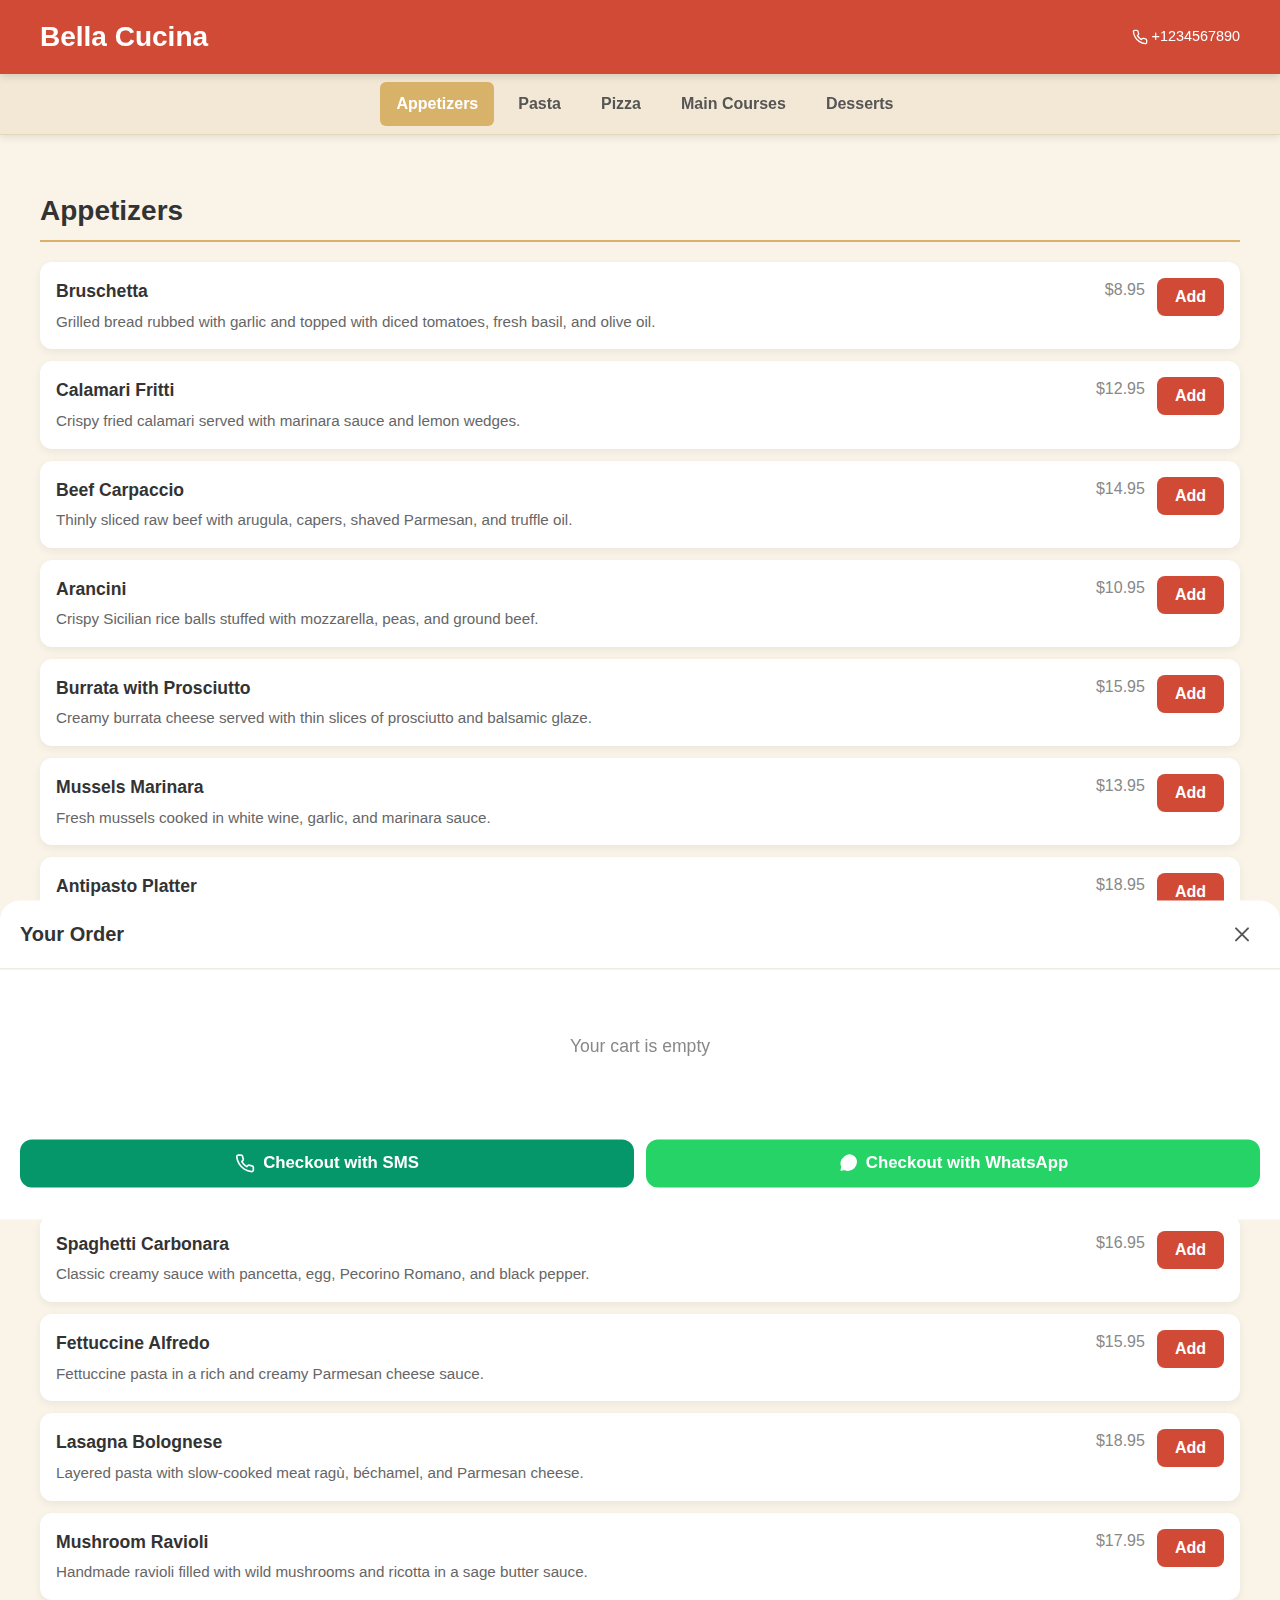
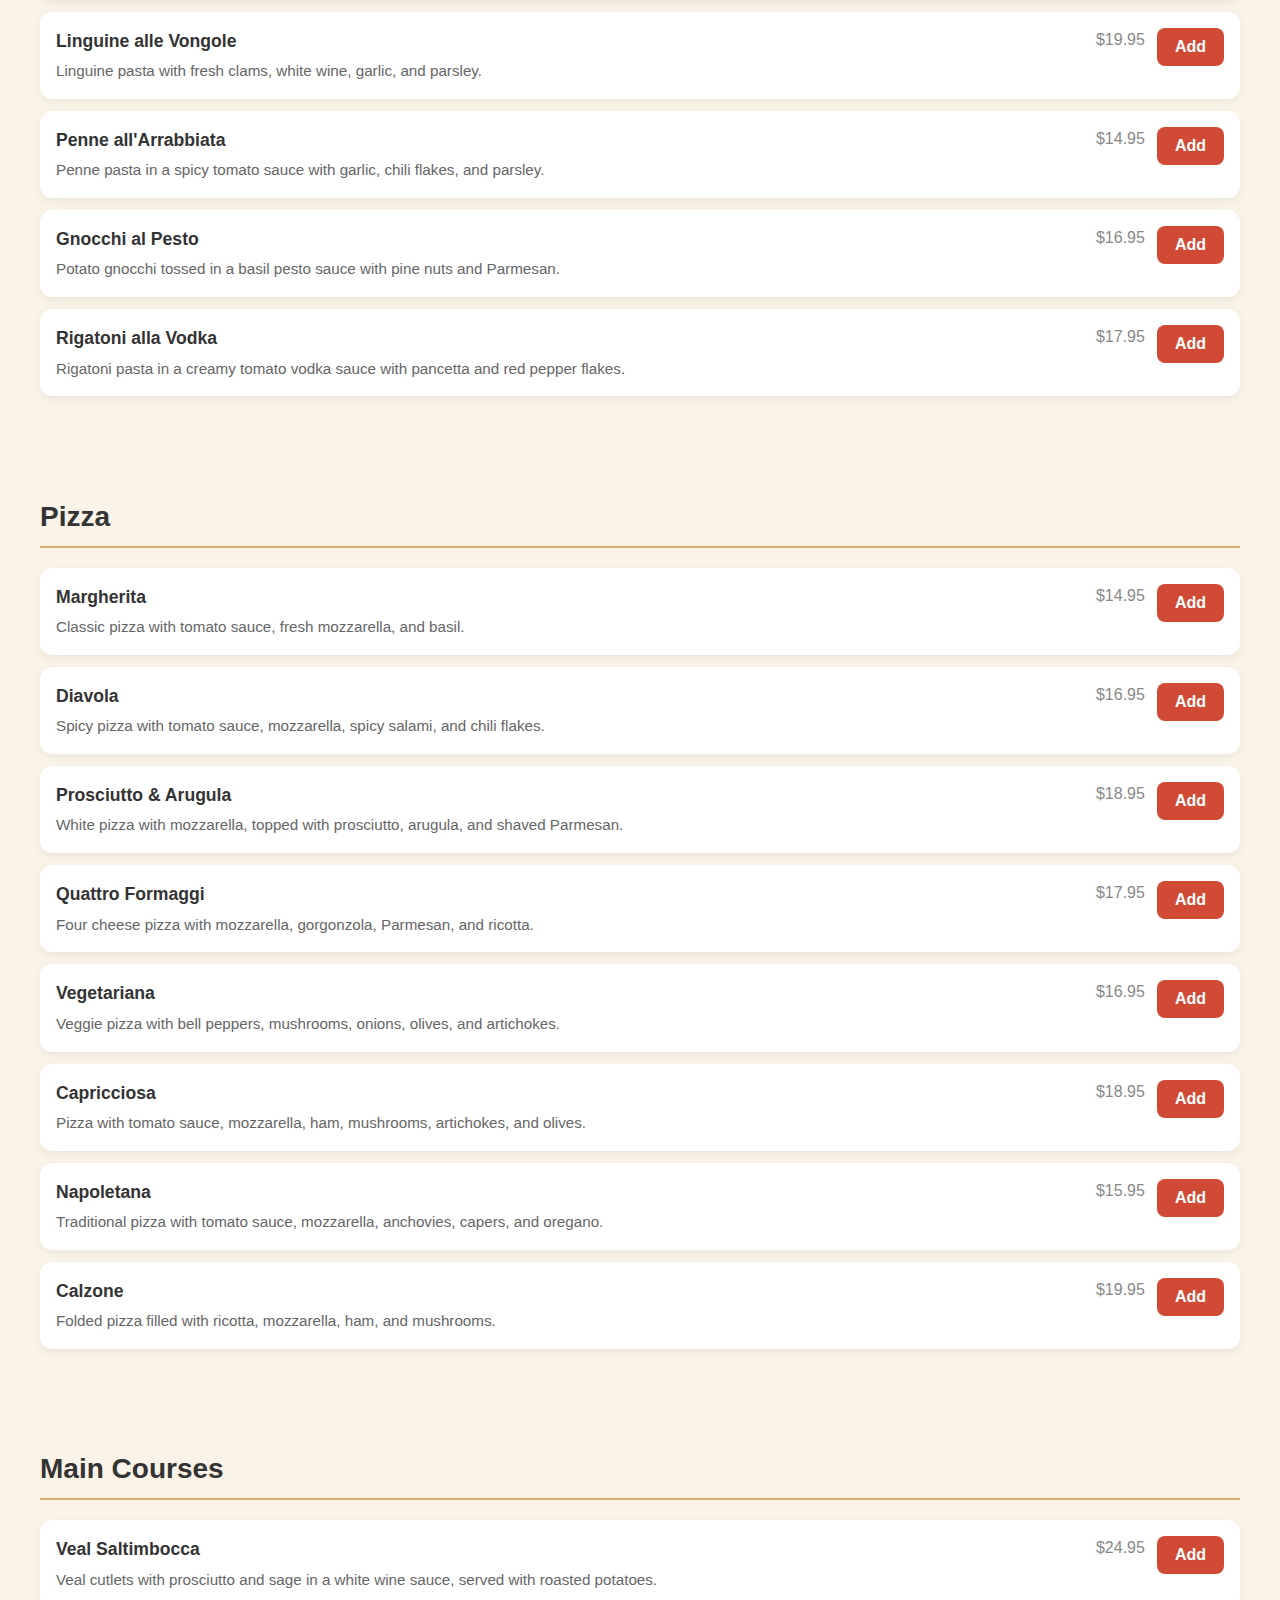
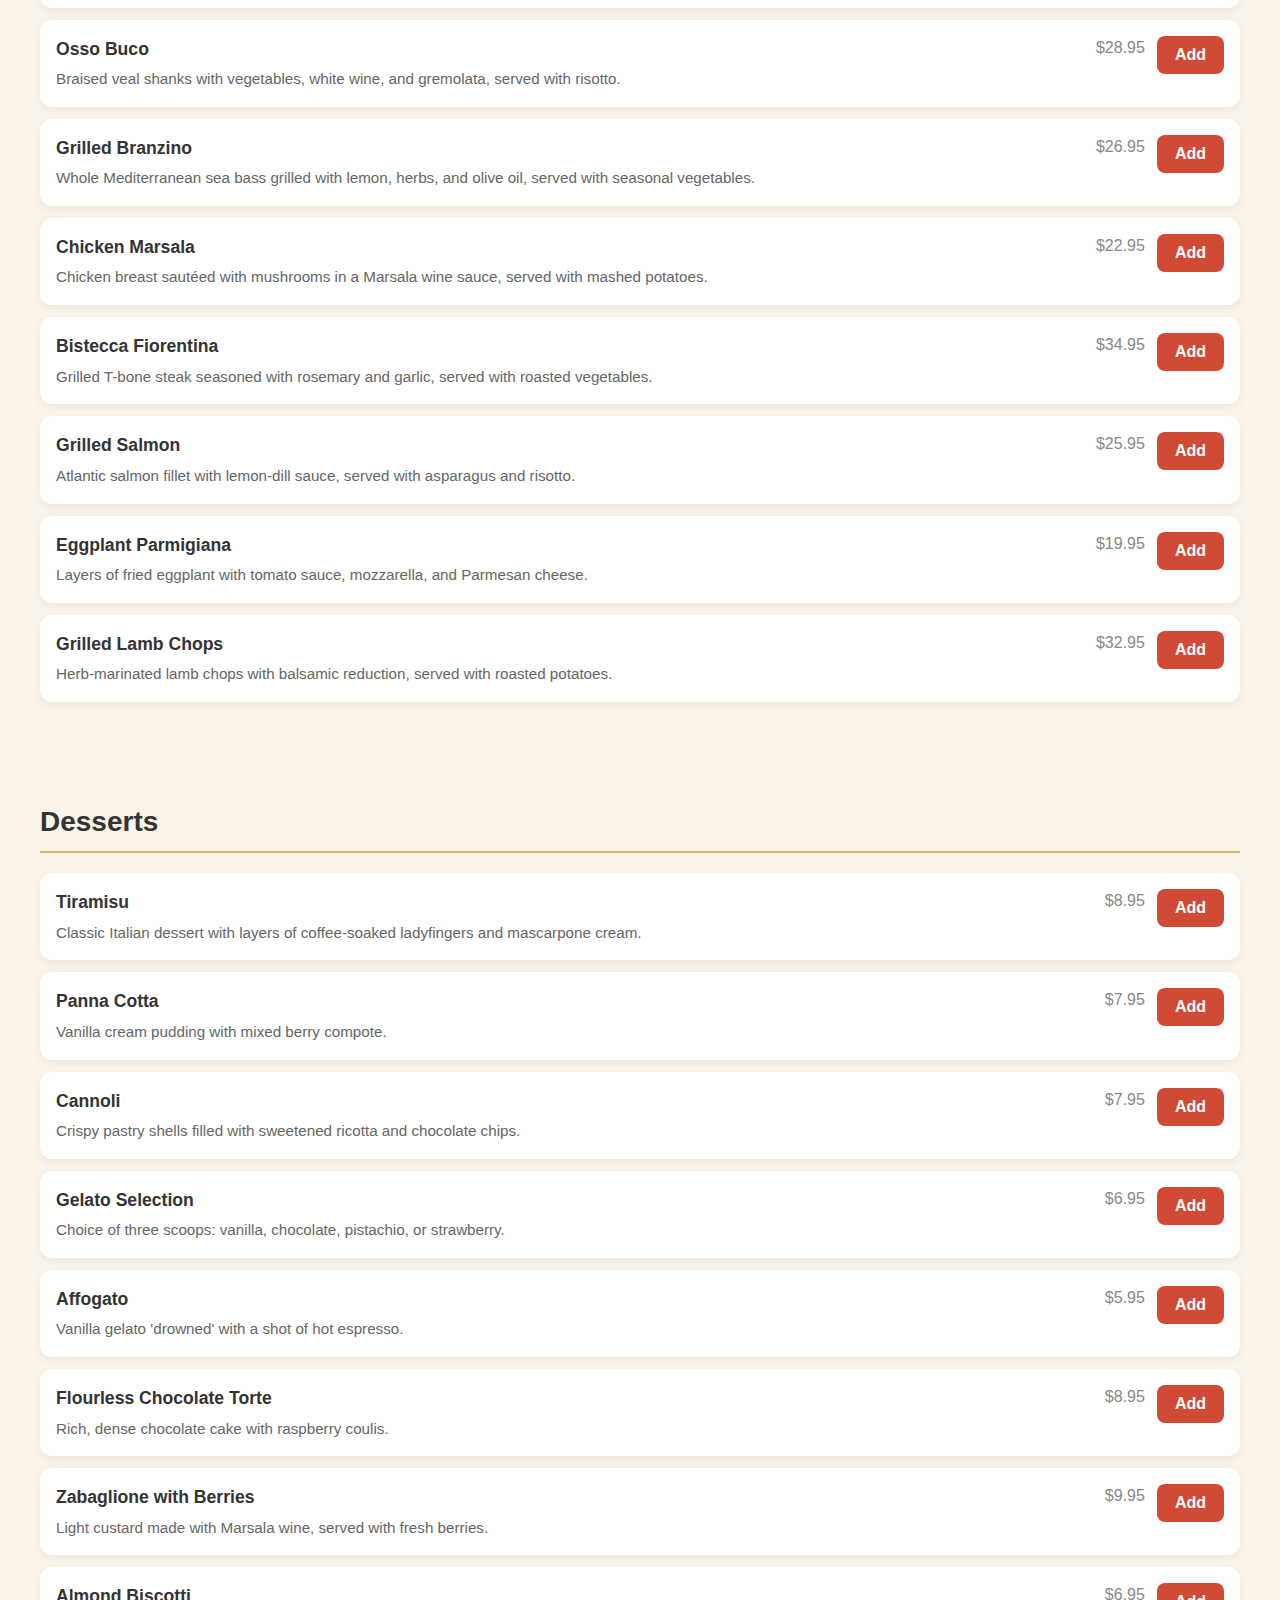
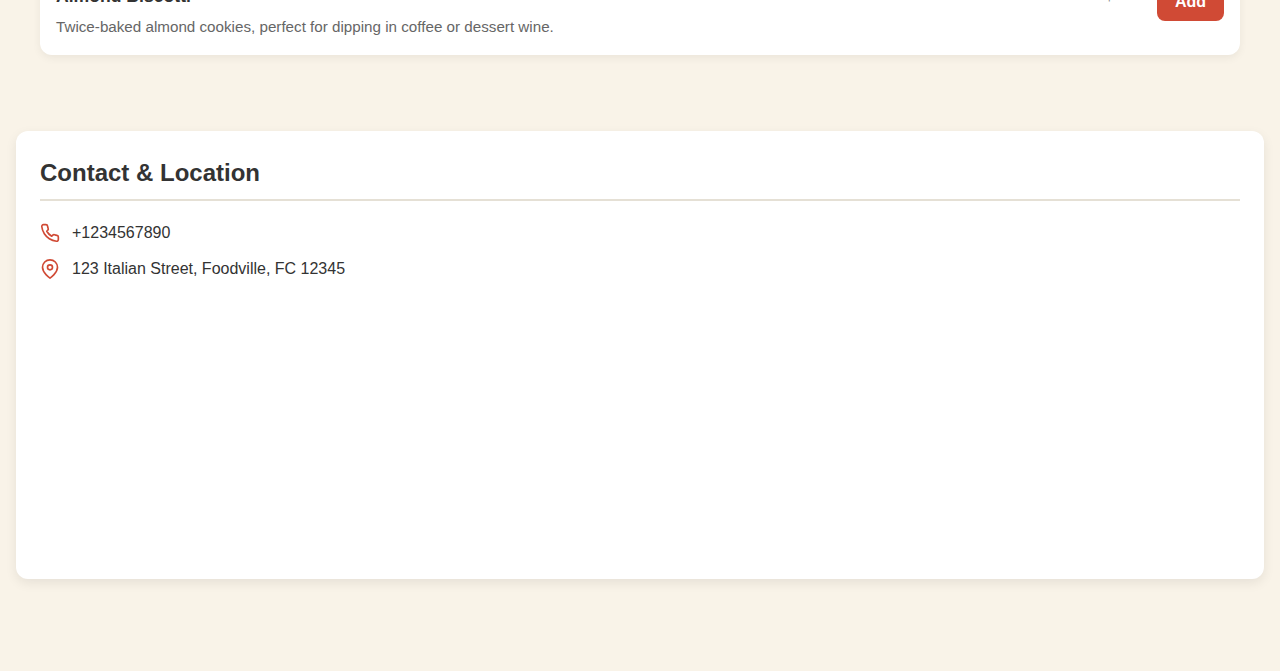
==== commit 91bca3f5: "Fix: Make menu swipable on mobile" ====
--- a/index.html
+++ b/index.html
@@ -57,7 +57,7 @@
       margin-right: 4px;
     }
     
-    /* Navigation styles - FIXED */
+    /* Navigation styles - IMPROVED for mobile */
     .menu-nav {
       background-color: #F2E8D5;
       position: sticky;
@@ -65,41 +65,92 @@
       z-index: 40;
       box-shadow: 0 2px 8px rgba(0, 0, 0, 0.1);
       border-bottom: 1px solid #E6D7B8;
-      padding: 0 10px;
+      padding: 0;
       width: 100%;
+      overflow: hidden;
       box-sizing: border-box;
     }
     
-    .menu-nav-list {
-      display: flex;
-      list-style: none;
-      margin: 0;
-      padding: 8px 0;
+    .menu-nav-container {
+      position: relative;
+      width: 100%;
       overflow-x: auto;
       -webkit-overflow-scrolling: touch;
       scrollbar-width: none; /* Firefox */
       -ms-overflow-style: none; /* IE and Edge */
-    }
-    
-    .menu-nav-list::-webkit-scrollbar {
+      padding: 0 5px;
+    }
+    
+    .menu-nav-container::-webkit-scrollbar {
       display: none; /* Chrome, Safari, Opera */
     }
     
+    .menu-nav-list {
+      display: inline-flex;
+      list-style: none;
+      margin: 0;
+      padding: 8px 0;
+      white-space: nowrap;
+      min-width: max-content;
+    }
+    
     .menu-nav-item {
-      padding: 8px 16px;
-      font-weight: 500;
+      padding: 10px 16px;
+      font-weight: 600;
       cursor: pointer;
       position: relative;
       white-space: nowrap;
       transition: all 0.2s ease;
       color: #555;
-      border-radius: 4px;
+      border-radius: 6px;
+      margin: 0 4px;
+      user-select: none;
+      -webkit-tap-highlight-color: transparent;
     }
     
     .menu-nav-item.active {
       color: white;
       background-color: #D9B26A;
       font-weight: 600;
+    }
+
+    /* Mobile indicator arrows */
+    .nav-indicators {
+      position: absolute;
+      top: 0;
+      bottom: 0;
+      width: 100%;
+      pointer-events: none;
+      z-index: 41;
+      display: none;
+    }
+    
+    .nav-indicator {
+      position: absolute;
+      top: 0;
+      height: 100%;
+      width: 40px;
+      display: flex;
+      align-items: center;
+      justify-content: center;
+      background: linear-gradient(90deg, transparent, rgba(242, 232, 213, 0.9));
+      opacity: 0;
+      transition: opacity 0.3s ease;
+    }
+    
+    .nav-indicator.left {
+      left: 0;
+      background: linear-gradient(270deg, transparent, rgba(242, 232, 213, 0.9));
+    }
+    
+    .nav-indicator.right {
+      right: 0;
+    }
+    
+    .nav-indicator-icon {
+      width: 24px;
+      height: 24px;
+      fill: #555;
     }
     
     /* Menu section styles */
@@ -154,8 +205,8 @@
     }
     
     .item-price {
-      font-weight: 300; /* Changed from 600 to 300 - thinner weight */
-      color: #888; /* Changed from #D04A35 to #888 - lighter color */
+      font-weight: 300;
+      color: #888;
       margin-left: 8px;
     }
     
@@ -173,19 +224,25 @@
     }
     
     .add-button {
-      padding: 8px 16px;
+      padding: 10px 18px;
       background-color: #D04A35;
       color: white;
       border: none;
       border-radius: 8px;
-      font-weight: 500;
+      font-weight: 600;
       cursor: pointer;
       transition: background-color 0.2s ease;
       margin-left: 12px;
+      font-size: 1rem;
+      min-width: 65px;
     }
     
     .add-button:hover {
       background-color: #B83A28;
+    }
+    
+    .add-button:active {
+      transform: scale(0.95);
     }
     
     .add-button.in-cart {
@@ -278,10 +335,15 @@
       font-weight: 600;
       cursor: pointer;
       transition: background-color 0.2s ease;
+      font-size: 1.1rem;
     }
     
     .cart-button-inner:hover {
       background-color: rgba(255, 255, 255, 0.1);
+    }
+    
+    .cart-button-inner:active {
+      background-color: rgba(0, 0, 0, 0.1);
     }
     
     .cart-icon {
@@ -357,6 +419,10 @@
       background-color: #f1f1f1;
     }
     
+    .close-button:active {
+      background-color: #e0e0e0;
+    }
+    
     .cart-items {
       flex: 1;
       overflow-y: auto;
@@ -400,8 +466,8 @@
     }
     
     .quantity-button {
-      width: 28px;
-      height: 28px;
+      width: 32px;
+      height: 32px;
       display: flex;
       align-items: center;
       justify-content: center;
@@ -418,6 +484,11 @@
       background-color: #e0e0e0;
     }
     
+    .quantity-button:active {
+      background-color: #d0d0d0;
+      transform: scale(0.95);
+    }
+    
     .cart-item-quantity span {
       margin: 0 8px;
       width: 20px;
@@ -453,6 +524,7 @@
       align-items: center;
       justify-content: center;
       transition: background-color 0.2s ease;
+      font-size: 1.05rem;
     }
     
     .checkout-button {
@@ -464,6 +536,11 @@
       background-color: #047857;
     }
     
+    .checkout-button:active {
+      background-color: #036644;
+      transform: scale(0.98);
+    }
+    
     .whatsapp-button {
       background-color: #25D366;
       color: white;
@@ -471,6 +548,11 @@
     
     .whatsapp-button:hover {
       background-color: #1fb959;
+    }
+    
+    .whatsapp-button:active {
+      background-color: #18a64d;
+      transform: scale(0.98);
     }
     
     .checkout-button svg,
@@ -534,7 +616,7 @@
     .receipt-close {
       position: absolute;
       top: 16px;
-      right: 16;
+      right: 16px;
       background: none;
       border: none;
       cursor: pointer;
@@ -548,6 +630,10 @@
     
     .receipt-close:hover {
       background-color: #f1f1f1;
+    }
+    
+    .receipt-close:active {
+      background-color: #e0e0e0;
     }
     
     .receipt-body {
@@ -632,6 +718,10 @@
       background-color: #047857;
     }
     
+    .receipt-sms:active {
+      background-color: #036644;
+    }
+    
     .receipt-whatsapp {
       background-color: #25D366;
       color: white;
@@ -641,15 +731,19 @@
       background-color: #1fb959;
     }
     
+    .receipt-whatsapp:active {
+      background-color: #18a64d;
+    }
+    
     /* Improved Responsive Design */
     @media (max-width: 480px) {
       .restaurant-name {
-        font-size: 1.25rem;
+        font-size: 1.3rem;
       }
       
       .menu-nav-item {
-        padding: 6px 12px;
-        font-size: 0.9rem;
+        padding: 8px 14px;
+        font-size: 0.95rem;
       }
       
       .section-title {
@@ -657,11 +751,34 @@
       }
       
       .item-name {
-        font-size: 1rem;
+        font-size: 1.05rem;
+      }
+      
+      .item-description {
+        font-size: 0.9rem;
+      }
+      
+      .add-button {
+        font-size: 0.95rem;
+        padding: 8px 15px;
       }
       
       .cart-actions {
         flex-direction: column;
+      }
+      
+      .cart-button-inner {
+        font-size: 1rem;
+        padding: 14px 20px;
+      }
+      
+      .checkout-button, 
+      .whatsapp-button {
+        font-size: 1rem;
+      }
+      
+      .nav-indicators {
+        display: block;
       }
     }
     
@@ -690,6 +807,33 @@
       .checkout-button,
       .whatsapp-button {
         flex: 1;
+      }
+      
+      .menu-nav-container {
+        display: flex;
+        justify-content: center;
+      }
+      
+      .menu-nav-list {
+        min-width: unset;
+        width: auto;
+        justify-content: center;
+      }
+    }
+    
+    /* Touch feedback improvements */
+    @media (hover: none) {
+      .menu-item:active {
+        transform: translateY(-1px);
+        box-shadow: 0 4px 8px rgba(0, 0, 0, 0.07);
+      }
+      
+      .menu-nav-item:active {
+        background-color: rgba(217, 178, 106, 0.2);
+      }
+      
+      .menu-nav-item.active:active {
+        background-color: #c9a260;
       }
     }
   </style>
@@ -708,9 +852,23 @@
   </header>
   
   <nav class="menu-nav">
-    <ul class="menu-nav-list" id="menuNavList">
-      <!-- Will be populated by JavaScript -->
-    </ul>
+    <div class="menu-nav-container" id="menuNavContainer">
+      <ul class="menu-nav-list" id="menuNavList">
+        <!-- Will be populated by JavaScript -->
+      </ul>
+    </div>
+    <div class="nav-indicators">
+      <div class="nav-indicator left" id="navLeft">
+        <svg class="nav-indicator-icon" viewBox="0 0 24 24" fill="none" xmlns="http://www.w3.org/2000/svg">
+          <path d="M15 19L8 12L15 5" stroke="currentColor" stroke-width="2" stroke-linecap="round" stroke-linejoin="round"/>
+        </svg>
+      </div>
+      <div class="nav-indicator right" id="navRight">
+        <svg class="nav-indicator-icon" viewBox="0 0 24 24" fill="none" xmlns="http://www.w3.org/2000/svg">
+          <path d="M9 5L16 12L9 19" stroke="currentColor" stroke-width="2" stroke-linecap="round" stroke-linejoin="round"/>
+        </svg>
+      </div>
+    </div>
   </nav>
   
   <main>
@@ -1082,6 +1240,7 @@
     let cart = [];
     
     // DOM Elements
+    const menuNavContainer = document.getElementById('menuNavContainer');
     const menuNavList = document.getElementById('menuNavList');
     const menuSections = document.getElementById('menuSections');
     const cartButton = document.getElementById('cartButton');
@@ -1094,6 +1253,8 @@
     const closeCartButton = document.getElementById('closeCartButton');
     const checkoutButton = document.getElementById('checkoutButton');
     const whatsappButton = document.getElementById('whatsappButton');
+    const navLeft = document.getElementById('navLeft');
+    const navRight = document.getElementById('navRight');
     
     // Render menu navigation
     function renderMenuNav() {
@@ -1112,11 +1273,14 @@
           // Scroll to the section
           const targetSection = document.getElementById(section.id);
           if (targetSection) {
-            targetSection.scrollIntoView({ behavior: 'smooth' });
+            targetSection.scrollIntoView({ behavior: 'smooth', block: 'start' });
           }
         });
         menuNavList.appendChild(li);
       });
+      
+      // Update navigation indicators after rendering
+      updateNavIndicators();
     }
     
     // Render menu sections
@@ -1350,6 +1514,85 @@
       closeCart();
     }
     
+    // Update navigation indicators based on scroll position
+    function updateNavIndicators() {
+      const navContainer = document.getElementById('menuNavContainer');
+      const navLeft = document.getElementById('navLeft');
+      const navRight = document.getElementById('navRight');
+      
+      if (!navContainer || !navLeft || !navRight) return;
+      
+      // Show indicators if scrollable
+      if (navContainer.scrollWidth > navContainer.clientWidth) {
+        // Check if scrolled to left edge
+        if (navContainer.scrollLeft <= 10) {
+          navLeft.style.opacity = "0";
+        } else {
+          navLeft.style.opacity = "1";
+        }
+        
+        // Check if scrolled to right edge
+        if (navContainer.scrollLeft >= navContainer.scrollWidth - navContainer.clientWidth - 10) {
+          navRight.style.opacity = "0";
+        } else {
+          navRight.style.opacity = "1";
+        }
+      } else {
+        // Not scrollable, hide both indicators
+        navLeft.style.opacity = "0";
+        navRight.style.opacity = "0";
+      }
+    }
+    
+    // Handle mobile touch scrolling for menu navigation
+    function setupTouchNavigation() {
+      const navContainer = document.getElementById('menuNavContainer');
+      
+      if (!navContainer) return;
+      
+      let startX, startScrollLeft, isDown = false;
+      
+      navContainer.addEventListener('touchstart', (e) => {
+        isDown = true;
+        startX = e.touches[0].pageX - navContainer.offsetLeft;
+        startScrollLeft = navContainer.scrollLeft;
+      });
+      
+      navContainer.addEventListener('touchend', () => {
+        isDown = false;
+      });
+      
+      navContainer.addEventListener('touchcancel', () => {
+        isDown = false;
+      });
+      
+      navContainer.addEventListener('touchmove', (e) => {
+        if (!isDown) return;
+        e.preventDefault();
+        const x = e.touches[0].pageX - navContainer.offsetLeft;
+        const walk = (x - startX) * 1.5; // Scroll speed multiplier
+        navContainer.scrollLeft = startScrollLeft - walk;
+        updateNavIndicators();
+      });
+      
+      // Add scroll listeners to update indicators
+      navContainer.addEventListener('scroll', () => {
+        updateNavIndicators();
+      });
+      
+      // Manually scroll left/right when indicators are clicked
+      const navLeftBtn = document.getElementById('navLeft');
+      const navRightBtn = document.getElementById('navRight');
+      
+      navLeftBtn.addEventListener('click', () => {
+        navContainer.scrollBy({ left: -150, behavior: 'smooth' });
+      });
+      
+      navRightBtn.addEventListener('click', () => {
+        navContainer.scrollBy({ left: 150, behavior: 'smooth' });
+      });
+    }
+    
     // Event listeners
     cartButton.addEventListener('click', openCart);
     cartOverlay.addEventListener('click', closeCart);
@@ -1361,6 +1604,7 @@
     renderMenuNav();
     renderMenuSections();
     updateUI();
+    setupTouchNavigation();
     
     // Improved scroll handling with IntersectionObserver for better performance
     const observerOptions = {
@@ -1387,6 +1631,24 @@
           document.querySelectorAll('.menu-nav-item').forEach(item => {
             if (item.getAttribute('data-section') === sectionId) {
               item.classList.add('active');
+              
+              // Center the active menu item in the navigation
+              const navContainer = document.getElementById('menuNavContainer');
+              const activeItem = item;
+              if (navContainer && activeItem) {
+                const containerWidth = navContainer.offsetWidth;
+                const itemLeft = activeItem.offsetLeft;
+                const itemWidth = activeItem.offsetWidth;
+                
+                // Calculate the position to center the item
+                const scrollLeft = itemLeft - (containerWidth / 2) + (itemWidth / 2);
+                
+                // Smooth scroll to the position
+                navContainer.scrollTo({
+                  left: scrollLeft,
+                  behavior: 'smooth'
+                });
+              }
             } else {
               item.classList.remove('active');
             }
@@ -1403,7 +1665,19 @@
       document.querySelectorAll('.menu-section').forEach(section => {
         observer.observe(section);
       });
+      
+      updateNavIndicators();
+      
+      // Ensure the navigation is scrollable horizontally on mobile
+      const menuNavContainer = document.getElementById('menuNavContainer');
+      if (menuNavContainer) {
+        menuNavContainer.style.overflowX = 'auto';
+        menuNavContainer.style.WebkitOverflowScrolling = 'touch';
+      }
     });
+    
+    // Update navigation indicators on window resize
+    window.addEventListener('resize', updateNavIndicators);
   </script>
 </body>
 </html>
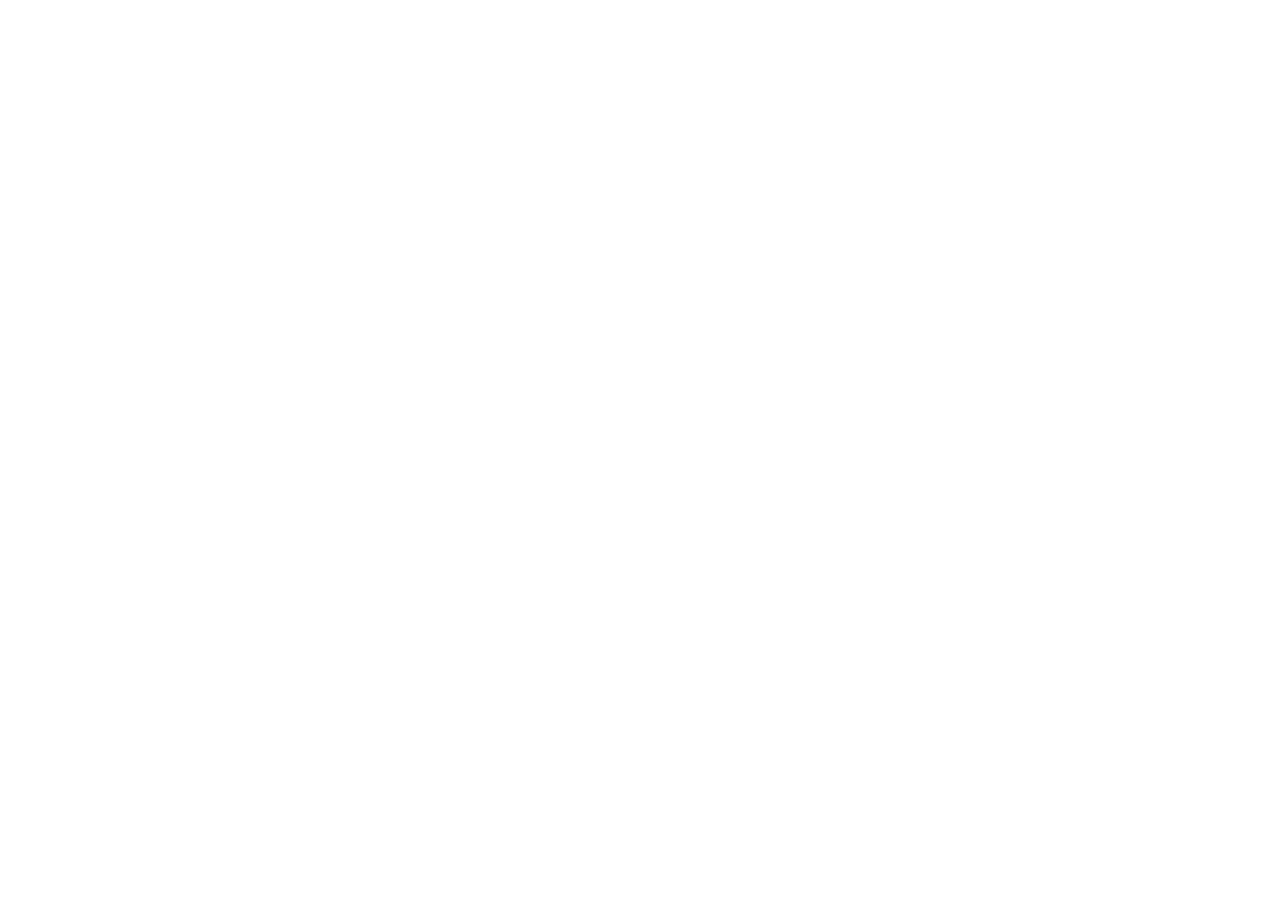
==== commit 3ca1ddb7: "Fix: Navigation issues" ====
--- a/index.html
+++ b/index.html
@@ -1,1683 +1,13 @@
 
 <!DOCTYPE html>
 <html lang="en">
-<head>
-  <meta charset="UTF-8">
-  <meta name="viewport" content="width=device-width, initial-scale=1.0">
-  <title>Bella Cucina - Order Menu</title>
-  <style>
-    /* Base styles */
-    body {
-      font-family: -apple-system, BlinkMacSystemFont, 'Segoe UI', Roboto, Oxygen, Ubuntu, Cantarell, 'Open Sans', 'Helvetica Neue', sans-serif;
-      margin: 0;
-      padding: 0;
-      background-color: #F9F3E8;
-      color: #333;
-      line-height: 1.5;
-      padding-bottom: 60px; /* Add padding to the bottom to account for the sticky footer */
-    }
-    
-    /* Header styles */
-    header {
-      background-color: #D04A35;
-      color: white;
-      position: sticky;
-      top: 0;
-      z-index: 50;
-      box-shadow: 0 2px 8px rgba(0, 0, 0, 0.15);
-    }
-    
-    .header-content {
-      padding: 12px 16px;
-      max-width: 1200px;
-      margin: 0 auto;
-      display: flex;
-      justify-content: space-between;
-      align-items: center;
-    }
-    
-    .restaurant-name {
-      margin: 0;
-      font-size: 1.5rem;
-      font-weight: 700;
-    }
-    
-    .phone-link {
-      display: flex;
-      align-items: center;
-      color: white;
-      text-decoration: none;
-      font-size: 0.9rem;
-      font-weight: 500;
-    }
-    
-    .phone-icon {
-      width: 16px;
-      height: 16px;
-      margin-right: 4px;
-    }
-    
-    /* Navigation styles - IMPROVED for mobile */
-    .menu-nav {
-      background-color: #F2E8D5;
-      position: sticky;
-      top: 48px;
-      z-index: 40;
-      box-shadow: 0 2px 8px rgba(0, 0, 0, 0.1);
-      border-bottom: 1px solid #E6D7B8;
-      padding: 0;
-      width: 100%;
-      overflow: hidden;
-      box-sizing: border-box;
-    }
-    
-    .menu-nav-container {
-      position: relative;
-      width: 100%;
-      overflow-x: auto;
-      -webkit-overflow-scrolling: touch;
-      scrollbar-width: none; /* Firefox */
-      -ms-overflow-style: none; /* IE and Edge */
-      padding: 0 5px;
-    }
-    
-    .menu-nav-container::-webkit-scrollbar {
-      display: none; /* Chrome, Safari, Opera */
-    }
-    
-    .menu-nav-list {
-      display: inline-flex;
-      list-style: none;
-      margin: 0;
-      padding: 8px 0;
-      white-space: nowrap;
-      min-width: max-content;
-    }
-    
-    .menu-nav-item {
-      padding: 10px 16px;
-      font-weight: 600;
-      cursor: pointer;
-      position: relative;
-      white-space: nowrap;
-      transition: all 0.2s ease;
-      color: #555;
-      border-radius: 6px;
-      margin: 0 4px;
-      user-select: none;
-      -webkit-tap-highlight-color: transparent;
-    }
-    
-    .menu-nav-item.active {
-      color: white;
-      background-color: #D9B26A;
-      font-weight: 600;
-    }
-
-    /* Mobile indicator arrows */
-    .nav-indicators {
-      position: absolute;
-      top: 0;
-      bottom: 0;
-      width: 100%;
-      pointer-events: none;
-      z-index: 41;
-      display: none;
-    }
-    
-    .nav-indicator {
-      position: absolute;
-      top: 0;
-      height: 100%;
-      width: 40px;
-      display: flex;
-      align-items: center;
-      justify-content: center;
-      background: linear-gradient(90deg, transparent, rgba(242, 232, 213, 0.9));
-      opacity: 0;
-      transition: opacity 0.3s ease;
-    }
-    
-    .nav-indicator.left {
-      left: 0;
-      background: linear-gradient(270deg, transparent, rgba(242, 232, 213, 0.9));
-    }
-    
-    .nav-indicator.right {
-      right: 0;
-    }
-    
-    .nav-indicator-icon {
-      width: 24px;
-      height: 24px;
-      fill: #555;
-    }
-    
-    /* Menu section styles */
-    .menu-section {
-      padding: 24px 16px;
-      scroll-margin-top: 120px;
-      max-width: 1200px;
-      margin: 0 auto;
-    }
-    
-    .section-title {
-      font-size: 1.5rem;
-      margin-bottom: 20px;
-      padding-bottom: 8px;
-      border-bottom: 2px solid #D9B26A;
-      color: #333;
-    }
-    
-    .menu-item {
-      display: flex;
-      justify-content: space-between;
-      align-items: flex-start;
-      padding: 16px;
-      margin-bottom: 12px;
-      background-color: white;
-      border-radius: 12px;
-      box-shadow: 0 3px 8px rgba(0, 0, 0, 0.06);
-      transition: transform 0.2s ease, box-shadow 0.2s ease;
-    }
-    
-    .menu-item:hover {
-      transform: translateY(-3px);
-      box-shadow: 0 6px 12px rgba(0, 0, 0, 0.09);
-    }
-    
-    .item-info {
-      flex: 1;
-    }
-    
-    .item-name-container {
-      display: flex;
-      justify-content: space-between;
-      align-items: flex-start;
-      margin-bottom: 6px;
-    }
-    
-    .item-name {
-      margin: 0;
-      font-size: 1.1rem;
-      font-weight: 600;
-      color: #333;
-    }
-    
-    .item-price {
-      font-weight: 300;
-      color: #888;
-      margin-left: 8px;
-    }
-    
-    .item-description {
-      color: #666;
-      font-size: 0.95rem;
-      margin: 0;
-    }
-    
-    .item-quantity {
-      margin-left: 6px;
-      font-size: 0.9rem;
-      color: #D04A35;
-      font-weight: 600;
-    }
-    
-    .add-button {
-      padding: 10px 18px;
-      background-color: #D04A35;
-      color: white;
-      border: none;
-      border-radius: 8px;
-      font-weight: 600;
-      cursor: pointer;
-      transition: background-color 0.2s ease;
-      margin-left: 12px;
-      font-size: 1rem;
-      min-width: 65px;
-    }
-    
-    .add-button:hover {
-      background-color: #B83A28;
-    }
-    
-    .add-button:active {
-      transform: scale(0.95);
-    }
-    
-    .add-button.in-cart {
-      background-color: #43A047;
-    }
-    
-    .add-button.in-cart:hover {
-      background-color: #388E3C;
-    }
-    
-    /* Location styles */
-    .location-info {
-      background-color: white;
-      border-radius: 12px;
-      padding: 24px;
-      margin: 32px 16px;
-      box-shadow: 0 4px 12px rgba(0, 0, 0, 0.08);
-      max-width: 1200px;
-      margin-left: auto;
-      margin-right: auto;
-    }
-    
-    .location-title {
-      font-size: 1.5rem;
-      margin-top: 0;
-      margin-bottom: 20px;
-      padding-bottom: 8px;
-      border-bottom: 2px solid #E5E0D5;
-      color: #333;
-    }
-    
-    .contact-info {
-      display: flex;
-      flex-direction: column;
-      gap: 12px;
-      margin-bottom: 24px;
-    }
-    
-    .contact-info a,
-    .contact-info div {
-      display: flex;
-      align-items: center;
-      color: #333;
-      text-decoration: none;
-      font-size: 1rem;
-    }
-    
-    .contact-info svg {
-      margin-right: 12px;
-      color: #D04A35;
-      flex-shrink: 0;
-    }
-    
-    .map-container {
-      height: 250px;
-      border-radius: 8px;
-      overflow: hidden;
-    }
-    
-    .map-container iframe {
-      width: 100%;
-      height: 100%;
-      border: none;
-    }
-    
-    /* Cart button styles - Modified to be a sticky footer */
-    .cart-button {
-      position: fixed;
-      bottom: 0;
-      left: 0;
-      right: 0;
-      z-index: 30;
-      background-color: #D9B26A;
-      box-shadow: 0 -2px 10px rgba(0, 0, 0, 0.1);
-    }
-    
-    .cart-button.empty {
-      display: none;
-    }
-    
-    .cart-button-inner {
-      display: flex;
-      align-items: center;
-      justify-content: center;
-      width: 100%;
-      background-color: transparent;
-      color: white;
-      padding: 16px 24px;
-      border: none;
-      font-weight: 600;
-      cursor: pointer;
-      transition: background-color 0.2s ease;
-      font-size: 1.1rem;
-    }
-    
-    .cart-button-inner:hover {
-      background-color: rgba(255, 255, 255, 0.1);
-    }
-    
-    .cart-button-inner:active {
-      background-color: rgba(0, 0, 0, 0.1);
-    }
-    
-    .cart-icon {
-      width: 20px;
-      height: 20px;
-      margin-right: 8px;
-    }
-    
-    /* Cart sheet styles */
-    .cart-overlay {
-      position: fixed;
-      top: 0;
-      left: 0;
-      width: 100%;
-      height: 100%;
-      background-color: rgba(0, 0, 0, 0.5);
-      z-index: 45;
-      opacity: 0;
-      visibility: hidden;
-      transition: opacity 0.3s ease, visibility 0.3s ease;
-    }
-    
-    .cart-overlay.open {
-      opacity: 1;
-      visibility: visible;
-    }
-    
-    .cart-sheet {
-      position: fixed;
-      bottom: 0;
-      left: 0;
-      width: 100%;
-      max-height: 85vh;
-      background-color: white;
-      border-radius: 20px 20px 0 0;
-      z-index: 50;
-      transform: translateY(100%);
-      transition: transform 0.3s ease;
-      display: flex;
-      flex-direction: column;
-    }
-    
-    .cart-sheet.open {
-      transform: translateY(0);
-    }
-    
-    .cart-header {
-      display: flex;
-      justify-content: space-between;
-      align-items: center;
-      padding: 16px 20px;
-      border-bottom: 1px solid #E5E0D5;
-    }
-    
-    .cart-title {
-      margin: 0;
-      font-size: 1.25rem;
-    }
-    
-    .close-button {
-      background: none;
-      border: none;
-      cursor: pointer;
-      color: #555;
-      padding: 6px;
-      border-radius: 50%;
-      display: flex;
-      align-items: center;
-      justify-content: center;
-    }
-    
-    .close-button:hover {
-      background-color: #f1f1f1;
-    }
-    
-    .close-button:active {
-      background-color: #e0e0e0;
-    }
-    
-    .cart-items {
-      flex: 1;
-      overflow-y: auto;
-      padding: 16px 20px;
-    }
-    
-    .empty-cart-message {
-      text-align: center;
-      color: #888;
-      padding: 48px 0;
-      font-size: 1.1rem;
-    }
-    
-    .cart-item {
-      display: flex;
-      justify-content: space-between;
-      align-items: center;
-      padding: 12px 0;
-      border-bottom: 1px solid #E5E0D5;
-    }
-    
-    .cart-item-info {
-      flex: 1;
-    }
-    
-    .cart-item-name {
-      font-weight: 500;
-      margin-bottom: 4px;
-    }
-    
-    .cart-item-price {
-      color: #D04A35;
-      font-weight: 600;
-      font-size: 0.9rem;
-    }
-    
-    .cart-item-quantity {
-      display: flex;
-      align-items: center;
-      margin-left: 12px;
-    }
-    
-    .quantity-button {
-      width: 32px;
-      height: 32px;
-      display: flex;
-      align-items: center;
-      justify-content: center;
-      background-color: #f1f1f1;
-      border: none;
-      border-radius: 50%;
-      cursor: pointer;
-      font-size: 1.1rem;
-      font-weight: 600;
-      color: #555;
-    }
-    
-    .quantity-button:hover {
-      background-color: #e0e0e0;
-    }
-    
-    .quantity-button:active {
-      background-color: #d0d0d0;
-      transform: scale(0.95);
-    }
-    
-    .cart-item-quantity span {
-      margin: 0 8px;
-      width: 20px;
-      text-align: center;
-      font-weight: 500;
-    }
-    
-    .cart-total {
-      display: flex;
-      justify-content: space-between;
-      align-items: center;
-      padding: 16px 20px;
-      border-top: 1px solid #E5E0D5;
-      font-size: 1.1rem;
-      font-weight: 700;
-    }
-    
-    .cart-actions {
-      padding: 16px 20px 32px;
-      display: flex;
-      flex-direction: column;
-      gap: 12px;
-    }
-    
-    .checkout-button,
-    .whatsapp-button {
-      padding: 14px;
-      border: none;
-      border-radius: 12px;
-      font-weight: 600;
-      cursor: pointer;
-      display: flex;
-      align-items: center;
-      justify-content: center;
-      transition: background-color 0.2s ease;
-      font-size: 1.05rem;
-    }
-    
-    .checkout-button {
-      background-color: #059669;
-      color: white;
-    }
-    
-    .checkout-button:hover {
-      background-color: #047857;
-    }
-    
-    .checkout-button:active {
-      background-color: #036644;
-      transform: scale(0.98);
-    }
-    
-    .whatsapp-button {
-      background-color: #25D366;
-      color: white;
-    }
-    
-    .whatsapp-button:hover {
-      background-color: #1fb959;
-    }
-    
-    .whatsapp-button:active {
-      background-color: #18a64d;
-      transform: scale(0.98);
-    }
-    
-    .checkout-button svg,
-    .whatsapp-button svg {
-      margin-right: 8px;
-    }
-    
-    /* Receipt styles */
-    .receipt-overlay {
-      position: fixed;
-      top: 0;
-      left: 0;
-      width: 100%;
-      height: 100%;
-      background-color: rgba(0, 0, 0, 0.5);
-      z-index: 55;
-      display: none;
-      opacity: 0;
-      transition: opacity 0.3s ease;
-    }
-    
-    .receipt-overlay.open {
-      display: flex;
-      justify-content: center;
-      align-items: center;
-      opacity: 1;
-    }
-    
-    .receipt {
-      background-color: white;
-      width: 90%;
-      max-width: 400px;
-      border-radius: 16px;
-      box-shadow: 0 8px 24px rgba(0, 0, 0, 0.12);
-      opacity: 0;
-      transform: scale(0.95);
-      transition: opacity 0.3s ease, transform 0.3s ease;
-    }
-    
-    .receipt.open {
-      opacity: 1;
-      transform: scale(1);
-    }
-    
-    .receipt-header {
-      text-align: center;
-      padding: 20px;
-      position: relative;
-    }
-    
-    .receipt-title {
-      margin: 0 0 4px;
-      font-size: 1.5rem;
-    }
-    
-    .receipt-subtitle {
-      margin: 0;
-      color: #666;
-    }
-    
-    .receipt-close {
-      position: absolute;
-      top: 16px;
-      right: 16px;
-      background: none;
-      border: none;
-      cursor: pointer;
-      color: #555;
-      padding: 6px;
-      border-radius: 50%;
-      display: flex;
-      align-items: center;
-      justify-content: center;
-    }
-    
-    .receipt-close:hover {
-      background-color: #f1f1f1;
-    }
-    
-    .receipt-close:active {
-      background-color: #e0e0e0;
-    }
-    
-    .receipt-body {
-      padding: 0 20px;
-    }
-    
-    .receipt-items {
-      border-top: 1px dashed #ddd;
-      padding: 16px 0;
-    }
-    
-    .receipt-item {
-      display: flex;
-      justify-content: space-between;
-      margin-bottom: 8px;
-    }
-    
-    .receipt-item-name {
-      font-size: 0.95rem;
-    }
-    
-    .receipt-item-quantity {
-      color: #666;
-      margin-right: 4px;
-    }
-    
-    .receipt-summary {
-      padding: 16px 0;
-      border-top: 1px dashed #ddd;
-    }
-    
-    .receipt-row {
-      display: flex;
-      justify-content: space-between;
-      margin-bottom: 8px;
-    }
-    
-    .receipt-row.total {
-      font-weight: 700;
-      font-size: 1.1rem;
-    }
-    
-    .receipt-footer {
-      padding: 20px;
-      border-top: 1px dashed #ddd;
-    }
-    
-    .receipt-footer p {
-      margin-top: 0;
-      margin-bottom: 16px;
-      text-align: center;
-      color: #666;
-    }
-    
-    .receipt-buttons {
-      display: flex;
-      justify-content: center;
-    }
-    
-    .receipt-button {
-      display: flex;
-      align-items: center;
-      justify-content: center;
-      padding: 12px 24px;
-      border: none;
-      border-radius: 999px;
-      font-weight: 600;
-      cursor: pointer;
-      transition: background-color 0.2s ease;
-    }
-    
-    .receipt-button svg {
-      margin-right: 8px;
-    }
-    
-    .receipt-sms {
-      background-color: #059669;
-      color: white;
-    }
-    
-    .receipt-sms:hover {
-      background-color: #047857;
-    }
-    
-    .receipt-sms:active {
-      background-color: #036644;
-    }
-    
-    .receipt-whatsapp {
-      background-color: #25D366;
-      color: white;
-    }
-    
-    .receipt-whatsapp:hover {
-      background-color: #1fb959;
-    }
-    
-    .receipt-whatsapp:active {
-      background-color: #18a64d;
-    }
-    
-    /* Improved Responsive Design */
-    @media (max-width: 480px) {
-      .restaurant-name {
-        font-size: 1.3rem;
-      }
-      
-      .menu-nav-item {
-        padding: 8px 14px;
-        font-size: 0.95rem;
-      }
-      
-      .section-title {
-        font-size: 1.3rem;
-      }
-      
-      .item-name {
-        font-size: 1.05rem;
-      }
-      
-      .item-description {
-        font-size: 0.9rem;
-      }
-      
-      .add-button {
-        font-size: 0.95rem;
-        padding: 8px 15px;
-      }
-      
-      .cart-actions {
-        flex-direction: column;
-      }
-      
-      .cart-button-inner {
-        font-size: 1rem;
-        padding: 14px 20px;
-      }
-      
-      .checkout-button, 
-      .whatsapp-button {
-        font-size: 1rem;
-      }
-      
-      .nav-indicators {
-        display: block;
-      }
-    }
-    
-    /* Media queries */
-    @media (min-width: 768px) {
-      .header-content {
-        padding: 16px 24px;
-      }
-      
-      .restaurant-name {
-        font-size: 1.75rem;
-      }
-      
-      .menu-section {
-        padding: 32px;
-      }
-      
-      .section-title {
-        font-size: 1.75rem;
-      }
-      
-      .cart-actions {
-        flex-direction: row;
-      }
-      
-      .checkout-button,
-      .whatsapp-button {
-        flex: 1;
-      }
-      
-      .menu-nav-container {
-        display: flex;
-        justify-content: center;
-      }
-      
-      .menu-nav-list {
-        min-width: unset;
-        width: auto;
-        justify-content: center;
-      }
-    }
-    
-    /* Touch feedback improvements */
-    @media (hover: none) {
-      .menu-item:active {
-        transform: translateY(-1px);
-        box-shadow: 0 4px 8px rgba(0, 0, 0, 0.07);
-      }
-      
-      .menu-nav-item:active {
-        background-color: rgba(217, 178, 106, 0.2);
-      }
-      
-      .menu-nav-item.active:active {
-        background-color: #c9a260;
-      }
-    }
-  </style>
-</head>
-<body>
-  <header>
-    <div class="header-content">
-      <h1 class="restaurant-name">Bella Cucina</h1>
-      <a href="tel:+1234567890" class="phone-link">
-        <svg class="phone-icon" xmlns="http://www.w3.org/2000/svg" viewBox="0 0 24 24" fill="none" stroke="currentColor" stroke-width="2" stroke-linecap="round" stroke-linejoin="round">
-          <path d="M22 16.92v3a2 2 0 0 1-2.18 2 19.79 19.79 0 0 1-8.63-3.07 19.5 19.5 0 0 1-6-6 19.79 19.79 0 0 1-3.07-8.67A2 2 0 0 1 4.11 2h3a2 2 0 0 1 2 1.72 12.84 12.84 0 0 0 .7 2.81 2 2 0 0 1-.45 2.11L8.09 9.91a16 16 0 0 0 6 6l1.27-1.27a2 2 0 0 1 2.11-.45 12.84 12.84 0 0 0 2.81.7A2 2 0 0 1 22 16.92z"></path>
-        </svg>
-        +1234567890
-      </a>
-    </div>
-  </header>
-  
-  <nav class="menu-nav">
-    <div class="menu-nav-container" id="menuNavContainer">
-      <ul class="menu-nav-list" id="menuNavList">
-        <!-- Will be populated by JavaScript -->
-      </ul>
-    </div>
-    <div class="nav-indicators">
-      <div class="nav-indicator left" id="navLeft">
-        <svg class="nav-indicator-icon" viewBox="0 0 24 24" fill="none" xmlns="http://www.w3.org/2000/svg">
-          <path d="M15 19L8 12L15 5" stroke="currentColor" stroke-width="2" stroke-linecap="round" stroke-linejoin="round"/>
-        </svg>
-      </div>
-      <div class="nav-indicator right" id="navRight">
-        <svg class="nav-indicator-icon" viewBox="0 0 24 24" fill="none" xmlns="http://www.w3.org/2000/svg">
-          <path d="M9 5L16 12L9 19" stroke="currentColor" stroke-width="2" stroke-linecap="round" stroke-linejoin="round"/>
-        </svg>
-      </div>
-    </div>
-  </nav>
-  
-  <main>
-    <div class="menu-container">
-      <div id="menuSections">
-        <!-- Will be populated by JavaScript -->
-      </div>
-      
-      <div class="location-info">
-        <h2 class="location-title">Contact & Location</h2>
-        
-        <div class="contact-info">
-          <a href="sms:+1234567890?body=Hello!%20I'd%20like%20to%20place%20an%20order.">
-            <svg xmlns="http://www.w3.org/2000/svg" width="20" height="20" viewBox="0 0 24 24" fill="none" stroke="currentColor" stroke-width="2" stroke-linecap="round" stroke-linejoin="round">
-              <path d="M22 16.92v3a2 2 0 0 1-2.18 2 19.79 19.79 0 0 1-8.63-3.07 19.5 19.5 0 0 1-6-6 19.79 19.79 0 0 1-3.07-8.67A2 2 0 0 1 4.11 2h3a2 2 0 0 1 2 1.72 12.84 12.84 0 0 0 .7 2.81 2 2 0 0 1-.45 2.11L8.09 9.91a16 16 0 0 0 6 6l1.27-1.27a2 2 0 0 1 2.11-.45 12.84 12.84 0 0 0 2.81.7A2 2 0 0 1 22 16.92z"></path>
-            </svg>
-            <span>+1234567890</span>
-          </a>
-          
-          <div>
-            <svg xmlns="http://www.w3.org/2000/svg" width="20" height="20" viewBox="0 0 24 24" fill="none" stroke="currentColor" stroke-width="2" stroke-linecap="round" stroke-linejoin="round">
-              <path d="M21 10c0 7-9 13-9 13s-9-6-9-13a9 9 0 0 1 18 0z"></path>
-              <circle cx="12" cy="10" r="3"></circle>
-            </svg>
-            <span>123 Italian Street, Foodville, FC 12345</span>
-          </div>
-        </div>
-        
-        <div class="map-container">
-          <iframe src="https://www.google.com/maps/embed/v1/place?q=40.7128,-74.0060&key=AIzaSyBFw0Qbyq9zTFTd-tUY6dZWTgaQzuU17R8" allowfullscreen loading="lazy" referrerpolicy="no-referrer-when-downgrade" title="Restaurant Location"></iframe>
-        </div>
-      </div>
-    </div>
-  </main>
-  
-  <div class="cart-button empty" id="cartButton">
-    <button class="cart-button-inner">
-      <svg class="cart-icon" xmlns="http://www.w3.org/2000/svg" viewBox="0 0 24 24" fill="none" stroke="currentColor" stroke-width="2" stroke-linecap="round" stroke-linejoin="round">
-        <circle cx="9" cy="21" r="1"></circle>
-        <circle cx="20" cy="21" r="1"></circle>
-        <path d="M1 1h4l2.68 13.39a2 2 0 0 0 2 1.61h9.72a2 2 0 0 0 2-1.61L23 6H6"></path>
-      </svg>
-      <span id="cartButtonText">View Cart (0)</span>
-    </button>
-  </div>
-  
-  <div class="cart-overlay" id="cartOverlay"></div>
-  
-  <div class="cart-sheet" id="cartSheet">
-    <div class="cart-header">
-      <h2 class="cart-title">Your Order</h2>
-      <button class="close-button" id="closeCartButton">
-        <svg xmlns="http://www.w3.org/2000/svg" width="24" height="24" viewBox="0 0 24 24" fill="none" stroke="currentColor" stroke-width="2" stroke-linecap="round" stroke-linejoin="round">
-          <line x1="18" y1="6" x2="6" y2="18"></line>
-          <line x1="6" y1="6" x2="18" y2="18"></line>
-        </svg>
-      </button>
-    </div>
-    
-    <div id="cartItems" class="cart-items">
-      <!-- Will be populated by JavaScript -->
-    </div>
-    
-    <div id="cartTotal" class="cart-total" style="display: none;">
-      <span>Total:</span>
-      <span id="cartTotalAmount">$0.00</span>
-    </div>
-    
-    <div class="cart-actions">
-      <button class="checkout-button" id="checkoutButton">
-        <svg xmlns="http://www.w3.org/2000/svg" width="20" height="20" viewBox="0 0 24 24" fill="none" stroke="currentColor" stroke-width="2" stroke-linecap="round" stroke-linejoin="round">
-          <path d="M22 16.92v3a2 2 0 0 1-2.18 2 19.79 19.79 0 0 1-8.63-3.07 19.5 19.5 0 0 1-6-6 19.79 19.79 0 0 1-3.07-8.67A2 2 0 0 1 4.11 2h3a2 2 0 0 1 2 1.72 12.84 12.84 0 0 0 .7 2.81 2 2 0 0 1-.45 2.11L8.09 9.91a16 16 0 0 0 6 6l1.27-1.27a2 2 0 0 1 2.11-.45 12.84 12.84 0 0 0 2.81.7A2 2 0 0 1 22 16.92z"></path>
-        </svg>
-        Checkout with SMS
-      </button>
-      <button class="whatsapp-button" id="whatsappButton">
-        <svg xmlns="http://www.w3.org/2000/svg" width="20" height="20" viewBox="0 0 24 24" fill="currentColor">
-          <path d="M17.6 6.31999C16.8669 5.58141 15.9943 4.99596 15.033 4.59767C14.0716 4.19938 13.0406 3.99602 12 3.99999C10.6089 4.00277 9.24248 4.36599 8.03271 5.04806C6.82294 5.73013 5.8093 6.70673 5.091 7.89999C4.37271 9.09324 3.97843 10.4549 3.94785 11.8455C3.91728 13.236 4.25165 14.6148 4.92 15.84L4 20L8.2 19.08C9.35975 19.6917 10.6629 20.0028 11.98 20C14.5804 19.9968 17.0732 18.9375 18.9203 17.0771C20.7675 15.2167 21.8093 12.7172 21.8 10.12C21.8 9.06698 21.5959 8.02511 21.1962 7.05223C20.7965 6.07934 20.2092 5.19527 19.47 4.45999C18.7309 3.72471 17.8487 3.13777 16.8775 2.73889C15.9063 2.34002 14.8659 2.1371 13.815 2.13999C12.7641 2.14289 11.7248 2.35146 10.7554 2.75576C9.78592 3.16006 8.90609 3.75209 8.17 4.48999" stroke="currentColor" stroke-width="2" stroke-linecap="round" stroke-linejoin="round"/>
-          <path d="M14.3517 16.11C14.222 16.2579 14.0271 16.3509 13.8154 16.37C13.6037 16.389 13.3938 16.3326 13.2317 16.21C12.268 15.6581 11.4099 14.9544 10.6917 14.12C9.92814 13.263 9.32328 12.2684 8.90173 11.19C8.83516 11.0095 8.83764 10.8098 8.90879 10.6312C8.97994 10.4525 9.11448 10.307 9.28673 10.22C9.34369 10.189 9.40547 10.1659 9.47 10.15C9.51685 10.1487 9.56354 10.1552 9.60835 10.1692C9.65316 10.1832 9.69547 10.2045 9.73334 10.2323C9.77122 10.2601 9.80412 10.2939 9.83062 10.3324C9.85712 10.3709 9.87685 10.4134 9.88898 10.459C10.0228 10.856 10.187 11.2405 10.3788 11.6095C10.4447 11.73 10.4736 11.8657 10.4626 12.0005C10.4516 12.1354 10.4012 12.2638 10.3167 12.3707C10.2287 12.4719 10.1255 12.5598 10.0105 12.6319C9.89548 12.704 9.77041 12.7596 9.64084 12.7969C9.65728 12.829 9.67542 12.86 9.69517 12.8898C9.75786 12.9845 9.82569 13.0753 9.89828 13.1617C10.0498 13.3517 10.2188 13.5274 10.4032 13.6871C10.5882 13.8654 10.7897 14.0266 11.0053 14.1692C11.1017 14.23 11.2028 14.29 11.3053 14.3392C11.3278 14.3392 11.3506 14.3485 11.3704 14.3657C11.3901 14.3829 11.4059 14.4072 11.4151 14.4353C11.4244 14.4635 11.4267 14.4942 11.4217 14.5237C11.4168 14.5532 11.4048 14.5801 11.3871 14.6007C11.0399 14.9897 10.6704 15.3581 10.2808 15.7038C10.2392 15.7432 10.2091 15.7932 10.1938 15.8482C10.1786 15.9032 10.1788 15.961 10.1945 16.0158C10.2102 16.0706 10.2407 16.1204 10.2826 16.1593C10.3246 16.1983 10.3763 16.2248 10.432 16.2362C10.6067 16.2717 10.7859 16.2786 10.9632 16.2567C11.5571 16.2098 12.1322 16.0465 12.6588 15.7756C13.1853 15.5047 13.6526 15.1322 14.0317 14.6795C14.2457 14.3994 14.2953 14.2644 14.3742 14.1C14.453 13.9357 14.6069 13.2788 14.6069 13.2788C14.6258 13.1946 14.6657 13.1168 14.723 13.0514C14.7803 12.986 14.8534 12.9348 14.9359 12.9026C15.0184 12.8703 15.1079 12.8577 15.1962 12.8657C15.2845 12.8737 15.3693 12.902 15.4435 12.9483C15.8235 13.1717 16.2292 13.3483 16.6515 13.4744C16.7818 13.5159 16.8945 13.6007 16.9723 13.7159C17.0501 13.8311 17.0887 13.9699 17.082 14.11C17.082 14.19 17.0595 14.3289 16.982 14.6795C16.9044 15.0301 16.6289 15.4208 16.432 15.6295C16.2081 15.8695 16.0304 16.0101 15.7717 16.2C15.373 16.4387 14.916 16.5781 14.442 16.6095L14.3517 16.11Z" fill="currentColor"/>
-        </svg>
-        Checkout with WhatsApp
-      </button>
-    </div>
-  </div>
-
-  <script>
-    // Restaurant data
-    const restaurantInfo = {
-      name: "Bella Cucina",
-      phone: "+1234567890",
-      address: "123 Italian Street, Foodville, FC 12345"
-    };
-    
-    // Menu data - Now with 8 items per category
-    const menuData = [
-      {
-        id: "appetizers",
-        name: "Appetizers",
-        items: [
-          {
-            id: "bruschetta",
-            name: "Bruschetta",
-            description: "Grilled bread rubbed with garlic and topped with diced tomatoes, fresh basil, and olive oil.",
-            price: "$8.95"
-          },
-          {
-            id: "calamari",
-            name: "Calamari Fritti",
-            description: "Crispy fried calamari served with marinara sauce and lemon wedges.",
-            price: "$12.95"
-          },
-          {
-            id: "carpaccio",
-            name: "Beef Carpaccio",
-            description: "Thinly sliced raw beef with arugula, capers, shaved Parmesan, and truffle oil.",
-            price: "$14.95"
-          },
-          {
-            id: "arancini",
-            name: "Arancini",
-            description: "Crispy Sicilian rice balls stuffed with mozzarella, peas, and ground beef.",
-            price: "$10.95"
-          },
-          {
-            id: "burrata",
-            name: "Burrata with Prosciutto",
-            description: "Creamy burrata cheese served with thin slices of prosciutto and balsamic glaze.",
-            price: "$15.95"
-          },
-          {
-            id: "mussels",
-            name: "Mussels Marinara",
-            description: "Fresh mussels cooked in white wine, garlic, and marinara sauce.",
-            price: "$13.95"
-          },
-          {
-            id: "antipasto",
-            name: "Antipasto Platter",
-            description: "Selection of Italian cured meats, cheeses, olives, and marinated vegetables.",
-            price: "$18.95"
-          },
-          {
-            id: "caprese",
-            name: "Caprese Salad",
-            description: "Fresh mozzarella, tomatoes, and basil drizzled with balsamic reduction and olive oil.",
-            price: "$11.95"
-          }
-        ]
-      },
-      {
-        id: "pasta",
-        name: "Pasta",
-        items: [
-          {
-            id: "spaghetti",
-            name: "Spaghetti Carbonara",
-            description: "Classic creamy sauce with pancetta, egg, Pecorino Romano, and black pepper.",
-            price: "$16.95"
-          },
-          {
-            id: "fettuccine",
-            name: "Fettuccine Alfredo",
-            description: "Fettuccine pasta in a rich and creamy Parmesan cheese sauce.",
-            price: "$15.95"
-          },
-          {
-            id: "lasagna",
-            name: "Lasagna Bolognese",
-            description: "Layered pasta with slow-cooked meat ragù, béchamel, and Parmesan cheese.",
-            price: "$18.95"
-          },
-          {
-            id: "ravioli",
-            name: "Mushroom Ravioli",
-            description: "Handmade ravioli filled with wild mushrooms and ricotta in a sage butter sauce.",
-            price: "$17.95"
-          },
-          {
-            id: "linguine-vongole",
-            name: "Linguine alle Vongole",
-            description: "Linguine pasta with fresh clams, white wine, garlic, and parsley.",
-            price: "$19.95"
-          },
-          {
-            id: "penne-arrabbiata",
-            name: "Penne all'Arrabbiata",
-            description: "Penne pasta in a spicy tomato sauce with garlic, chili flakes, and parsley.",
-            price: "$14.95"
-          },
-          {
-            id: "gnocchi",
-            name: "Gnocchi al Pesto",
-            description: "Potato gnocchi tossed in a basil pesto sauce with pine nuts and Parmesan.",
-            price: "$16.95"
-          },
-          {
-            id: "rigatoni",
-            name: "Rigatoni alla Vodka",
-            description: "Rigatoni pasta in a creamy tomato vodka sauce with pancetta and red pepper flakes.",
-            price: "$17.95"
-          }
-        ]
-      },
-      {
-        id: "pizza",
-        name: "Pizza",
-        items: [
-          {
-            id: "margherita",
-            name: "Margherita",
-            description: "Classic pizza with tomato sauce, fresh mozzarella, and basil.",
-            price: "$14.95"
-          },
-          {
-            id: "diavola",
-            name: "Diavola",
-            description: "Spicy pizza with tomato sauce, mozzarella, spicy salami, and chili flakes.",
-            price: "$16.95"
-          },
-          {
-            id: "prosciutto",
-            name: "Prosciutto & Arugula",
-            description: "White pizza with mozzarella, topped with prosciutto, arugula, and shaved Parmesan.",
-            price: "$18.95"
-          },
-          {
-            id: "quattro",
-            name: "Quattro Formaggi",
-            description: "Four cheese pizza with mozzarella, gorgonzola, Parmesan, and ricotta.",
-            price: "$17.95"
-          },
-          {
-            id: "vegetariana",
-            name: "Vegetariana",
-            description: "Veggie pizza with bell peppers, mushrooms, onions, olives, and artichokes.",
-            price: "$16.95"
-          },
-          {
-            id: "capricciosa",
-            name: "Capricciosa",
-            description: "Pizza with tomato sauce, mozzarella, ham, mushrooms, artichokes, and olives.",
-            price: "$18.95"
-          },
-          {
-            id: "napoletana",
-            name: "Napoletana",
-            description: "Traditional pizza with tomato sauce, mozzarella, anchovies, capers, and oregano.",
-            price: "$15.95"
-          },
-          {
-            id: "calzone",
-            name: "Calzone",
-            description: "Folded pizza filled with ricotta, mozzarella, ham, and mushrooms.",
-            price: "$19.95"
-          }
-        ]
-      },
-      {
-        id: "mains",
-        name: "Main Courses",
-        items: [
-          {
-            id: "saltimbocca",
-            name: "Veal Saltimbocca",
-            description: "Veal cutlets with prosciutto and sage in a white wine sauce, served with roasted potatoes.",
-            price: "$24.95"
-          },
-          {
-            id: "ossobuco",
-            name: "Osso Buco",
-            description: "Braised veal shanks with vegetables, white wine, and gremolata, served with risotto.",
-            price: "$28.95"
-          },
-          {
-            id: "branzino",
-            name: "Grilled Branzino",
-            description: "Whole Mediterranean sea bass grilled with lemon, herbs, and olive oil, served with seasonal vegetables.",
-            price: "$26.95"
-          },
-          {
-            id: "pollo-marsala",
-            name: "Chicken Marsala",
-            description: "Chicken breast sautéed with mushrooms in a Marsala wine sauce, served with mashed potatoes.",
-            price: "$22.95"
-          },
-          {
-            id: "bistecca",
-            name: "Bistecca Fiorentina",
-            description: "Grilled T-bone steak seasoned with rosemary and garlic, served with roasted vegetables.",
-            price: "$34.95"
-          },
-          {
-            id: "salmon",
-            name: "Grilled Salmon",
-            description: "Atlantic salmon fillet with lemon-dill sauce, served with asparagus and risotto.",
-            price: "$25.95"
-          },
-          {
-            id: "eggplant",
-            name: "Eggplant Parmigiana",
-            description: "Layers of fried eggplant with tomato sauce, mozzarella, and Parmesan cheese.",
-            price: "$19.95"
-          },
-          {
-            id: "lamb-chops",
-            name: "Grilled Lamb Chops",
-            description: "Herb-marinated lamb chops with balsamic reduction, served with roasted potatoes.",
-            price: "$32.95"
-          }
-        ]
-      },
-      {
-        id: "desserts",
-        name: "Desserts",
-        items: [
-          {
-            id: "tiramisu",
-            name: "Tiramisu",
-            description: "Classic Italian dessert with layers of coffee-soaked ladyfingers and mascarpone cream.",
-            price: "$8.95"
-          },
-          {
-            id: "panna-cotta",
-            name: "Panna Cotta",
-            description: "Vanilla cream pudding with mixed berry compote.",
-            price: "$7.95"
-          },
-          {
-            id: "cannoli",
-            name: "Cannoli",
-            description: "Crispy pastry shells filled with sweetened ricotta and chocolate chips.",
-            price: "$7.95"
-          },
-          {
-            id: "gelato",
-            name: "Gelato Selection",
-            description: "Choice of three scoops: vanilla, chocolate, pistachio, or strawberry.",
-            price: "$6.95"
-          },
-          {
-            id: "affogato",
-            name: "Affogato",
-            description: "Vanilla gelato 'drowned' with a shot of hot espresso.",
-            price: "$5.95"
-          },
-          {
-            id: "chocolate-torte",
-            name: "Flourless Chocolate Torte",
-            description: "Rich, dense chocolate cake with raspberry coulis.",
-            price: "$8.95"
-          },
-          {
-            id: "zabaglione",
-            name: "Zabaglione with Berries",
-            description: "Light custard made with Marsala wine, served with fresh berries.",
-            price: "$9.95"
-          },
-          {
-            id: "biscotti",
-            name: "Almond Biscotti",
-            description: "Twice-baked almond cookies, perfect for dipping in coffee or dessert wine.",
-            price: "$6.95"
-          }
-        ]
-      }
-    ];
-    
-    // Cart state
-    let cart = [];
-    
-    // DOM Elements
-    const menuNavContainer = document.getElementById('menuNavContainer');
-    const menuNavList = document.getElementById('menuNavList');
-    const menuSections = document.getElementById('menuSections');
-    const cartButton = document.getElementById('cartButton');
-    const cartButtonText = document.getElementById('cartButtonText');
-    const cartOverlay = document.getElementById('cartOverlay');
-    const cartSheet = document.getElementById('cartSheet');
-    const cartItems = document.getElementById('cartItems');
-    const cartTotal = document.getElementById('cartTotal');
-    const cartTotalAmount = document.getElementById('cartTotalAmount');
-    const closeCartButton = document.getElementById('closeCartButton');
-    const checkoutButton = document.getElementById('checkoutButton');
-    const whatsappButton = document.getElementById('whatsappButton');
-    const navLeft = document.getElementById('navLeft');
-    const navRight = document.getElementById('navRight');
-    
-    // Render menu navigation
-    function renderMenuNav() {
-      menuNavList.innerHTML = ''; // Clear existing items
-      menuData.forEach((section, index) => {
-        const li = document.createElement('li');
-        li.className = `menu-nav-item ${index === 0 ? 'active' : ''}`;
-        li.textContent = section.name;
-        li.setAttribute('data-section', section.id);
-        li.addEventListener('click', () => {
-          document.querySelectorAll('.menu-nav-item').forEach(item => {
-            item.classList.remove('active');
-          });
-          li.classList.add('active');
-          
-          // Scroll to the section
-          const targetSection = document.getElementById(section.id);
-          if (targetSection) {
-            targetSection.scrollIntoView({ behavior: 'smooth', block: 'start' });
-          }
-        });
-        menuNavList.appendChild(li);
-      });
-      
-      // Update navigation indicators after rendering
-      updateNavIndicators();
-    }
-    
-    // Render menu sections
-    function renderMenuSections() {
-      menuSections.innerHTML = ''; // Clear existing content
-      menuData.forEach(section => {
-        const sectionDiv = document.createElement('div');
-        sectionDiv.className = 'menu-section';
-        sectionDiv.id = section.id;
-        
-        const sectionTitle = document.createElement('h2');
-        sectionTitle.className = 'section-title';
-        sectionTitle.textContent = section.name;
-        sectionDiv.appendChild(sectionTitle);
-        
-        section.items.forEach(item => {
-          const menuItem = document.createElement('div');
-          menuItem.className = 'menu-item';
-          menuItem.dataset.id = item.id;
-          
-          const itemInfo = document.createElement('div');
-          itemInfo.className = 'item-info';
-          
-          const nameContainer = document.createElement('div');
-          nameContainer.className = 'item-name-container';
-          
-          const itemName = document.createElement('h3');
-          itemName.className = 'item-name';
-          itemName.textContent = item.name;
-          
-          const itemPrice = document.createElement('span');
-          itemPrice.className = 'item-price';
-          itemPrice.textContent = item.price;
-          
-          nameContainer.appendChild(itemName);
-          nameContainer.appendChild(itemPrice);
-          
-          const itemDescription = document.createElement('p');
-          itemDescription.className = 'item-description';
-          itemDescription.textContent = item.description;
-          
-          itemInfo.appendChild(nameContainer);
-          itemInfo.appendChild(itemDescription);
-          
-          const addButton = document.createElement('button');
-          addButton.className = 'add-button';
-          addButton.textContent = 'Add';
-          addButton.addEventListener('click', () => addToCart(item));
-          
-          menuItem.appendChild(itemInfo);
-          menuItem.appendChild(addButton);
-          
-          sectionDiv.appendChild(menuItem);
-        });
-        
-        menuSections.appendChild(sectionDiv);
-      });
-    }
-    
-    // Add to cart
-    function addToCart(item) {
-      const existingItem = cart.find(cartItem => cartItem.id === item.id);
-      
-      if (existingItem) {
-        existingItem.quantity += 1;
-      } else {
-        cart.push({
-          id: item.id,
-          name: item.name,
-          price: item.price,
-          quantity: 1
-        });
-      }
-      
-      updateUI();
-    }
-    
-    // Remove from cart
-    function removeFromCart(itemId) {
-      const index = cart.findIndex(item => item.id === itemId);
-      
-      if (index !== -1) {
-        if (cart[index].quantity > 1) {
-          cart[index].quantity -= 1;
-        } else {
-          cart.splice(index, 1);
-        }
-      }
-      
-      updateUI();
-    }
-    
-    // Calculate total number of items in cart
-    function getTotalItems() {
-      return cart.reduce((total, item) => total + item.quantity, 0);
-    }
-    
-    // Calculate total price
-    function calculateTotal() {
-      return cart.reduce((total, item) => {
-        return total + (parseFloat(item.price.replace('$', '')) * item.quantity);
-      }, 0).toFixed(2);
-    }
-    
-    // Update UI based on cart state
-    function updateUI() {
-      const totalItems = getTotalItems();
-      cartButtonText.textContent = `View Cart (${totalItems})`;
-      
-      if (totalItems > 0) {
-        cartButton.classList.remove('empty');
-      } else {
-        cartButton.classList.add('empty');
-        closeCart();
-      }
-      
-      // Update menu items to show which ones are in cart
-      document.querySelectorAll('.menu-item').forEach(menuItem => {
-        const itemId = menuItem.dataset.id;
-        const inCart = cart.find(item => item.id === itemId);
-        const addButton = menuItem.querySelector('.add-button');
-        
-        if (inCart) {
-          addButton.classList.add('in-cart');
-          addButton.textContent = `Add (${inCart.quantity})`;
-        } else {
-          addButton.classList.remove('in-cart');
-          addButton.textContent = 'Add';
-        }
-      });
-      
-      updateCartItems();
-    }
-    
-    // Update cart items display
-    function updateCartItems() {
-      cartItems.innerHTML = '';
-      
-      if (cart.length === 0) {
-        const emptyMessage = document.createElement('div');
-        emptyMessage.className = 'empty-cart-message';
-        emptyMessage.textContent = 'Your cart is empty';
-        cartItems.appendChild(emptyMessage);
-        cartTotal.style.display = 'none';
-        
-        return;
-      }
-      
-      cart.forEach(item => {
-        const cartItem = document.createElement('div');
-        cartItem.className = 'cart-item';
-        
-        const itemInfo = document.createElement('div');
-        itemInfo.className = 'cart-item-info';
-        
-        const itemName = document.createElement('div');
-        itemName.className = 'cart-item-name';
-        itemName.textContent = `${item.name}`;
-        
-        const itemPrice = document.createElement('div');
-        itemPrice.className = 'cart-item-price';
-        itemPrice.textContent = `${item.price} x ${item.quantity}`;
-        
-        itemInfo.appendChild(itemName);
-        itemInfo.appendChild(itemPrice);
-        
-        const removeButton = document.createElement('button');
-        removeButton.className = 'quantity-button';
-        removeButton.textContent = '−';
-        removeButton.addEventListener('click', () => removeFromCart(item.id));
-        
-        cartItem.appendChild(itemInfo);
-        cartItem.appendChild(removeButton);
-        
-        cartItems.appendChild(cartItem);
-      });
-      
-      cartTotal.style.display = 'flex';
-      cartTotalAmount.textContent = `$${calculateTotal()}`;
-    }
-    
-    // Open cart
-    function openCart() {
-      cartOverlay.style.visibility = 'visible';
-      cartOverlay.style.opacity = '1';
-      cartSheet.classList.add('open');
-      document.body.style.overflow = 'hidden';
-    }
-    
-    // Close cart
-    function closeCart() {
-      cartOverlay.style.opacity = '0';
-      cartSheet.classList.remove('open');
-      setTimeout(() => {
-        cartOverlay.style.visibility = 'hidden';
-      }, 300);
-      document.body.style.overflow = '';
-    }
-    
-    // Format order message
-    function formatOrderMessage() {
-      let message = `New order from ${restaurantInfo.name}:\n\n`;
-      
-      cart.forEach(item => {
-        message += `${item.quantity}x ${item.name} - ${item.price}\n`;
-      });
-      
-      message += `\nTotal: $${calculateTotal()}`;
-      
-      return encodeURIComponent(message);
-    }
-    
-    // Handle checkout
-    function handleCheckout(method) {
-      const message = formatOrderMessage();
-      let link;
-      
-      if (method === 'sms') {
-        link = `sms:${restaurantInfo.phone}?body=${message}`;
-      } else if (method === 'whatsapp') {
-        // WhatsApp requires phone number without + sign
-        const phoneNumber = restaurantInfo.phone.replace('+', '');
-        link = `https://wa.me/${phoneNumber}?text=${message}`;
-      }
-      
-      window.open(link, '_blank');
-      
-      // Clear cart after checkout
-      cart = [];
-      updateUI();
-      closeCart();
-    }
-    
-    // Update navigation indicators based on scroll position
-    function updateNavIndicators() {
-      const navContainer = document.getElementById('menuNavContainer');
-      const navLeft = document.getElementById('navLeft');
-      const navRight = document.getElementById('navRight');
-      
-      if (!navContainer || !navLeft || !navRight) return;
-      
-      // Show indicators if scrollable
-      if (navContainer.scrollWidth > navContainer.clientWidth) {
-        // Check if scrolled to left edge
-        if (navContainer.scrollLeft <= 10) {
-          navLeft.style.opacity = "0";
-        } else {
-          navLeft.style.opacity = "1";
-        }
-        
-        // Check if scrolled to right edge
-        if (navContainer.scrollLeft >= navContainer.scrollWidth - navContainer.clientWidth - 10) {
-          navRight.style.opacity = "0";
-        } else {
-          navRight.style.opacity = "1";
-        }
-      } else {
-        // Not scrollable, hide both indicators
-        navLeft.style.opacity = "0";
-        navRight.style.opacity = "0";
-      }
-    }
-    
-    // Handle mobile touch scrolling for menu navigation
-    function setupTouchNavigation() {
-      const navContainer = document.getElementById('menuNavContainer');
-      
-      if (!navContainer) return;
-      
-      let startX, startScrollLeft, isDown = false;
-      
-      navContainer.addEventListener('touchstart', (e) => {
-        isDown = true;
-        startX = e.touches[0].pageX - navContainer.offsetLeft;
-        startScrollLeft = navContainer.scrollLeft;
-      });
-      
-      navContainer.addEventListener('touchend', () => {
-        isDown = false;
-      });
-      
-      navContainer.addEventListener('touchcancel', () => {
-        isDown = false;
-      });
-      
-      navContainer.addEventListener('touchmove', (e) => {
-        if (!isDown) return;
-        e.preventDefault();
-        const x = e.touches[0].pageX - navContainer.offsetLeft;
-        const walk = (x - startX) * 1.5; // Scroll speed multiplier
-        navContainer.scrollLeft = startScrollLeft - walk;
-        updateNavIndicators();
-      });
-      
-      // Add scroll listeners to update indicators
-      navContainer.addEventListener('scroll', () => {
-        updateNavIndicators();
-      });
-      
-      // Manually scroll left/right when indicators are clicked
-      const navLeftBtn = document.getElementById('navLeft');
-      const navRightBtn = document.getElementById('navRight');
-      
-      navLeftBtn.addEventListener('click', () => {
-        navContainer.scrollBy({ left: -150, behavior: 'smooth' });
-      });
-      
-      navRightBtn.addEventListener('click', () => {
-        navContainer.scrollBy({ left: 150, behavior: 'smooth' });
-      });
-    }
-    
-    // Event listeners
-    cartButton.addEventListener('click', openCart);
-    cartOverlay.addEventListener('click', closeCart);
-    closeCartButton.addEventListener('click', closeCart);
-    checkoutButton.addEventListener('click', () => handleCheckout('sms'));
-    whatsappButton.addEventListener('click', () => handleCheckout('whatsapp'));
-    
-    // Initialize
-    renderMenuNav();
-    renderMenuSections();
-    updateUI();
-    setupTouchNavigation();
-    
-    // Improved scroll handling with IntersectionObserver for better performance
-    const observerOptions = {
-      rootMargin: "-100px 0px -60% 0px", // Adjusted to better detect the topmost visible section
-      threshold: 0.01
-    };
-    
-    const observerCallback = (entries) => {
-      // Find sections that are intersecting with the viewport
-      const visibleSections = entries.filter(entry => entry.isIntersecting);
-      
-      if (visibleSections.length) {
-        // Sort by Y position to get the topmost visible section
-        const topSection = visibleSections.reduce((top, section) => {
-          return (!top || section.boundingClientRect.top < top.boundingClientRect.top) 
-            ? section 
-            : top;
-        }, null);
-        
-        if (topSection) {
-          const sectionId = topSection.target.id;
-          
-          // Update menu navigation
-          document.querySelectorAll('.menu-nav-item').forEach(item => {
-            if (item.getAttribute('data-section') === sectionId) {
-              item.classList.add('active');
-              
-              // Center the active menu item in the navigation
-              const navContainer = document.getElementById('menuNavContainer');
-              const activeItem = item;
-              if (navContainer && activeItem) {
-                const containerWidth = navContainer.offsetWidth;
-                const itemLeft = activeItem.offsetLeft;
-                const itemWidth = activeItem.offsetWidth;
-                
-                // Calculate the position to center the item
-                const scrollLeft = itemLeft - (containerWidth / 2) + (itemWidth / 2);
-                
-                // Smooth scroll to the position
-                navContainer.scrollTo({
-                  left: scrollLeft,
-                  behavior: 'smooth'
-                });
-              }
-            } else {
-              item.classList.remove('active');
-            }
-          });
-        }
-      }
-    };
-    
-    // Create an Observer
-    const observer = new IntersectionObserver(observerCallback, observerOptions);
-    
-    // Observe all menu sections
-    document.addEventListener('DOMContentLoaded', () => {
-      document.querySelectorAll('.menu-section').forEach(section => {
-        observer.observe(section);
-      });
-      
-      updateNavIndicators();
-      
-      // Ensure the navigation is scrollable horizontally on mobile
-      const menuNavContainer = document.getElementById('menuNavContainer');
-      if (menuNavContainer) {
-        menuNavContainer.style.overflowX = 'auto';
-        menuNavContainer.style.WebkitOverflowScrolling = 'touch';
-      }
-    });
-    
-    // Update navigation indicators on window resize
-    window.addEventListener('resize', updateNavIndicators);
-  </script>
-</body>
+  <head>
+    <meta charset="UTF-8" />
+    <meta name="viewport" content="width=device-width, initial-scale=1.0" />
+    <title>Restaurant Menu Creator</title>
+  </head>
+  <body>
+    <div id="root"></div>
+    <script type="module" src="/src/main.tsx"></script>
+  </body>
 </html>
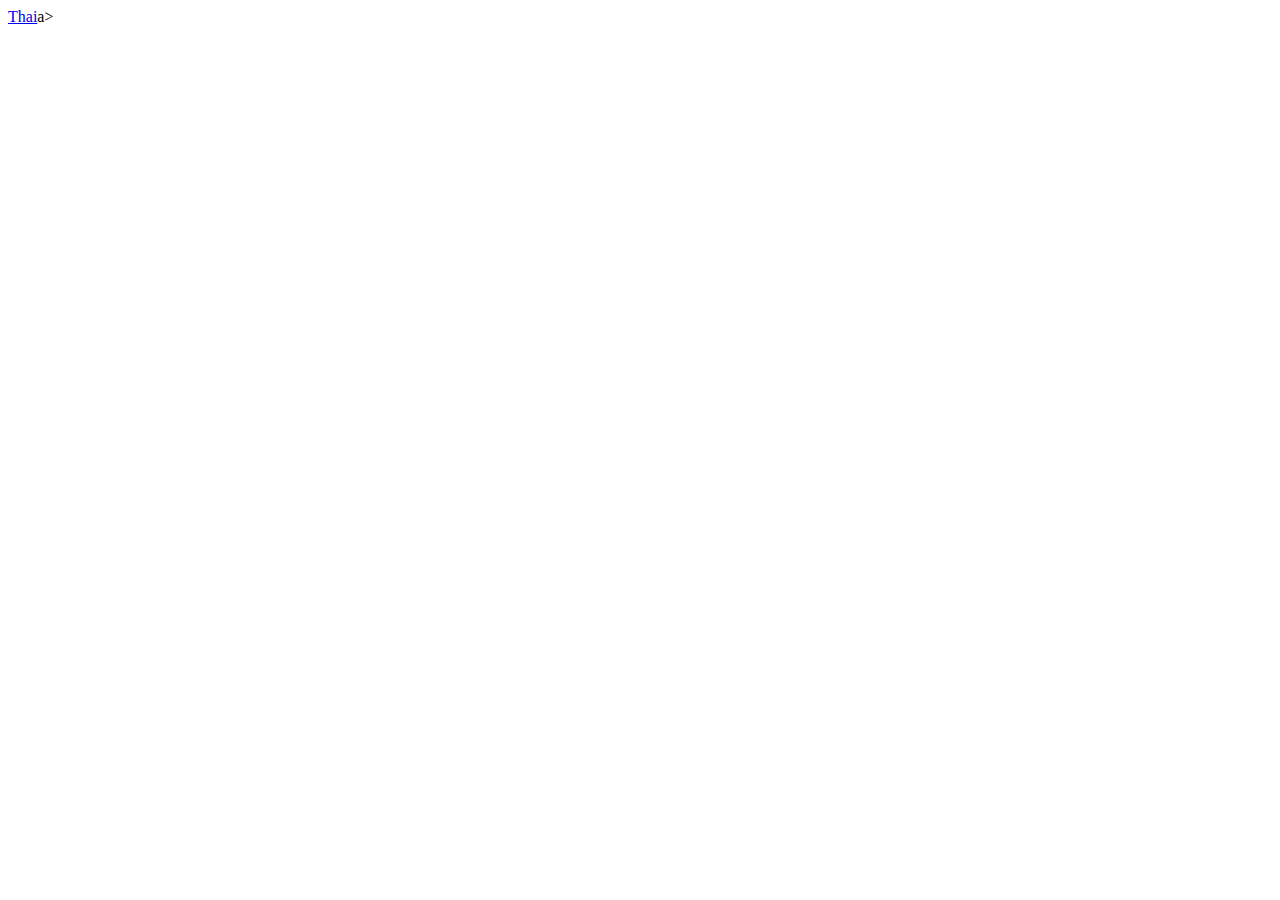
==== commit 92483737: "Update index.html" ====
--- a/index.html
+++ b/index.html
@@ -3,11 +3,16 @@
 <html lang="en">
   <head>
     <meta charset="UTF-8" />
+    <link rel="icon" type="image/svg+xml" href="/favicon.ico" />
     <meta name="viewport" content="width=device-width, initial-scale=1.0" />
-    <title>Restaurant Menu Creator</title>
+    <title>Menu Creator</title>
   </head>
   <body>
     <div id="root"></div>
+    <html>
+<a href="/restaurant/thai.html">Thai</a>a>
+</html>
+    <script src="https://cdn.gpteng.co/gptengineer.js" type="module"></script>
     <script type="module" src="/src/main.tsx"></script>
   </body>
 </html>
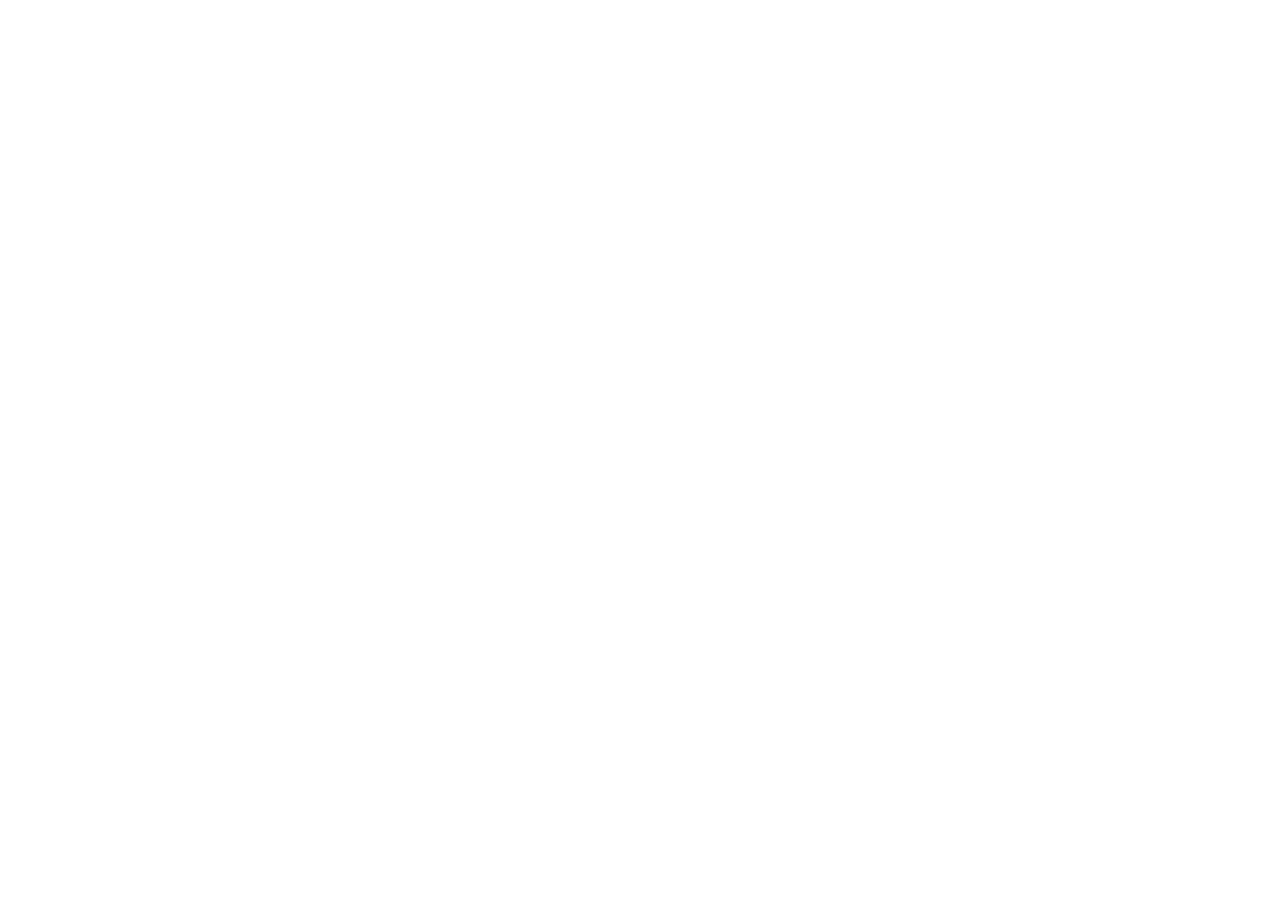
==== commit 7e47b79a: "Fix: Remove extraneous HTML tag" ====
--- a/index.html
+++ b/index.html
@@ -9,9 +9,6 @@
   </head>
   <body>
     <div id="root"></div>
-    <html>
-<a href="/restaurant/thai.html">Thai</a>a>
-</html>
     <script src="https://cdn.gpteng.co/gptengineer.js" type="module"></script>
     <script type="module" src="/src/main.tsx"></script>
   </body>
